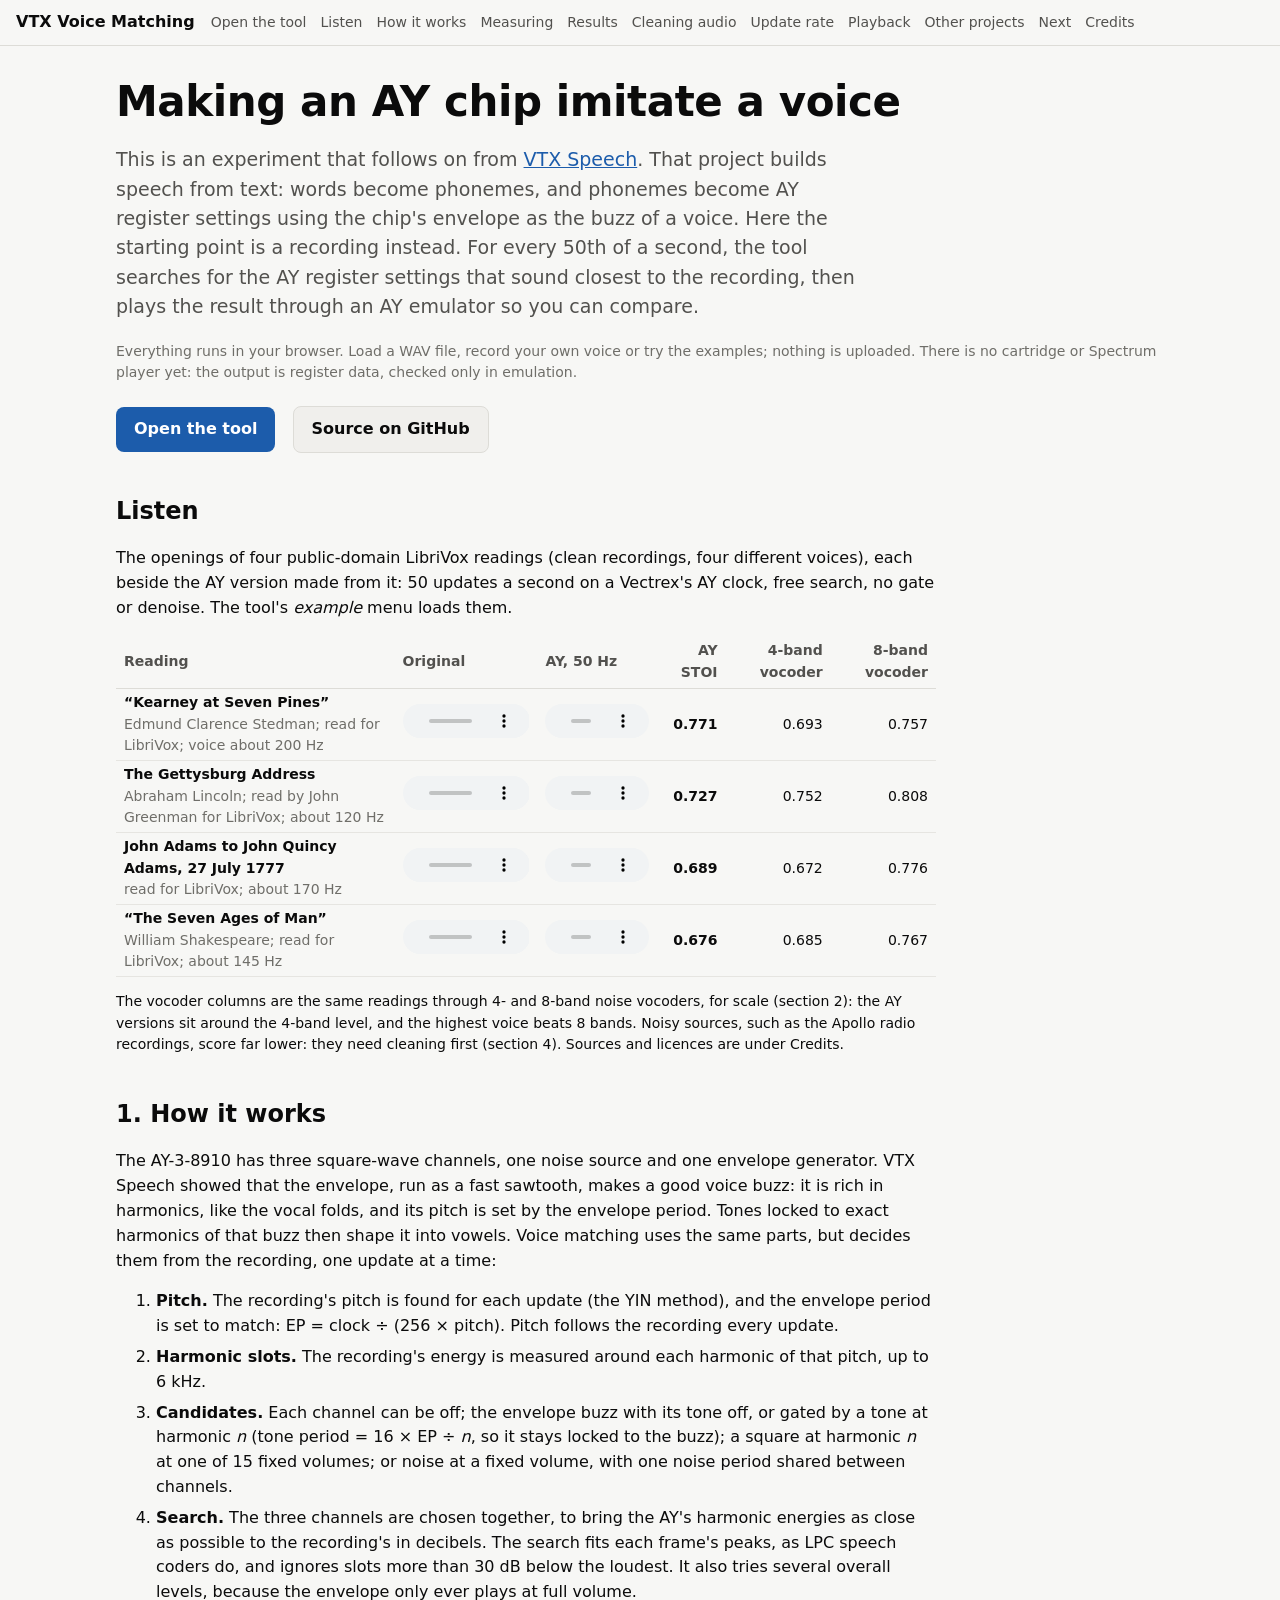
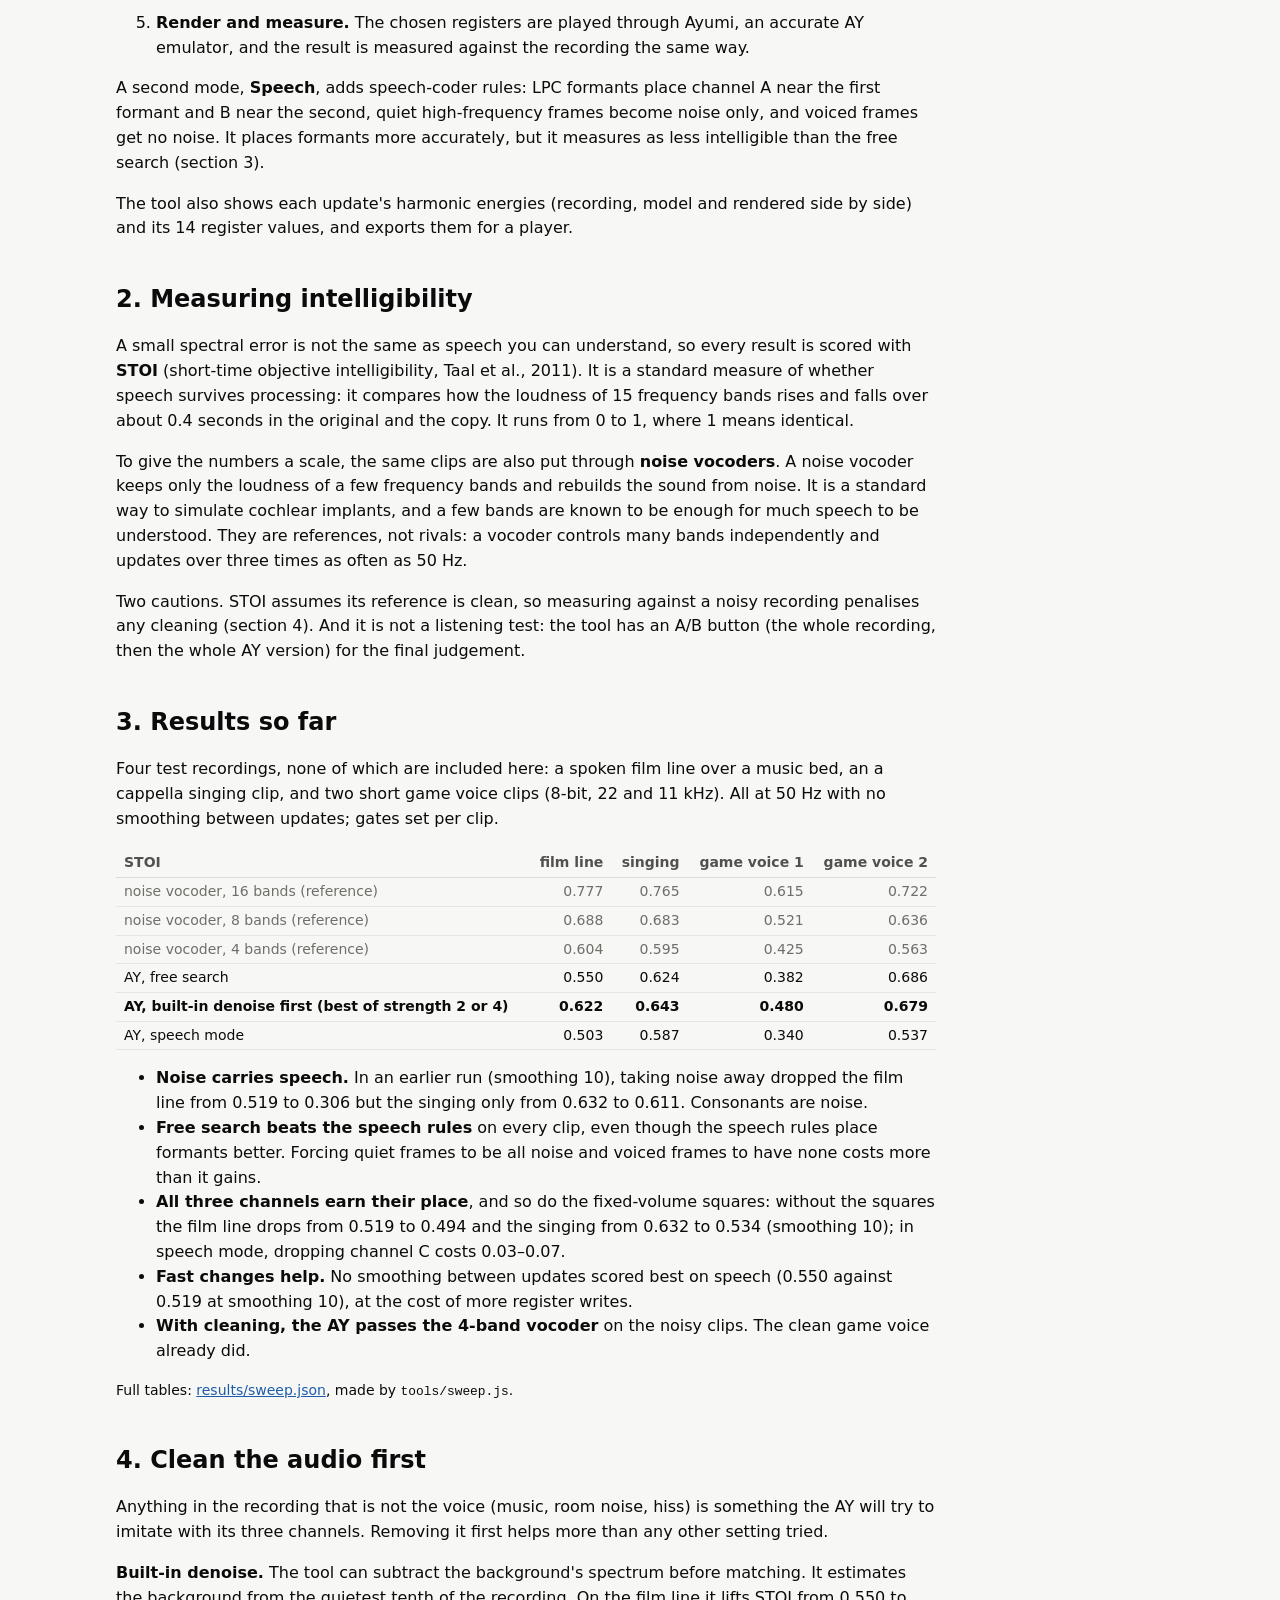
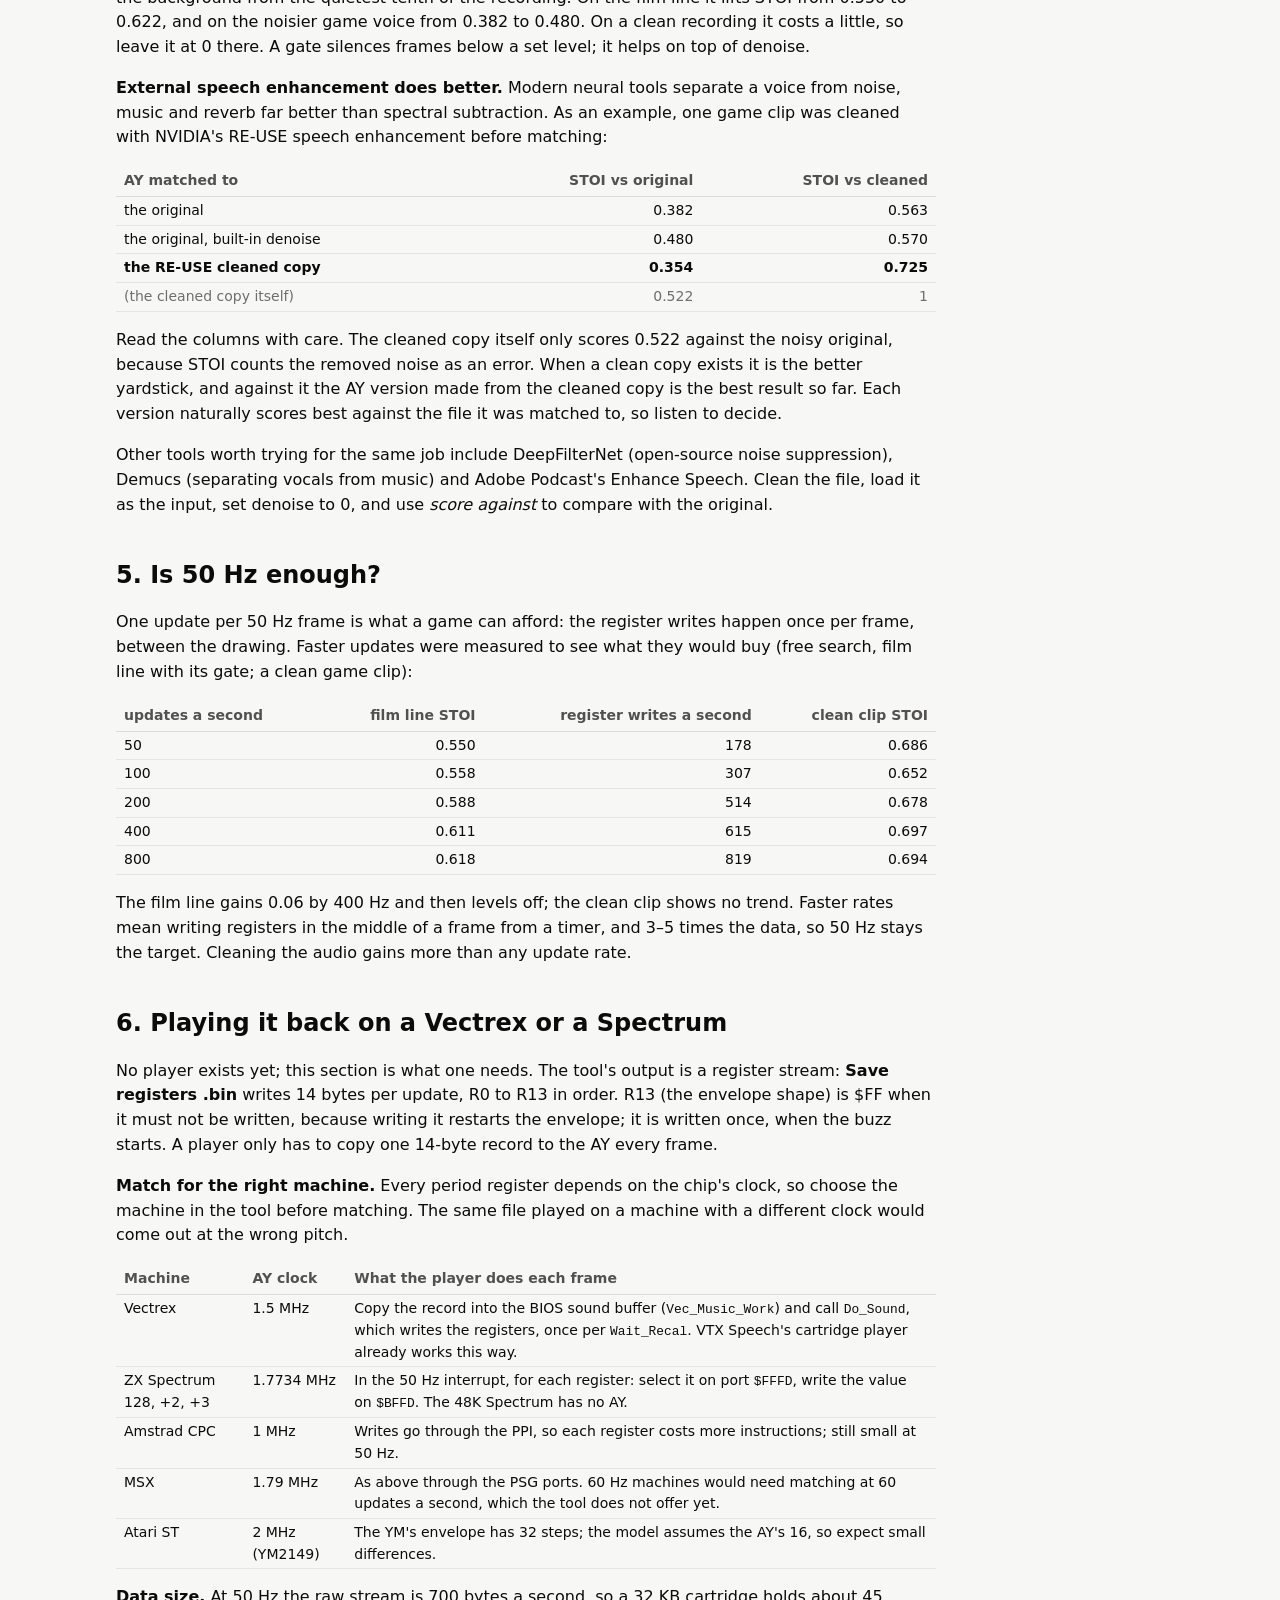
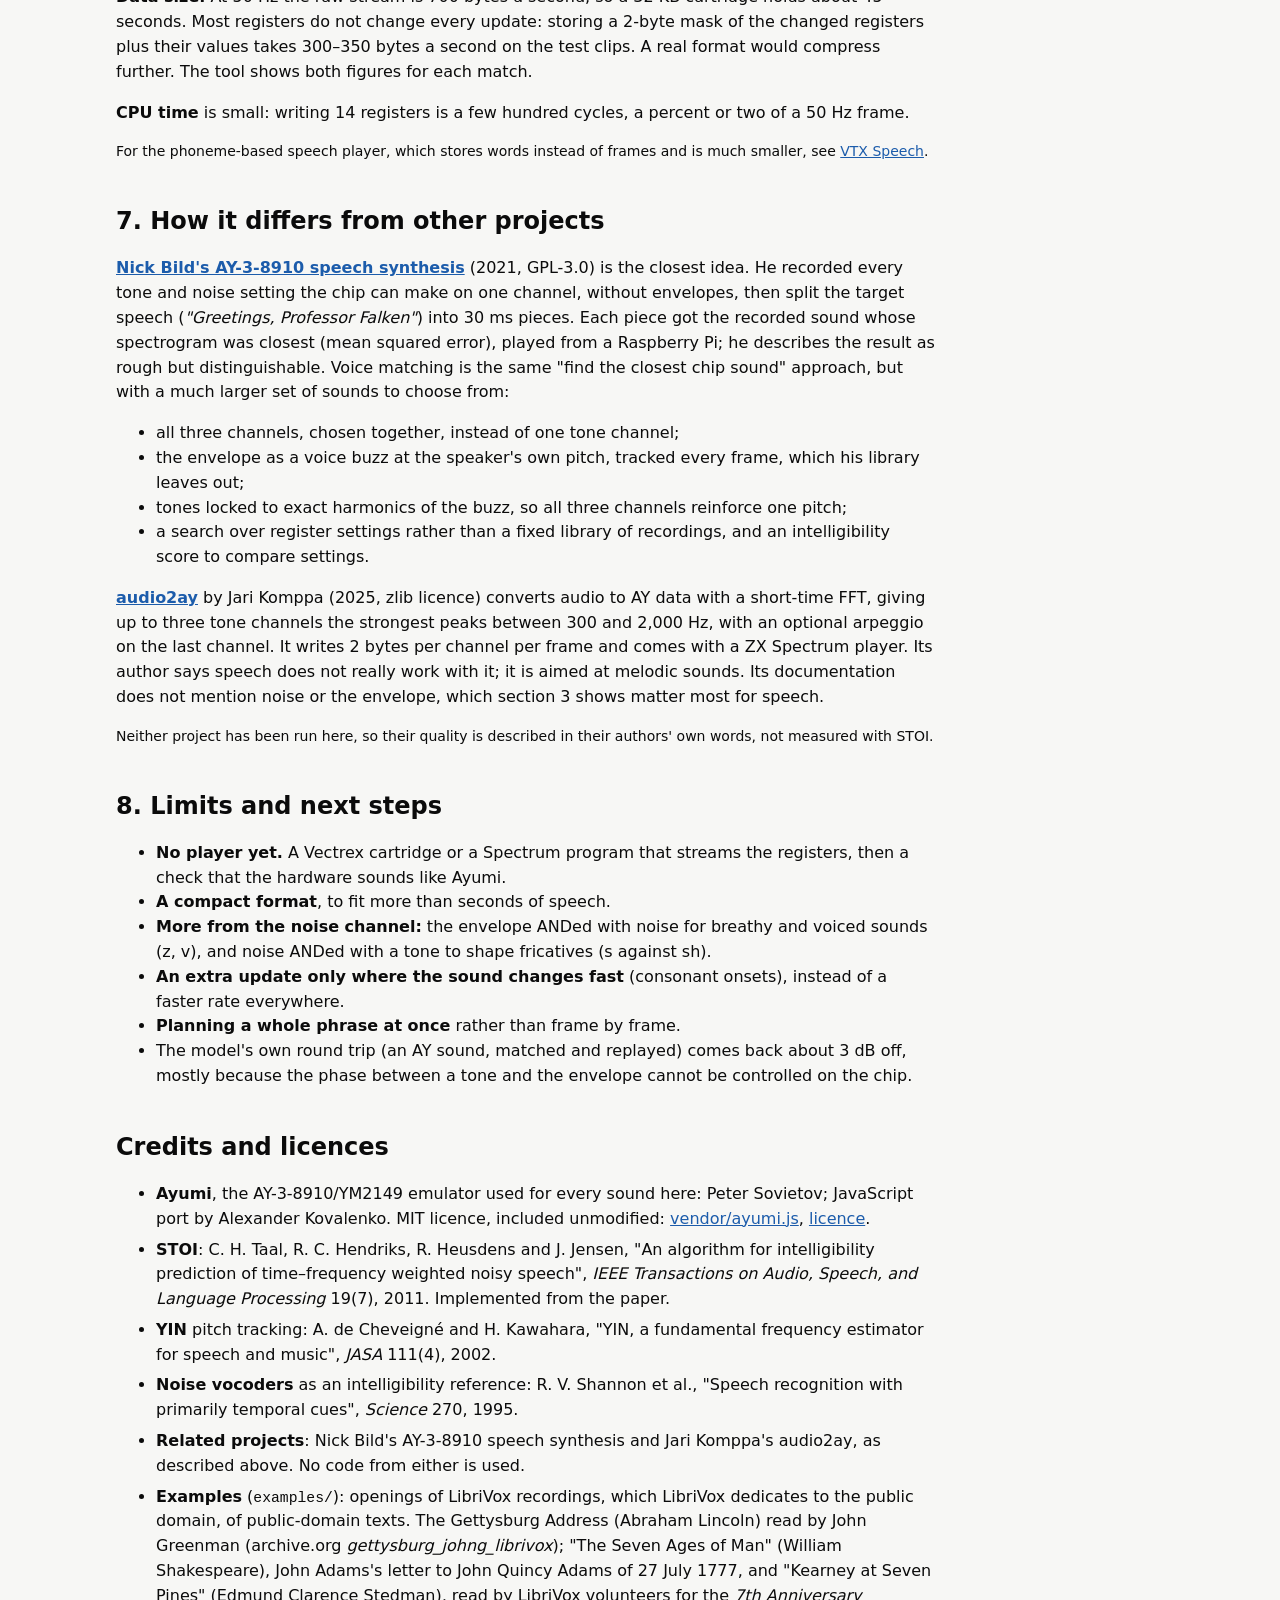
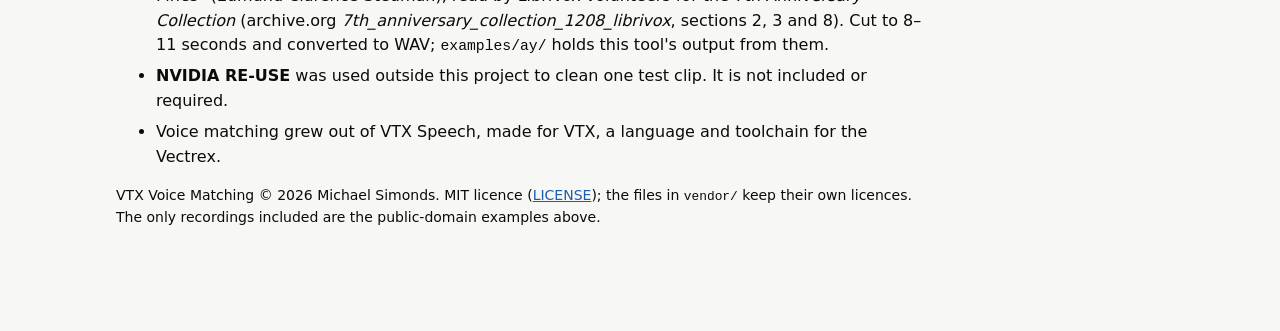
==== index.html @ fa130c42 "VTX Voice Matching: make an AY-3-8910 imitate a recorded voice An experiment following VTX Speech. P" ====
<!doctype html>
<html lang="en">
<head>
<meta charset="utf-8">
<meta name="viewport" content="width=device-width, initial-scale=1">
<title>VTX Voice Matching</title>
<meta name="description" content="An experiment: make an AY-3-8910 sound chip imitate a recording of a voice, one register update per 50 Hz frame, using its envelope as the voice's buzz. Runs in the browser.">
<link rel="icon" href="data:image/svg+xml,%3Csvg xmlns=%22http://www.w3.org/2000/svg%22 viewBox=%220 0 16 16%22%3E%3Cpath d=%22M1 8h2l1-5 2 10 2-8 2 6 1-3h4%22 fill=%22none%22 stroke=%22%23eb6834%22 stroke-width=%221.6%22/%3E%3C/svg%3E">
<link rel="stylesheet" href="css/site.css">
<style>
  .cta { display: inline-block; margin: 8px 12px 0 0; padding: 10px 18px; border-radius: 8px; background: var(--accent); color: #fff; text-decoration: none; font-weight: 600; }
  .cta.secondary { background: var(--surface-2); color: var(--text); border: 1px solid var(--line); }
  .tablewrap { overflow-x: auto; }
  table.listen audio { width: 210px; max-width: 100%; height: 34px; }
  table.listen td { vertical-align: middle; }
  td.num, th.num { text-align: right; font-variant-numeric: tabular-nums; }
  tr.ref td { color: var(--muted); }
  tr.best td { font-weight: 600; }
  ol.steps li { margin: 6px 0; }
</style>
</head>
<body>
<header class="top">
  <a class="brand" href="#">VTX Voice Matching</a>
  <nav>
    <a href="tool.html">Open the tool</a>
    <a href="#listen">Listen</a>
    <a href="#how">How it works</a>
    <a href="#measure">Measuring</a>
    <a href="#results">Results</a>
    <a href="#cleaning">Cleaning audio</a>
    <a href="#rate">Update rate</a>
    <a href="#playback">Playback</a>
    <a href="#others">Other projects</a>
    <a href="#next">Next</a>
    <a href="#credits">Credits</a>
  </nav>
</header>

<main>
<section class="hero">
  <h1>Making an AY chip imitate a voice</h1>
  <p class="lede">This is an experiment that follows on from <a href="https://mikiex.github.io/vtx-speech/">VTX Speech</a>. That project builds speech from text: words become phonemes, and phonemes become AY register settings using the chip's envelope as the buzz of a voice. Here the starting point is a recording instead. For every 50th of a second, the tool searches for the AY register settings that sound closest to the recording, then plays the result through an AY emulator so you can compare.</p>
  <p class="dim">Everything runs in your browser. Load a WAV file, record your own voice or try the examples; nothing is uploaded. There is no cartridge or Spectrum player yet: the output is register data, checked only in emulation.</p>
  <a class="cta" href="tool.html">Open the tool</a>
  <a class="cta secondary" href="https://github.com/mikiex/vtx-voice-matching">Source on GitHub</a>
</section>

<section id="listen" class="prose">
  <h2>Listen</h2>
  <p>The openings of four public-domain LibriVox readings (clean recordings, four different voices), each beside the AY version made from it: 50 updates a second on a Vectrex's AY clock, free search, no gate or denoise. The tool's <i>example</i> menu loads them.</p>
  <div class="tablewrap">
  <table class="listen">
    <tr><th>Reading</th><th>Original</th><th>AY, 50 Hz</th><th class="num">AY STOI</th><th class="num">4-band vocoder</th><th class="num">8-band vocoder</th></tr>
    <tr><td><b>“Kearney at Seven Pines”</b><br><span class="dim">Edmund Clarence Stedman; read for LibriVox; voice about 200 Hz</span></td><td><audio controls preload="none" src="examples/librivox_kearney_at_seven_pines.wav"></audio></td><td><audio controls preload="none" src="examples/ay/librivox_kearney_at_seven_pines_ay.wav"></audio></td><td class="num"><b>0.771</b></td><td class="num">0.693</td><td class="num">0.757</td></tr>
    <tr><td><b>The Gettysburg Address</b><br><span class="dim">Abraham Lincoln; read by John Greenman for LibriVox; about 120 Hz</span></td><td><audio controls preload="none" src="examples/gettysburg_address_opening.wav"></audio></td><td><audio controls preload="none" src="examples/ay/gettysburg_address_opening_ay.wav"></audio></td><td class="num"><b>0.727</b></td><td class="num">0.752</td><td class="num">0.808</td></tr>
    <tr><td><b>John Adams to John Quincy Adams, 27 July 1777</b><br><span class="dim">read for LibriVox; about 170 Hz</span></td><td><audio controls preload="none" src="examples/librivox_adams_letter.wav"></audio></td><td><audio controls preload="none" src="examples/ay/librivox_adams_letter_ay.wav"></audio></td><td class="num"><b>0.689</b></td><td class="num">0.672</td><td class="num">0.776</td></tr>
    <tr><td><b>“The Seven Ages of Man”</b><br><span class="dim">William Shakespeare; read for LibriVox; about 145 Hz</span></td><td><audio controls preload="none" src="examples/librivox_seven_ages_of_man.wav"></audio></td><td><audio controls preload="none" src="examples/ay/librivox_seven_ages_of_man_ay.wav"></audio></td><td class="num"><b>0.676</b></td><td class="num">0.685</td><td class="num">0.767</td></tr>
  </table>
  </div>
  <p class="dim">The vocoder columns are the same readings through 4- and 8-band noise vocoders, for scale (section 2): the AY versions sit around the 4-band level, and the highest voice beats 8 bands. Noisy sources, such as the Apollo radio recordings, score far lower: they need cleaning first (section 4). Sources and licences are under Credits.</p>
</section>

<section id="how" class="prose">
  <h2>1. How it works</h2>
  <p>The AY-3-8910 has three square-wave channels, one noise source and one envelope generator. VTX Speech showed that the envelope, run as a fast sawtooth, makes a good voice buzz: it is rich in harmonics, like the vocal folds, and its pitch is set by the envelope period. Tones locked to exact harmonics of that buzz then shape it into vowels. Voice matching uses the same parts, but decides them from the recording, one update at a time:</p>
  <ol class="steps">
    <li><b>Pitch.</b> The recording's pitch is found for each update (the YIN method), and the envelope period is set to match: EP = clock ÷ (256 × pitch). Pitch follows the recording every update.</li>
    <li><b>Harmonic slots.</b> The recording's energy is measured around each harmonic of that pitch, up to 6 kHz.</li>
    <li><b>Candidates.</b> Each channel can be off; the envelope buzz with its tone off, or gated by a tone at harmonic <i>n</i> (tone period = 16 × EP ÷ <i>n</i>, so it stays locked to the buzz); a square at harmonic <i>n</i> at one of 15 fixed volumes; or noise at a fixed volume, with one noise period shared between channels.</li>
    <li><b>Search.</b> The three channels are chosen together, to bring the AY's harmonic energies as close as possible to the recording's in decibels. The search fits each frame's peaks, as LPC speech coders do, and ignores slots more than 30 dB below the loudest. It also tries several overall levels, because the envelope only ever plays at full volume.</li>
    <li><b>Render and measure.</b> The chosen registers are played through Ayumi, an accurate AY emulator, and the result is measured against the recording the same way.</li>
  </ol>
  <p>A second mode, <b>Speech</b>, adds speech-coder rules: LPC formants place channel A near the first formant and B near the second, quiet high-frequency frames become noise only, and voiced frames get no noise. It places formants more accurately, but it measures as less intelligible than the free search (section 3).</p>
  <p>The tool also shows each update's harmonic energies (recording, model and rendered side by side) and its 14 register values, and exports them for a player.</p>
</section>

<section id="measure" class="prose">
  <h2>2. Measuring intelligibility</h2>
  <p>A small spectral error is not the same as speech you can understand, so every result is scored with <b>STOI</b> (short-time objective intelligibility, Taal et al., 2011). It is a standard measure of whether speech survives processing: it compares how the loudness of 15 frequency bands rises and falls over about 0.4 seconds in the original and the copy. It runs from 0 to 1, where 1 means identical.</p>
  <p>To give the numbers a scale, the same clips are also put through <b>noise vocoders</b>. A noise vocoder keeps only the loudness of a few frequency bands and rebuilds the sound from noise. It is a standard way to simulate cochlear implants, and a few bands are known to be enough for much speech to be understood. They are references, not rivals: a vocoder controls many bands independently and updates over three times as often as 50 Hz.</p>
  <p>Two cautions. STOI assumes its reference is clean, so measuring against a noisy recording penalises any cleaning (section 4). And it is not a listening test: the tool has an A/B button (the whole recording, then the whole AY version) for the final judgement.</p>
</section>

<section id="results" class="prose">
  <h2>3. Results so far</h2>
  <p>Four test recordings, none of which are included here: a spoken film line over a music bed, an a cappella singing clip, and two short game voice clips (8-bit, 22 and 11 kHz). All at 50 Hz with no smoothing between updates; gates set per clip.</p>
  <div class="tablewrap">
  <table>
    <tr><th>STOI</th><th class="num">film line</th><th class="num">singing</th><th class="num">game voice 1</th><th class="num">game voice 2</th></tr>
    <tr class="ref"><td>noise vocoder, 16 bands (reference)</td><td class="num">0.777</td><td class="num">0.765</td><td class="num">0.615</td><td class="num">0.722</td></tr>
    <tr class="ref"><td>noise vocoder, 8 bands (reference)</td><td class="num">0.688</td><td class="num">0.683</td><td class="num">0.521</td><td class="num">0.636</td></tr>
    <tr class="ref"><td>noise vocoder, 4 bands (reference)</td><td class="num">0.604</td><td class="num">0.595</td><td class="num">0.425</td><td class="num">0.563</td></tr>
    <tr><td>AY, free search</td><td class="num">0.550</td><td class="num">0.624</td><td class="num">0.382</td><td class="num">0.686</td></tr>
    <tr class="best"><td>AY, built-in denoise first (best of strength 2 or 4)</td><td class="num">0.622</td><td class="num">0.643</td><td class="num">0.480</td><td class="num">0.679</td></tr>
    <tr><td>AY, speech mode</td><td class="num">0.503</td><td class="num">0.587</td><td class="num">0.340</td><td class="num">0.537</td></tr>
  </table>
  </div>
  <ul>
    <li><b>Noise carries speech.</b> In an earlier run (smoothing 10), taking noise away dropped the film line from 0.519 to 0.306 but the singing only from 0.632 to 0.611. Consonants are noise.</li>
    <li><b>Free search beats the speech rules</b> on every clip, even though the speech rules place formants better. Forcing quiet frames to be all noise and voiced frames to have none costs more than it gains.</li>
    <li><b>All three channels earn their place</b>, and so do the fixed-volume squares: without the squares the film line drops from 0.519 to 0.494 and the singing from 0.632 to 0.534 (smoothing 10); in speech mode, dropping channel C costs 0.03–0.07.</li>
    <li><b>Fast changes help.</b> No smoothing between updates scored best on speech (0.550 against 0.519 at smoothing 10), at the cost of more register writes.</li>
    <li><b>With cleaning, the AY passes the 4-band vocoder</b> on the noisy clips. The clean game voice already did.</li>
  </ul>
  <p class="dim">Full tables: <a href="results/sweep.json">results/sweep.json</a>, made by <code>tools/sweep.js</code>.</p>
</section>

<section id="cleaning" class="prose">
  <h2>4. Clean the audio first</h2>
  <p>Anything in the recording that is not the voice (music, room noise, hiss) is something the AY will try to imitate with its three channels. Removing it first helps more than any other setting tried.</p>
  <p><b>Built-in denoise.</b> The tool can subtract the background's spectrum before matching. It estimates the background from the quietest tenth of the recording. On the film line it lifts STOI from 0.550 to 0.622, and on the noisier game voice from 0.382 to 0.480. On a clean recording it costs a little, so leave it at 0 there. A gate silences frames below a set level; it helps on top of denoise.</p>
  <p><b>External speech enhancement does better.</b> Modern neural tools separate a voice from noise, music and reverb far better than spectral subtraction. As an example, one game clip was cleaned with NVIDIA's RE-USE speech enhancement before matching:</p>
  <div class="tablewrap">
  <table>
    <tr><th>AY matched to</th><th class="num">STOI vs original</th><th class="num">STOI vs cleaned</th></tr>
    <tr><td>the original</td><td class="num">0.382</td><td class="num">0.563</td></tr>
    <tr><td>the original, built-in denoise</td><td class="num">0.480</td><td class="num">0.570</td></tr>
    <tr class="best"><td>the RE-USE cleaned copy</td><td class="num">0.354</td><td class="num">0.725</td></tr>
    <tr class="ref"><td>(the cleaned copy itself)</td><td class="num">0.522</td><td class="num">1</td></tr>
  </table>
  </div>
  <p>Read the columns with care. The cleaned copy itself only scores 0.522 against the noisy original, because STOI counts the removed noise as an error. When a clean copy exists it is the better yardstick, and against it the AY version made from the cleaned copy is the best result so far. Each version naturally scores best against the file it was matched to, so listen to decide.</p>
  <p>Other tools worth trying for the same job include DeepFilterNet (open-source noise suppression), Demucs (separating vocals from music) and Adobe Podcast's Enhance Speech. Clean the file, load it as the input, set denoise to 0, and use <i>score against</i> to compare with the original.</p>
</section>

<section id="rate" class="prose">
  <h2>5. Is 50 Hz enough?</h2>
  <p>One update per 50 Hz frame is what a game can afford: the register writes happen once per frame, between the drawing. Faster updates were measured to see what they would buy (free search, film line with its gate; a clean game clip):</p>
  <div class="tablewrap">
  <table>
    <tr><th>updates a second</th><th class="num">film line STOI</th><th class="num">register writes a second</th><th class="num">clean clip STOI</th></tr>
    <tr><td>50</td><td class="num">0.550</td><td class="num">178</td><td class="num">0.686</td></tr>
    <tr><td>100</td><td class="num">0.558</td><td class="num">307</td><td class="num">0.652</td></tr>
    <tr><td>200</td><td class="num">0.588</td><td class="num">514</td><td class="num">0.678</td></tr>
    <tr><td>400</td><td class="num">0.611</td><td class="num">615</td><td class="num">0.697</td></tr>
    <tr><td>800</td><td class="num">0.618</td><td class="num">819</td><td class="num">0.694</td></tr>
  </table>
  </div>
  <p>The film line gains 0.06 by 400 Hz and then levels off; the clean clip shows no trend. Faster rates mean writing registers in the middle of a frame from a timer, and 3–5 times the data, so 50 Hz stays the target. Cleaning the audio gains more than any update rate.</p>
</section>

<section id="playback" class="prose">
  <h2>6. Playing it back on a Vectrex or a Spectrum</h2>
  <p>No player exists yet; this section is what one needs. The tool's output is a register stream: <b>Save registers .bin</b> writes 14 bytes per update, R0 to R13 in order. R13 (the envelope shape) is $FF when it must not be written, because writing it restarts the envelope; it is written once, when the buzz starts. A player only has to copy one 14-byte record to the AY every frame.</p>
  <p><b>Match for the right machine.</b> Every period register depends on the chip's clock, so choose the machine in the tool before matching. The same file played on a machine with a different clock would come out at the wrong pitch.</p>
  <div class="tablewrap">
  <table>
    <tr><th>Machine</th><th>AY clock</th><th>What the player does each frame</th></tr>
    <tr><td>Vectrex</td><td>1.5 MHz</td><td>Copy the record into the BIOS sound buffer (<code>Vec_Music_Work</code>) and call <code>Do_Sound</code>, which writes the registers, once per <code>Wait_Recal</code>. VTX Speech's cartridge player already works this way.</td></tr>
    <tr><td>ZX Spectrum 128, +2, +3</td><td>1.7734 MHz</td><td>In the 50 Hz interrupt, for each register: select it on port <code>$FFFD</code>, write the value on <code>$BFFD</code>. The 48K Spectrum has no AY.</td></tr>
    <tr><td>Amstrad CPC</td><td>1 MHz</td><td>Writes go through the PPI, so each register costs more instructions; still small at 50 Hz.</td></tr>
    <tr><td>MSX</td><td>1.79 MHz</td><td>As above through the PSG ports. 60 Hz machines would need matching at 60 updates a second, which the tool does not offer yet.</td></tr>
    <tr><td>Atari ST</td><td>2 MHz (YM2149)</td><td>The YM's envelope has 32 steps; the model assumes the AY's 16, so expect small differences.</td></tr>
  </table>
  </div>
  <p><b>Data size.</b> At 50 Hz the raw stream is 700 bytes a second, so a 32 KB cartridge holds about 45 seconds. Most registers do not change every update: storing a 2-byte mask of the changed registers plus their values takes 300–350 bytes a second on the test clips. A real format would compress further. The tool shows both figures for each match.</p>
  <p><b>CPU time</b> is small: writing 14 registers is a few hundred cycles, a percent or two of a 50 Hz frame.</p>
  <p class="dim">For the phoneme-based speech player, which stores words instead of frames and is much smaller, see <a href="https://mikiex.github.io/vtx-speech/">VTX Speech</a>.</p>
</section>

<section id="others" class="prose">
  <h2>7. How it differs from other projects</h2>
  <p><b><a href="https://github.com/nickbild/ay-3-8910">Nick Bild's AY-3-8910 speech synthesis</a></b> (2021, GPL-3.0) is the closest idea. He recorded every tone and noise setting the chip can make on one channel, without envelopes, then split the target speech (<i>"Greetings, Professor Falken"</i>) into 30 ms pieces. Each piece got the recorded sound whose spectrogram was closest (mean squared error), played from a Raspberry Pi; he describes the result as rough but distinguishable. Voice matching is the same "find the closest chip sound" approach, but with a much larger set of sounds to choose from:</p>
  <ul>
    <li>all three channels, chosen together, instead of one tone channel;</li>
    <li>the envelope as a voice buzz at the speaker's own pitch, tracked every frame, which his library leaves out;</li>
    <li>tones locked to exact harmonics of the buzz, so all three channels reinforce one pitch;</li>
    <li>a search over register settings rather than a fixed library of recordings, and an intelligibility score to compare settings.</li>
  </ul>
  <p><b><a href="https://github.com/jarikomppa/audio2ay">audio2ay</a></b> by Jari Komppa (2025, zlib licence) converts audio to AY data with a short-time FFT, giving up to three tone channels the strongest peaks between 300 and 2,000 Hz, with an optional arpeggio on the last channel. It writes 2 bytes per channel per frame and comes with a ZX Spectrum player. Its author says speech does not really work with it; it is aimed at melodic sounds. Its documentation does not mention noise or the envelope, which section 3 shows matter most for speech.</p>
  <p class="dim">Neither project has been run here, so their quality is described in their authors' own words, not measured with STOI.</p>
</section>

<section id="next" class="prose">
  <h2>8. Limits and next steps</h2>
  <ul>
    <li><b>No player yet.</b> A Vectrex cartridge or a Spectrum program that streams the registers, then a check that the hardware sounds like Ayumi.</li>
    <li><b>A compact format</b>, to fit more than seconds of speech.</li>
    <li><b>More from the noise channel:</b> the envelope ANDed with noise for breathy and voiced sounds (z, v), and noise ANDed with a tone to shape fricatives (s against sh).</li>
    <li><b>An extra update only where the sound changes fast</b> (consonant onsets), instead of a faster rate everywhere.</li>
    <li><b>Planning a whole phrase at once</b> rather than frame by frame.</li>
    <li>The model's own round trip (an AY sound, matched and replayed) comes back about 3 dB off, mostly because the phase between a tone and the envelope cannot be controlled on the chip.</li>
  </ul>
</section>

<section id="credits" class="prose">
  <h2>Credits and licences</h2>
  <ul class="credits">
    <li><b>Ayumi</b>, the AY-3-8910/YM2149 emulator used for every sound here: Peter Sovietov; JavaScript port by Alexander Kovalenko. MIT licence, included unmodified: <a href="vendor/ayumi.js">vendor/ayumi.js</a>, <a href="vendor/AYUMI_LICENSE">licence</a>.</li>
    <li><b>STOI</b>: C. H. Taal, R. C. Hendriks, R. Heusdens and J. Jensen, "An algorithm for intelligibility prediction of time–frequency weighted noisy speech", <i>IEEE Transactions on Audio, Speech, and Language Processing</i> 19(7), 2011. Implemented from the paper.</li>
    <li><b>YIN</b> pitch tracking: A. de Cheveigné and H. Kawahara, "YIN, a fundamental frequency estimator for speech and music", <i>JASA</i> 111(4), 2002.</li>
    <li><b>Noise vocoders</b> as an intelligibility reference: R. V. Shannon et al., "Speech recognition with primarily temporal cues", <i>Science</i> 270, 1995.</li>
    <li><b>Related projects</b>: Nick Bild's AY-3-8910 speech synthesis and Jari Komppa's audio2ay, as described above. No code from either is used.</li>
    <li><b>Examples</b> (<code>examples/</code>): openings of LibriVox recordings, which LibriVox dedicates to the public domain, of public-domain texts. The Gettysburg Address (Abraham Lincoln) read by John Greenman (archive.org <i>gettysburg_johng_librivox</i>); "The Seven Ages of Man" (William Shakespeare), John Adams's letter to John Quincy Adams of 27 July 1777, and "Kearney at Seven Pines" (Edmund Clarence Stedman), read by LibriVox volunteers for the <i>7th Anniversary Collection</i> (archive.org <i>7th_anniversary_collection_1208_librivox</i>, sections 2, 3 and 8). Cut to 8–11 seconds and converted to WAV; <code>examples/ay/</code> holds this tool's output from them.</li>
    <li><b>NVIDIA RE-USE</b> was used outside this project to clean one test clip. It is not included or required.</li>
    <li>Voice matching grew out of VTX Speech, made for VTX, a language and toolchain for the Vectrex.</li>
  </ul>
  <p class="dim">VTX Voice Matching © 2026 Michael Simonds. MIT licence (<a href="LICENSE">LICENSE</a>); the files in <code>vendor/</code> keep their own licences. The only recordings included are the public-domain examples above.</p>
</section>
</main>
</body>
</html>
---- css/site.css ----
:root {
  color-scheme: light;
  --bg: #f7f7f5;
  --surface: #ffffff;
  --surface-2: #f0efec;
  --line: #dddcd7;
  --grid: #e6e5e1;
  --text: #0b0b0b;
  --text-2: #52514e;
  --muted: #6f6e69;
  --accent: #1c5cab;
  --s1: #2a78d6;
  --s2: #eb6834;
  --s3: #1baf7a;
  --warn: #9a5b00;
  --error: #b42318;
  --spectro-lo: #ffffff;
  --spectro-hi: #0d366b;
}
@media (prefers-color-scheme: dark) {
  :root:not([data-theme="light"]) {
    color-scheme: dark;
    --bg: #111214;
    --surface: #1a1a19;
    --surface-2: #232321;
    --line: #34342f;
    --grid: #2b2b28;
    --text: #f2f2ef;
    --text-2: #c3c2b7;
    --muted: #8f8e86;
    --accent: #6da7ec;
    --s1: #3987e5;
    --s2: #d95926;
    --s3: #199e70;
    --warn: #e0a64a;
    --error: #ff8a7a;
    --spectro-lo: #1a1a19;
    --spectro-hi: #f2f2ef;
  }
}
:root[data-theme="dark"] {
  color-scheme: dark;
  --bg: #111214; --surface: #1a1a19; --surface-2: #232321; --line: #34342f; --grid: #2b2b28;
  --text: #f2f2ef; --text-2: #c3c2b7; --muted: #8f8e86; --accent: #6da7ec;
  --s1: #3987e5; --s2: #d95926; --s3: #199e70; --warn: #e0a64a; --error: #ff8a7a;
  --spectro-lo: #1a1a19; --spectro-hi: #f2f2ef;
}

* { box-sizing: border-box; }
[hidden] { display: none !important; }
html { scroll-padding-top: 64px; }
body { margin: 0; background: var(--bg); color: var(--text); font: 16px/1.55 system-ui, -apple-system, "Segoe UI", sans-serif; }
a { color: var(--accent); }
code, pre, .mono { font-family: ui-monospace, "Cascadia Mono", Consolas, monospace; font-size: 0.92em; }
pre { background: var(--surface-2); border: 1px solid var(--line); border-radius: 6px; padding: 10px 12px; overflow-x: auto; line-height: 1.45; }
h1 { font-size: clamp(28px, 5vw, 42px); line-height: 1.15; margin: 0 0 12px; letter-spacing: -0.01em; }
h2 { font-size: 24px; margin: 0 0 12px; }
h3 { font-size: 17px; margin: 22px 0 8px; }
.dim { color: var(--muted); font-size: 14px; }

header.top { position: sticky; top: 0; z-index: 5; display: flex; gap: 16px; align-items: center; padding: 10px 16px; background: var(--bg); border-bottom: 1px solid var(--line); }
header.top .brand { font-weight: 700; color: var(--text); text-decoration: none; white-space: nowrap; }
header.top nav { display: flex; gap: 14px; overflow-x: auto; scrollbar-width: none; font-size: 14px; }
header.top nav a { color: var(--text-2); text-decoration: none; white-space: nowrap; }
header.top nav a:hover { color: var(--accent); }

main { max-width: 1080px; margin: 0 auto; padding: 0 16px 64px; }
section { margin: 40px 0; }
.hero { margin-top: 32px; }
.lede { font-size: 19px; max-width: 760px; color: var(--text-2); }
.prose { max-width: 820px; }
.prose p, .prose li { color: var(--text); }
.panel { background: var(--surface); border: 1px solid var(--line); border-radius: 10px; padding: 16px; }

/* playground */
.say-row { display: flex; gap: 8px; }
#say { flex: 1; min-width: 0; font: 17px/1.3 ui-monospace, Consolas, monospace; padding: 10px 12px; }
input[type=text], select, button { background: var(--surface-2); color: var(--text); border: 1px solid var(--line); border-radius: 6px; font: inherit; }
select, button { padding: 6px 10px; }
button { cursor: pointer; }
button:hover, select:hover { border-color: var(--accent); }
button:focus-visible, input:focus-visible, select:focus-visible, canvas:focus-visible { outline: 2px solid var(--accent); outline-offset: 1px; }
button.primary { background: var(--accent); border-color: var(--accent); color: var(--surface); font-weight: 600; }
button.small { font-size: 14px; padding: 4px 8px; }
.row { display: flex; gap: 12px; align-items: center; margin: 10px 0; }
.wrap { flex-wrap: wrap; }
label.inline { display: inline-flex; gap: 6px; align-items: center; }
label.check { display: flex; gap: 8px; align-items: center; }
.error { color: var(--error); min-height: 1em; font-size: 14px; }
.pronounced { font: 13px/1.6 ui-monospace, Consolas, monospace; min-height: 1.6em; margin: 6px 0; }
.pronounced .w { display: inline-block; margin: 0 12px 2px 0; }
.pronounced .ph { color: var(--text-2); }
.pronounced .how { color: var(--muted); }
.pronounced .guessed .how { color: var(--warn); }
.pronounced .choice { cursor: pointer; text-decoration: underline dotted; }

.viz { margin-top: 10px; }
.viz-head { display: flex; flex-wrap: wrap; justify-content: space-between; gap: 8px; align-items: baseline; }
.legend { display: inline-flex; gap: 14px; font-size: 13px; color: var(--text-2); }
.legend span { display: inline-flex; gap: 6px; align-items: center; }
.key { display: inline-block; width: 10px; height: 10px; border-radius: 50%; }
.key.s1 { background: var(--s1); } .key.s2 { background: var(--s2); } .key.s3 { background: var(--s3); }
canvas { display: block; width: 100%; background: var(--surface); border: 1px solid var(--line); border-radius: 6px; margin: 6px 0; }
#spectro { cursor: crosshair; }
.stats { display: flex; flex-wrap: wrap; gap: 6px 18px; font-size: 14px; color: var(--text-2); }
.stats b { color: var(--text); font-weight: 600; }

.two { display: grid; grid-template-columns: 1fr 1fr; gap: 16px; margin-top: 12px; }
@media (max-width: 760px) { .two { grid-template-columns: 1fr; } }
details { background: var(--surface-2); border: 1px solid var(--line); border-radius: 8px; padding: 8px 12px; min-width: 0; }
summary { cursor: pointer; font-weight: 600; }
.controls label:not(.check) { display: grid; grid-template-columns: 120px 1fr 52px; gap: 8px; align-items: center; margin: 6px 0; font-size: 14px; }
.controls label select { grid-column: 2 / 4; }
.controls output { font: 13px ui-monospace, Consolas, monospace; color: var(--text-2); text-align: right; }
.controls input[type=range] { width: 100%; }
.inline-controls { display: grid; grid-template-columns: repeat(auto-fit, minmax(260px, 1fr)); gap: 0 16px; }
.buttons { display: flex; flex-wrap: wrap; gap: 8px; margin: 8px 0; }
table { border-collapse: collapse; width: 100%; font-size: 14px; }
th { text-align: left; font-weight: 600; color: var(--text-2); border-bottom: 1px solid var(--line); padding: 4px 8px; }
td { padding: 3px 8px; border-bottom: 1px solid var(--grid); vertical-align: top; }
table.regs td:nth-child(1), table.regs td:nth-child(2) { font-family: ui-monospace, Consolas, monospace; white-space: nowrap; }
table.regs tr.changed td:nth-child(2) { font-weight: 700; }
table.regs td.meaning { color: var(--text-2); }

/* explainer */
figure { margin: 18px 0; }
figcaption { font-size: 14px; color: var(--text-2); margin-top: 6px; }
figure svg { width: 100%; height: auto; display: block; background: var(--surface); border: 1px solid var(--line); border-radius: 8px; }
svg text { fill: var(--text); font: 13px system-ui, sans-serif; }
svg .muted { fill: var(--muted); }
svg .box { fill: var(--surface-2); stroke: var(--line); stroke-width: 1; }
svg .box.hi { stroke: var(--accent); stroke-width: 1.5; }
svg .wire { stroke: var(--text-2); stroke-width: 1.5; fill: none; }
svg .grid { stroke: var(--grid); stroke-width: 1; }
svg .axis { stroke: var(--line); stroke-width: 1; }
svg .vowel { cursor: pointer; }
svg .vowel circle { fill: var(--s1); stroke: var(--surface); stroke-width: 2; }
svg .vowel circle.hit { fill: transparent; stroke: none; }
svg .vowel:hover circle:not(.hit), svg .vowel:focus circle:not(.hit) { r: 8; }
svg .vowel.playing circle { fill: var(--s2); }
.facts li { margin: 4px 0; }
.formula { font-size: 20px; text-align: center; }
.widget { margin: 18px 0; }
.readout { font: 14px/1.5 ui-monospace, Consolas, monospace; color: var(--text-2); }
.readout b { color: var(--text); }
.cards { display: grid; grid-template-columns: repeat(auto-fit, minmax(220px, 1fr)); gap: 10px; margin: 12px 0; }
.card { background: var(--surface); border: 1px solid var(--line); border-radius: 8px; padding: 10px 12px; font-size: 14px; }
.card h4 { margin: 0 0 4px; font-size: 15px; }
.card button { margin-top: 6px; }
.steps li { margin: 6px 0; }
.tiles { display: grid; grid-template-columns: repeat(auto-fit, minmax(150px, 1fr)); gap: 10px; margin: 14px 0; }
.tile { background: var(--surface); border: 1px solid var(--line); border-radius: 8px; padding: 12px; }
.tile .num { font-size: 26px; font-weight: 700; line-height: 1.1; }
.tile .lbl { font-size: 13px; color: var(--text-2); }
.tablewrap { overflow-x: auto; }
table.machines { min-width: 720px; }
table.machines td { padding: 8px; }
table.machines .barcol { width: 200px; }
.meter { position: relative; height: 14px; background: var(--surface-2); border-radius: 3px; }
.meter .fill { position: absolute; left: 0; top: 2px; bottom: 2px; background: var(--s1); border-radius: 0 4px 4px 0; }
.meter .max { position: absolute; top: 0; bottom: 0; width: 2px; background: var(--text-2); }
.meter-label { font-size: 13px; color: var(--text-2); }
.measured { font-size: 12px; color: var(--text-2); border: 1px solid var(--line); border-radius: 4px; padding: 0 5px; margin-left: 4px; }
.note { font-size: 14px; color: var(--text-2); border-left: 3px solid var(--line); padding-left: 10px; }
.machine-notes { display: grid; grid-template-columns: repeat(auto-fit, minmax(280px, 1fr)); gap: 10px; }
.machine-notes .card p { margin: 4px 0; color: var(--text-2); }
.hbars { background: var(--surface); border: 1px solid var(--line); border-radius: 8px; padding: 12px; }
.hbar { display: grid; grid-template-columns: 190px 1fr; gap: 10px; align-items: center; margin: 6px 0; font-size: 14px; }
.hbar .track { position: relative; height: 22px; }
.hbar .bar { position: absolute; left: 0; top: 2px; height: 18px; background: var(--s1); border-radius: 0 4px 4px 0; }
.hbar .val { position: absolute; top: 1px; font: 13px ui-monospace, Consolas, monospace; color: var(--text); white-space: nowrap; }
@media (max-width: 560px) { .hbar { grid-template-columns: 1fr; gap: 2px; } .controls label:not(.check) { grid-template-columns: 96px 1fr 46px; } }
.ideas li { margin: 8px 0; }
.credits li { margin: 6px 0; }
.tip { position: fixed; pointer-events: none; z-index: 10; background: var(--surface); color: var(--text); border: 1px solid var(--line); border-radius: 6px; padding: 4px 8px; font-size: 13px; box-shadow: 0 2px 8px rgba(0,0,0,.2); }
table.opts { min-width: 680px; }
table.opts td { padding: 6px 8px; }

/* the byte map */
.bytemap { margin: 12px 0 20px; }
.bkey { display: inline-block; width: 14px; height: 10px; border-radius: 2px; }
.bkey.header, .byte.header { --role: var(--text-2); }
.bkey.f1, .byte.f1 { --role: var(--s1); }
.bkey.f2, .byte.f2 { --role: var(--s2); }
.bkey.noise, .byte.noise { --role: var(--s3); }
.bkey.end, .byte.end { --role: var(--line); }
.bkey { background: var(--role); }
#runStrip { cursor: pointer; }
.bytegrid { display: flex; flex-wrap: wrap; gap: 3px; max-height: 260px; overflow-y: auto; padding: 2px; }
.byte { font: 12px ui-monospace, Consolas, monospace; width: 30px; height: 26px; padding: 0; text-align: center;
  background: var(--surface-2); color: var(--text); border: 1px solid var(--line); border-top: 4px solid var(--role); border-radius: 4px; }
.byte.run-end { margin-right: 7px; }
.byte.in-run { background: var(--surface); border-color: var(--accent); border-top-color: var(--role); }
.byte.sel { outline: 2px solid var(--accent); outline-offset: 1px; }
.bytedetail { margin-top: 12px; font-size: 14px; }
.bytedetail h4 { margin: 0 0 6px; font-size: 15px; }
.bytedetail ul { margin: 6px 0; padding-left: 20px; }
.bytedetail li { margin: 3px 0; }
.bits { display: inline-grid; grid-template-columns: repeat(8, 26px); gap: 2px; margin: 6px 0 2px; font: 13px ui-monospace, Consolas, monospace; }
.bits span { text-align: center; padding: 3px 0; background: var(--surface-2); border: 1px solid var(--line); border-radius: 3px; }
.bits em { font: 11px system-ui, sans-serif; font-style: normal; color: var(--text-2); text-align: center; border-top: 1px solid var(--line); padding-top: 2px; }
.compare { display: grid; grid-template-columns: minmax(0, 240px) 1fr; gap: 6px 10px; align-items: center; margin-top: 8px; }
.cells { display: flex; flex-wrap: wrap; gap: 2px; max-width: 14ch; }
.cells.raw { display: grid; grid-template-columns: repeat(14, 8px); gap: 2px; max-width: none; }
.cells i { display: block; width: 8px; height: 8px; border-radius: 1px; background: var(--muted); }
.cells.stored i { background: var(--accent); }

/* Vectrex export */
#vxPhrases { display: block; width: 100%; margin: 6px 0; font: 13px/1.45 ui-monospace, Consolas, monospace; background: var(--surface-2); color: var(--text); border: 1px solid var(--line); border-radius: 6px; padding: 8px 10px; }
.button-link { display: inline-flex; align-items: center; padding: 6px 10px; border: 1px solid var(--line); border-radius: 6px; background: var(--surface-2); color: var(--text); text-decoration: none; }
.button-link:hover { border-color: var(--accent); }
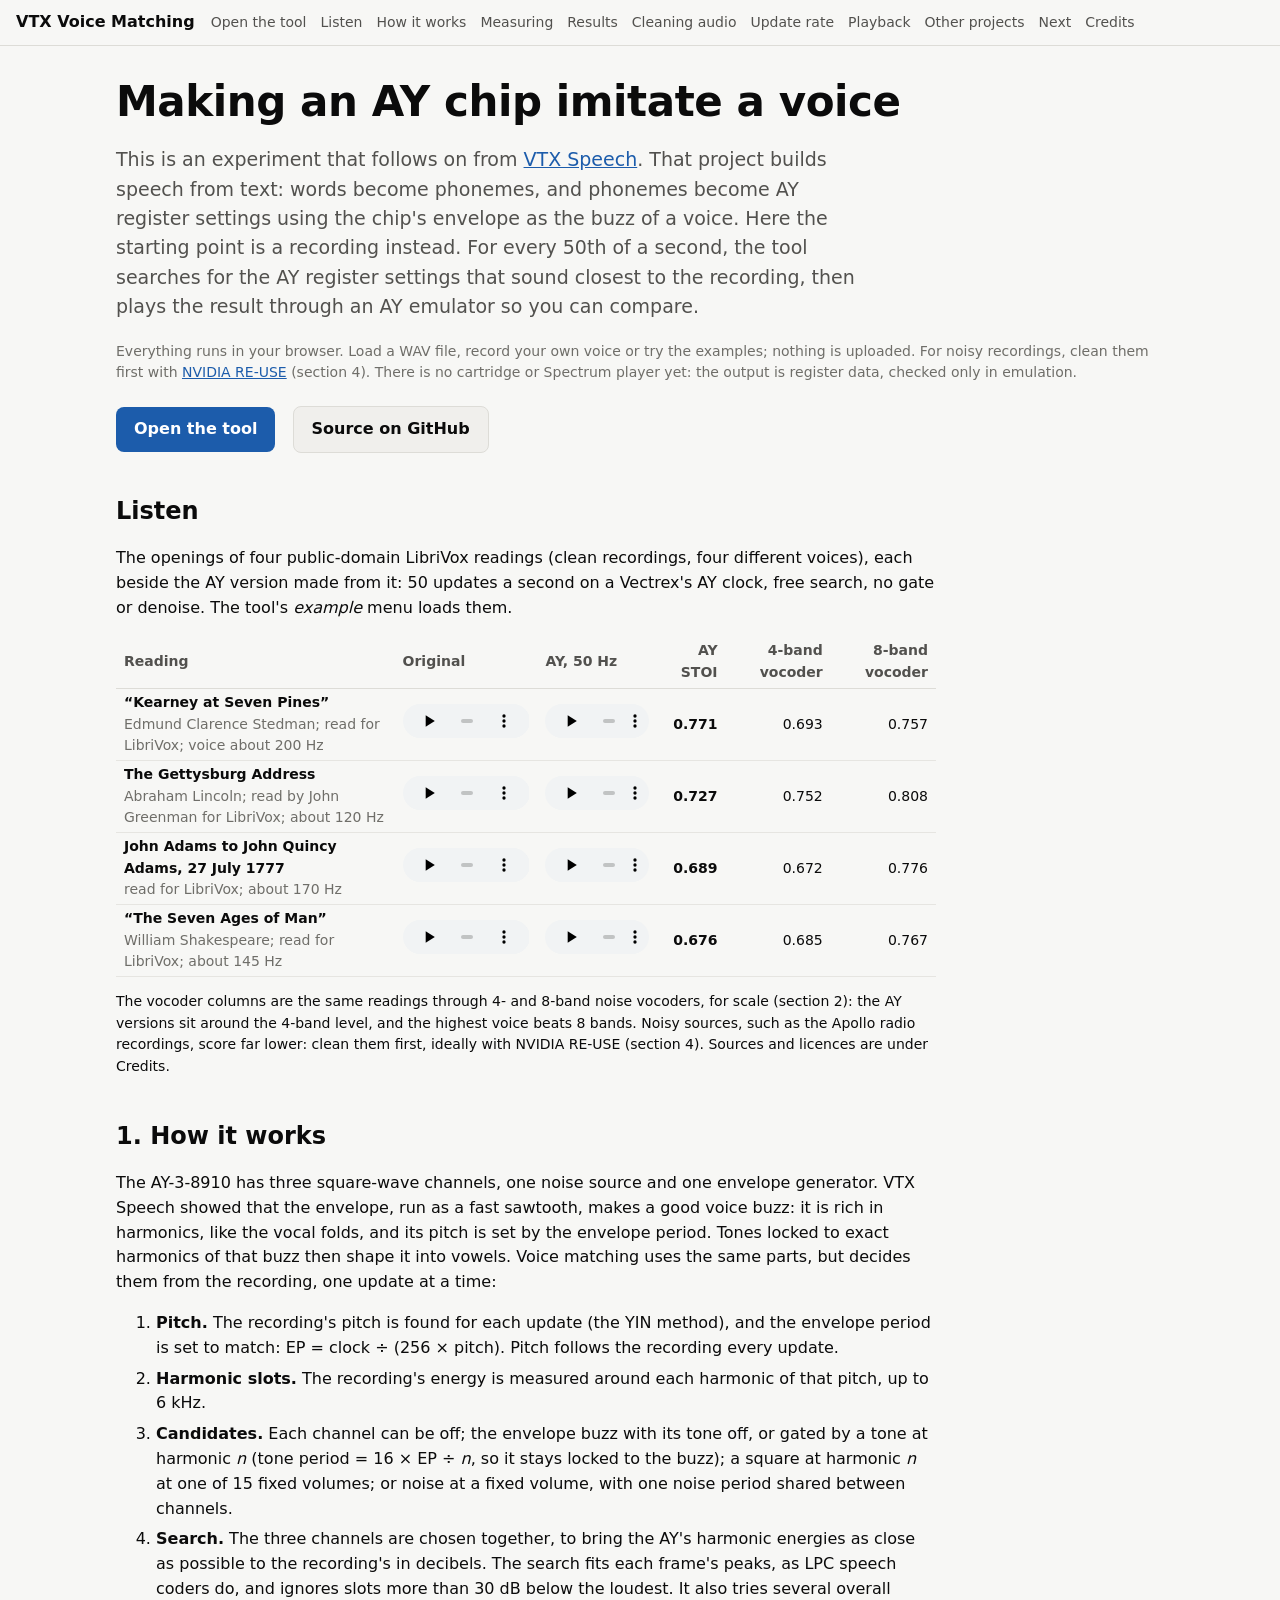
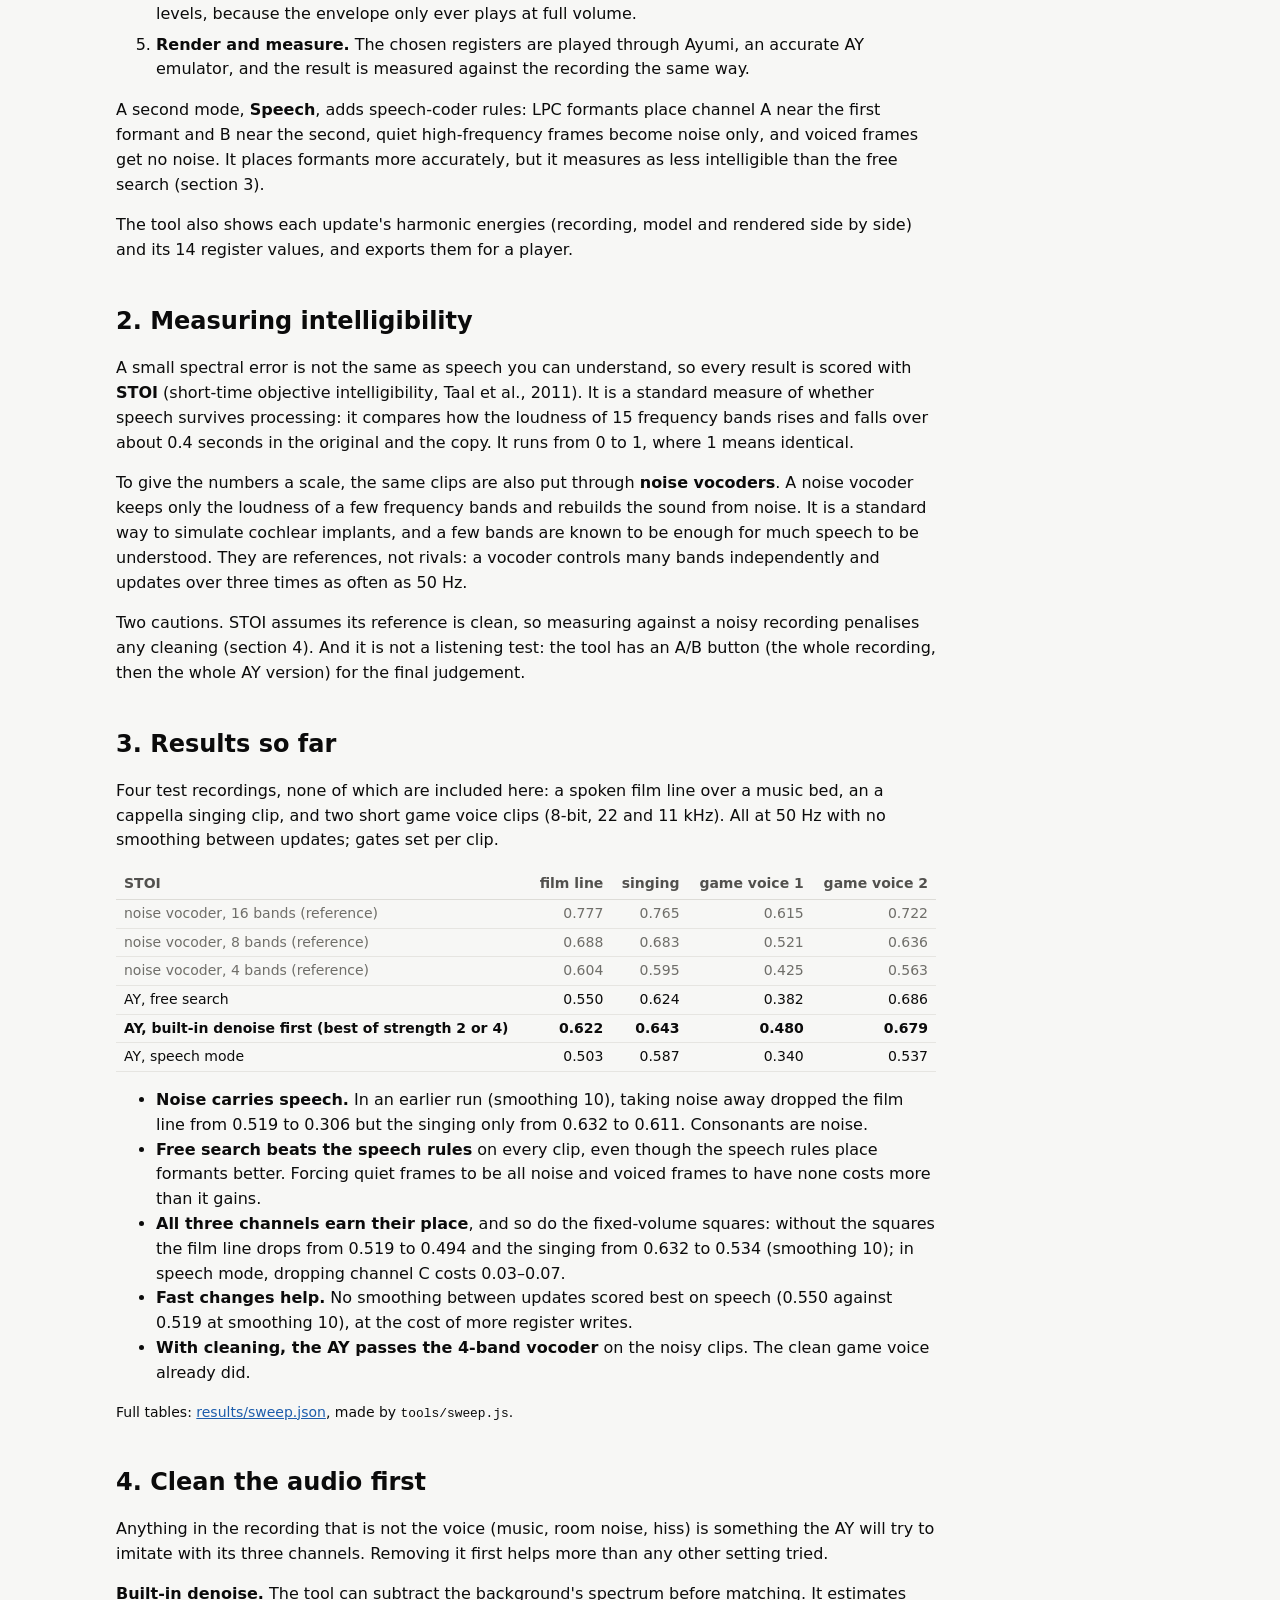
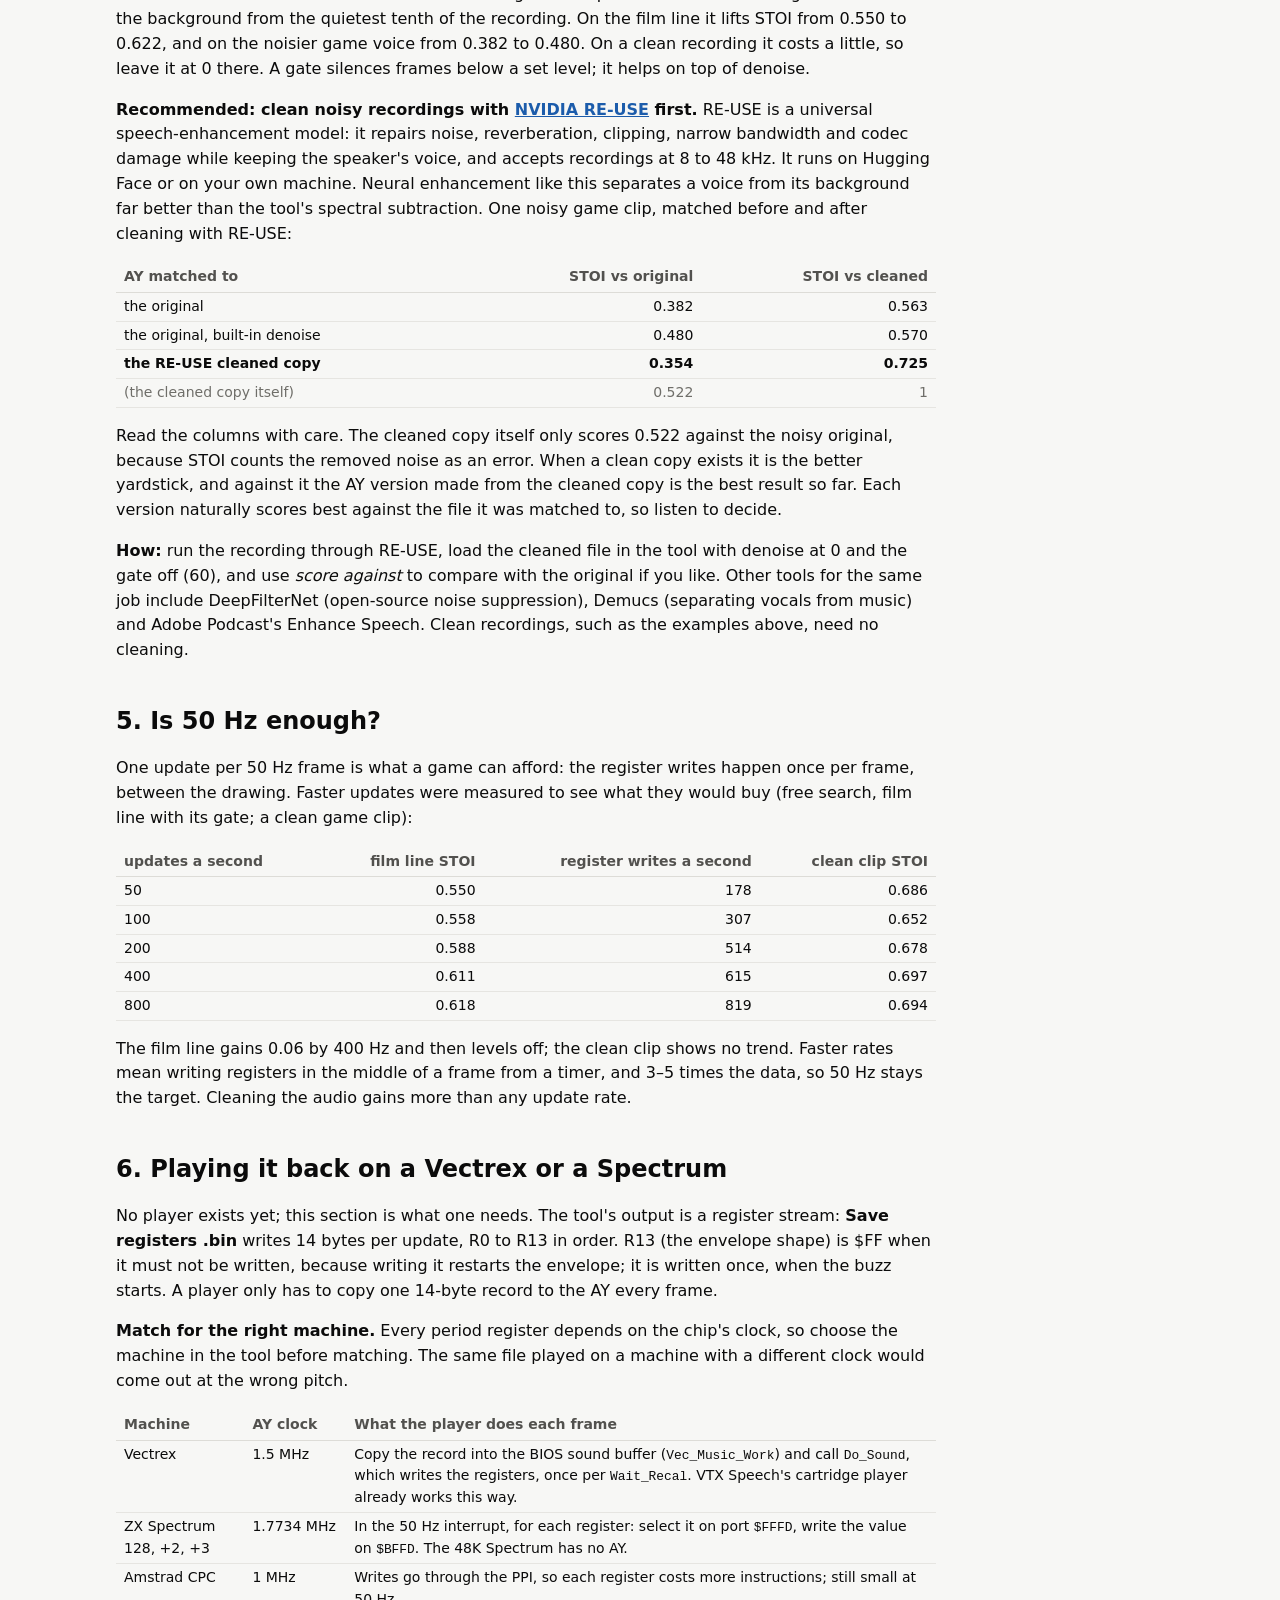
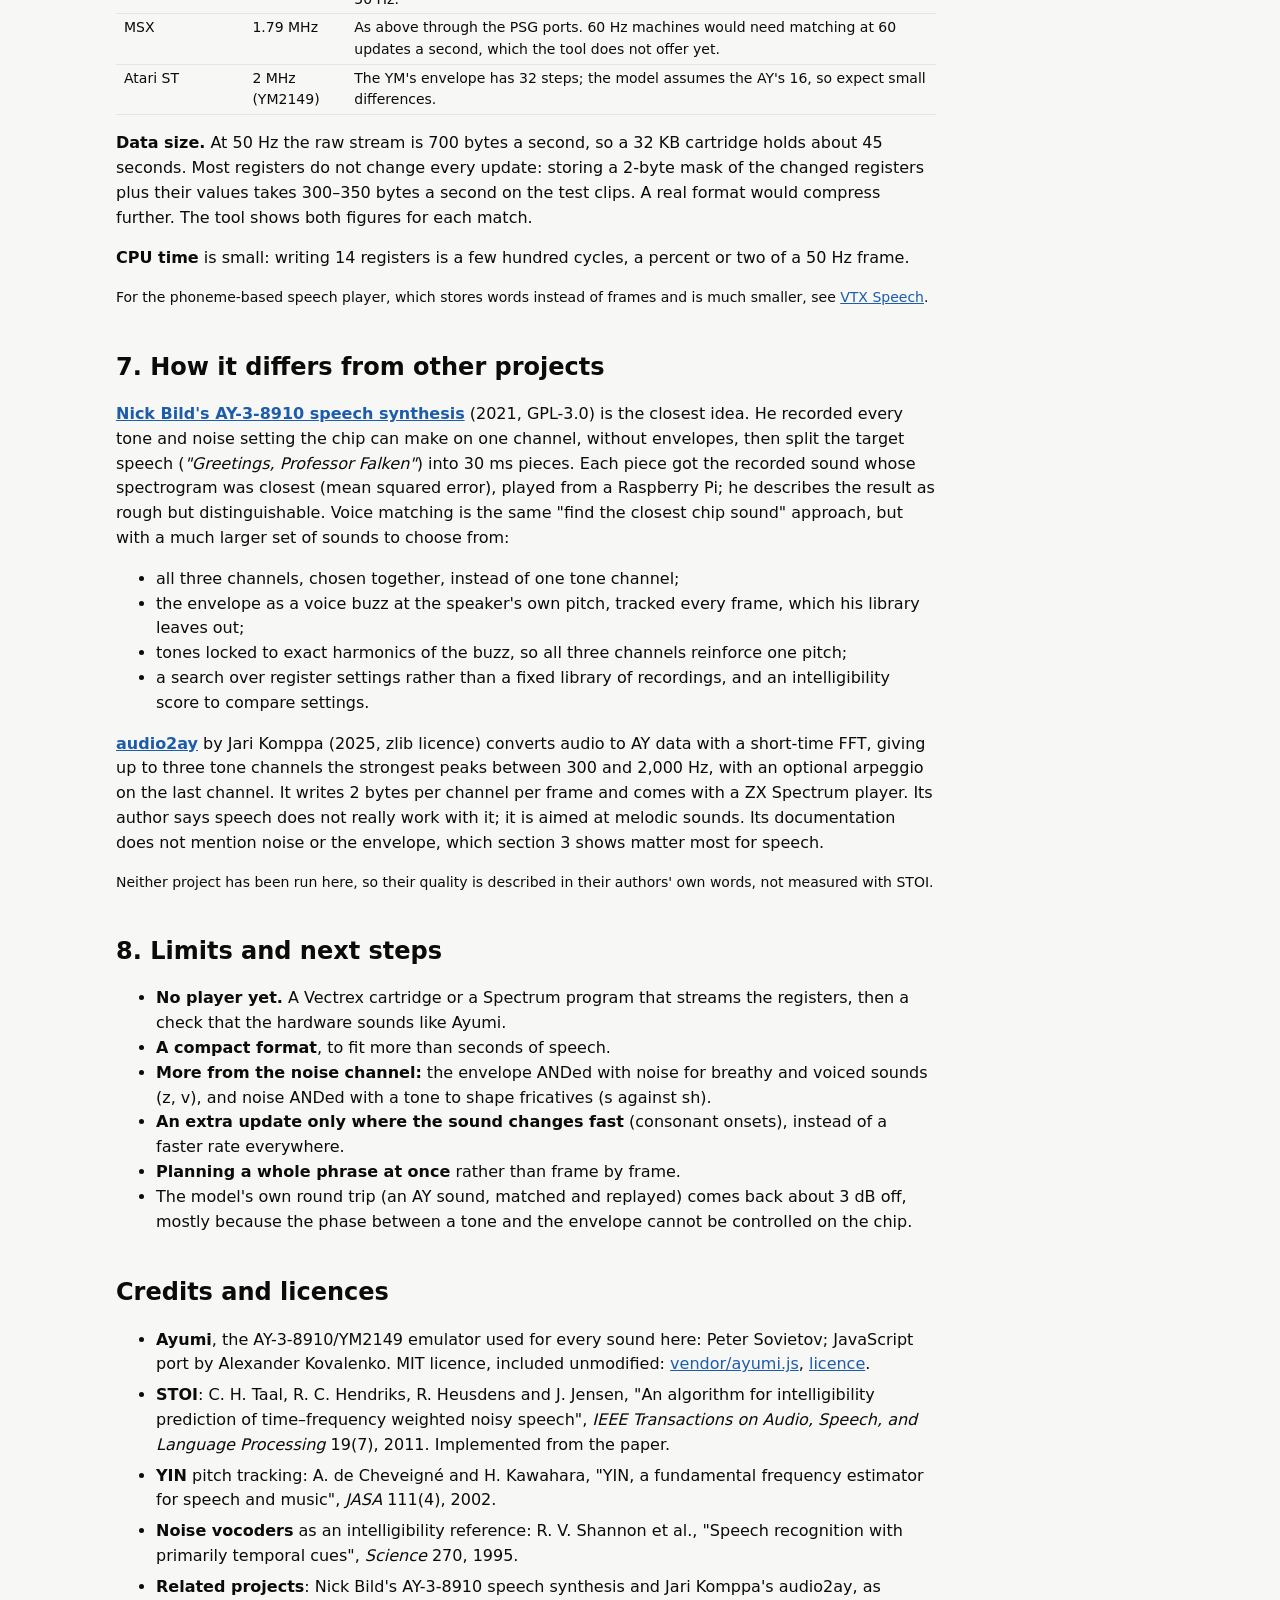
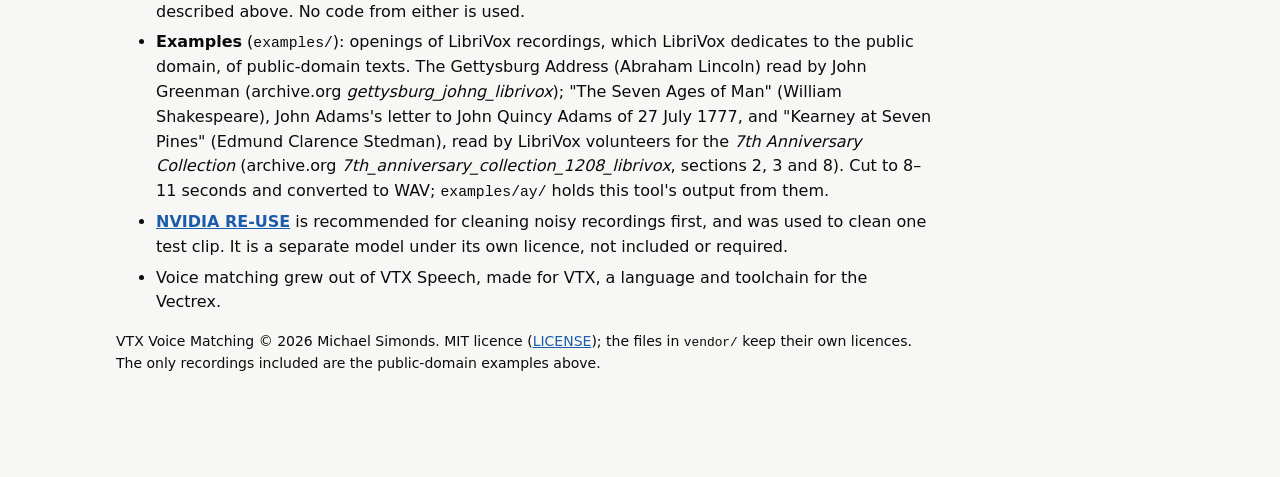
==== commit 680ea953: "Recommend cleaning noisy recordings with NVIDIA RE-USE before matching Explainer (intro, Listen, sec" ====
--- a/index.html
+++ b/index.html
@@ -41,7 +41,7 @@
 <section class="hero">
   <h1>Making an AY chip imitate a voice</h1>
   <p class="lede">This is an experiment that follows on from <a href="https://mikiex.github.io/vtx-speech/">VTX Speech</a>. That project builds speech from text: words become phonemes, and phonemes become AY register settings using the chip's envelope as the buzz of a voice. Here the starting point is a recording instead. For every 50th of a second, the tool searches for the AY register settings that sound closest to the recording, then plays the result through an AY emulator so you can compare.</p>
-  <p class="dim">Everything runs in your browser. Load a WAV file, record your own voice or try the examples; nothing is uploaded. There is no cartridge or Spectrum player yet: the output is register data, checked only in emulation.</p>
+  <p class="dim">Everything runs in your browser. Load a WAV file, record your own voice or try the examples; nothing is uploaded. For noisy recordings, clean them first with <a href="https://huggingface.co/nvidia/RE-USE">NVIDIA RE-USE</a> (section 4). There is no cartridge or Spectrum player yet: the output is register data, checked only in emulation.</p>
   <a class="cta" href="tool.html">Open the tool</a>
   <a class="cta secondary" href="https://github.com/mikiex/vtx-voice-matching">Source on GitHub</a>
 </section>
@@ -58,7 +58,7 @@
     <tr><td><b>“The Seven Ages of Man”</b><br><span class="dim">William Shakespeare; read for LibriVox; about 145 Hz</span></td><td><audio controls preload="none" src="examples/librivox_seven_ages_of_man.wav"></audio></td><td><audio controls preload="none" src="examples/ay/librivox_seven_ages_of_man_ay.wav"></audio></td><td class="num"><b>0.676</b></td><td class="num">0.685</td><td class="num">0.767</td></tr>
   </table>
   </div>
-  <p class="dim">The vocoder columns are the same readings through 4- and 8-band noise vocoders, for scale (section 2): the AY versions sit around the 4-band level, and the highest voice beats 8 bands. Noisy sources, such as the Apollo radio recordings, score far lower: they need cleaning first (section 4). Sources and licences are under Credits.</p>
+  <p class="dim">The vocoder columns are the same readings through 4- and 8-band noise vocoders, for scale (section 2): the AY versions sit around the 4-band level, and the highest voice beats 8 bands. Noisy sources, such as the Apollo radio recordings, score far lower: clean them first, ideally with NVIDIA RE-USE (section 4). Sources and licences are under Credits.</p>
 </section>
 
 <section id="how" class="prose">
@@ -110,7 +110,7 @@
   <h2>4. Clean the audio first</h2>
   <p>Anything in the recording that is not the voice (music, room noise, hiss) is something the AY will try to imitate with its three channels. Removing it first helps more than any other setting tried.</p>
   <p><b>Built-in denoise.</b> The tool can subtract the background's spectrum before matching. It estimates the background from the quietest tenth of the recording. On the film line it lifts STOI from 0.550 to 0.622, and on the noisier game voice from 0.382 to 0.480. On a clean recording it costs a little, so leave it at 0 there. A gate silences frames below a set level; it helps on top of denoise.</p>
-  <p><b>External speech enhancement does better.</b> Modern neural tools separate a voice from noise, music and reverb far better than spectral subtraction. As an example, one game clip was cleaned with NVIDIA's RE-USE speech enhancement before matching:</p>
+  <p><b>Recommended: clean noisy recordings with <a href="https://huggingface.co/nvidia/RE-USE">NVIDIA RE-USE</a> first.</b> RE-USE is a universal speech-enhancement model: it repairs noise, reverberation, clipping, narrow bandwidth and codec damage while keeping the speaker's voice, and accepts recordings at 8 to 48 kHz. It runs on Hugging Face or on your own machine. Neural enhancement like this separates a voice from its background far better than the tool's spectral subtraction. One noisy game clip, matched before and after cleaning with RE-USE:</p>
   <div class="tablewrap">
   <table>
     <tr><th>AY matched to</th><th class="num">STOI vs original</th><th class="num">STOI vs cleaned</th></tr>
@@ -121,7 +121,7 @@
   </table>
   </div>
   <p>Read the columns with care. The cleaned copy itself only scores 0.522 against the noisy original, because STOI counts the removed noise as an error. When a clean copy exists it is the better yardstick, and against it the AY version made from the cleaned copy is the best result so far. Each version naturally scores best against the file it was matched to, so listen to decide.</p>
-  <p>Other tools worth trying for the same job include DeepFilterNet (open-source noise suppression), Demucs (separating vocals from music) and Adobe Podcast's Enhance Speech. Clean the file, load it as the input, set denoise to 0, and use <i>score against</i> to compare with the original.</p>
+  <p><b>How:</b> run the recording through RE-USE, load the cleaned file in the tool with denoise at 0 and the gate off (60), and use <i>score against</i> to compare with the original if you like. Other tools for the same job include DeepFilterNet (open-source noise suppression), Demucs (separating vocals from music) and Adobe Podcast's Enhance Speech. Clean recordings, such as the examples above, need no cleaning.</p>
 </section>
 
 <section id="rate" class="prose">
@@ -193,7 +193,7 @@
     <li><b>Noise vocoders</b> as an intelligibility reference: R. V. Shannon et al., "Speech recognition with primarily temporal cues", <i>Science</i> 270, 1995.</li>
     <li><b>Related projects</b>: Nick Bild's AY-3-8910 speech synthesis and Jari Komppa's audio2ay, as described above. No code from either is used.</li>
     <li><b>Examples</b> (<code>examples/</code>): openings of LibriVox recordings, which LibriVox dedicates to the public domain, of public-domain texts. The Gettysburg Address (Abraham Lincoln) read by John Greenman (archive.org <i>gettysburg_johng_librivox</i>); "The Seven Ages of Man" (William Shakespeare), John Adams's letter to John Quincy Adams of 27 July 1777, and "Kearney at Seven Pines" (Edmund Clarence Stedman), read by LibriVox volunteers for the <i>7th Anniversary Collection</i> (archive.org <i>7th_anniversary_collection_1208_librivox</i>, sections 2, 3 and 8). Cut to 8–11 seconds and converted to WAV; <code>examples/ay/</code> holds this tool's output from them.</li>
-    <li><b>NVIDIA RE-USE</b> was used outside this project to clean one test clip. It is not included or required.</li>
+    <li><b><a href="https://huggingface.co/nvidia/RE-USE">NVIDIA RE-USE</a></b> is recommended for cleaning noisy recordings first, and was used to clean one test clip. It is a separate model under its own licence, not included or required.</li>
     <li>Voice matching grew out of VTX Speech, made for VTX, a language and toolchain for the Vectrex.</li>
   </ul>
   <p class="dim">VTX Voice Matching © 2026 Michael Simonds. MIT licence (<a href="LICENSE">LICENSE</a>); the files in <code>vendor/</code> keep their own licences. The only recordings included are the public-domain examples above.</p>
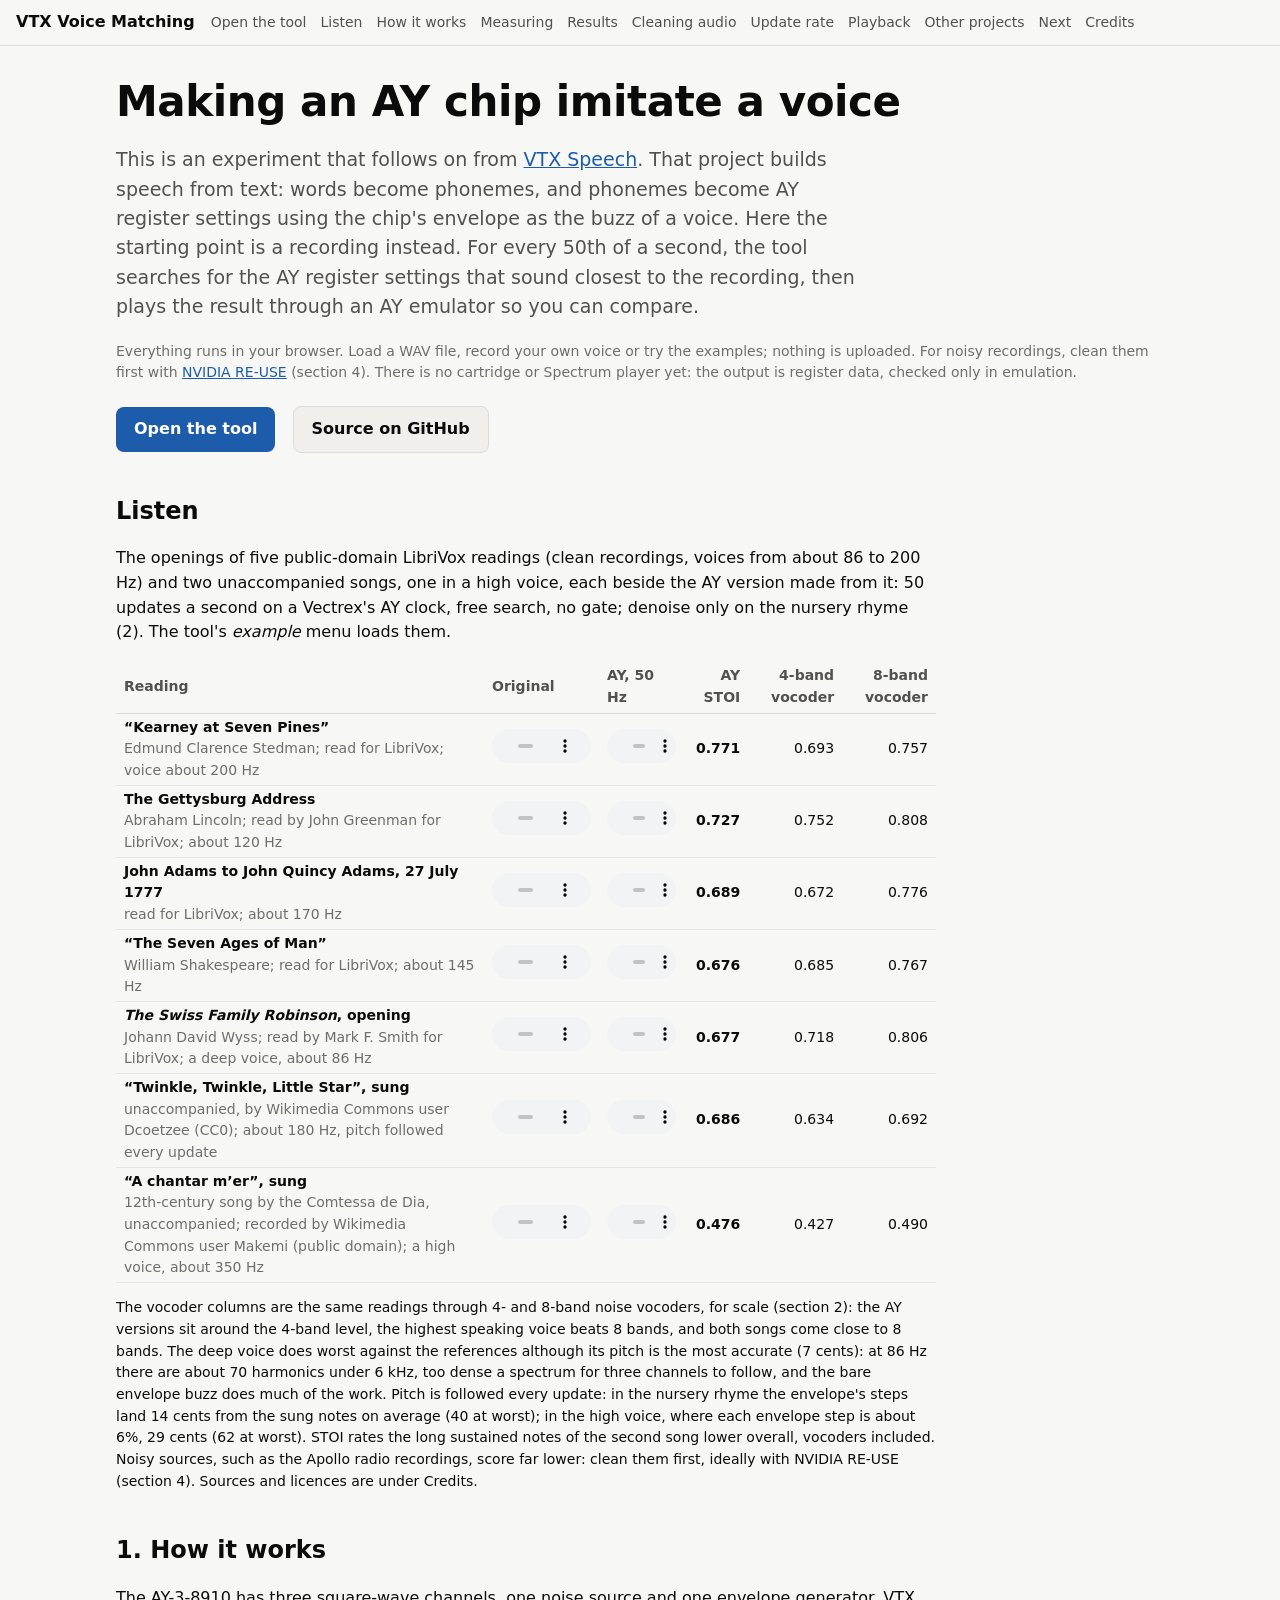
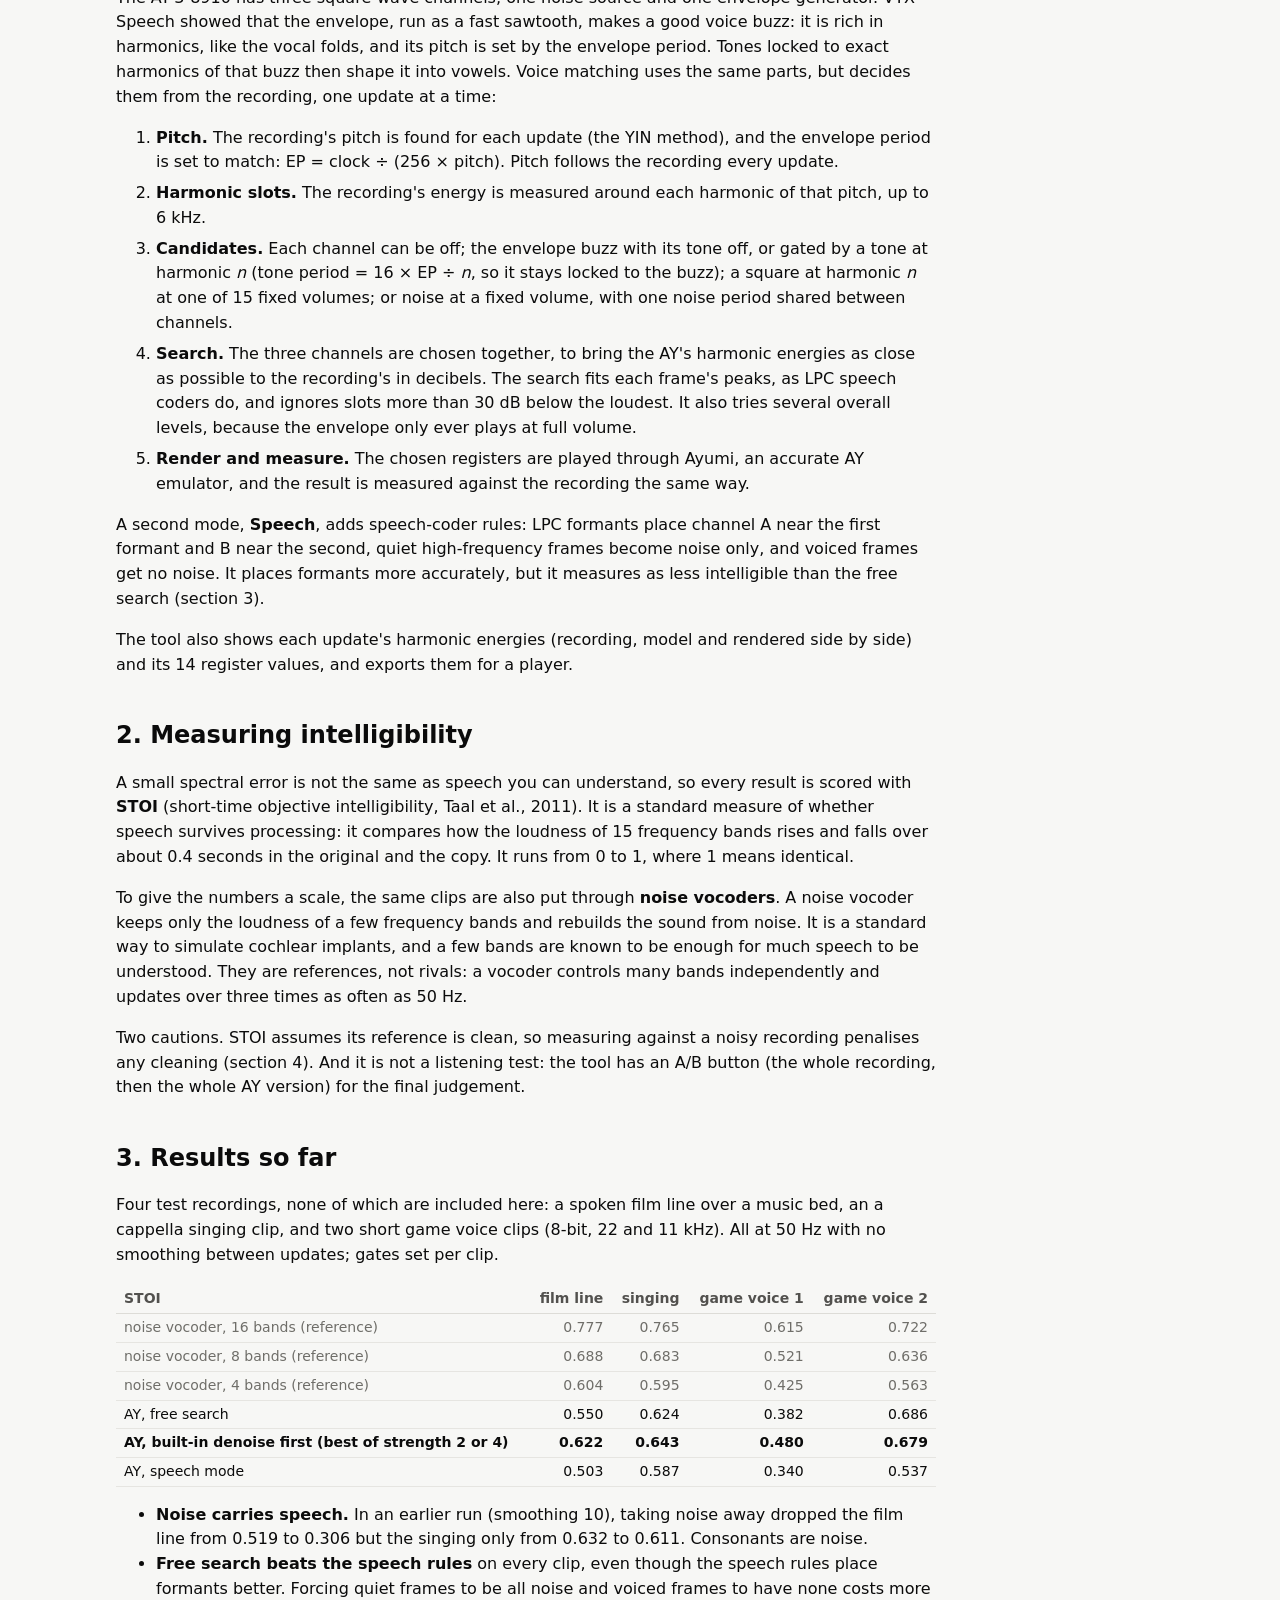
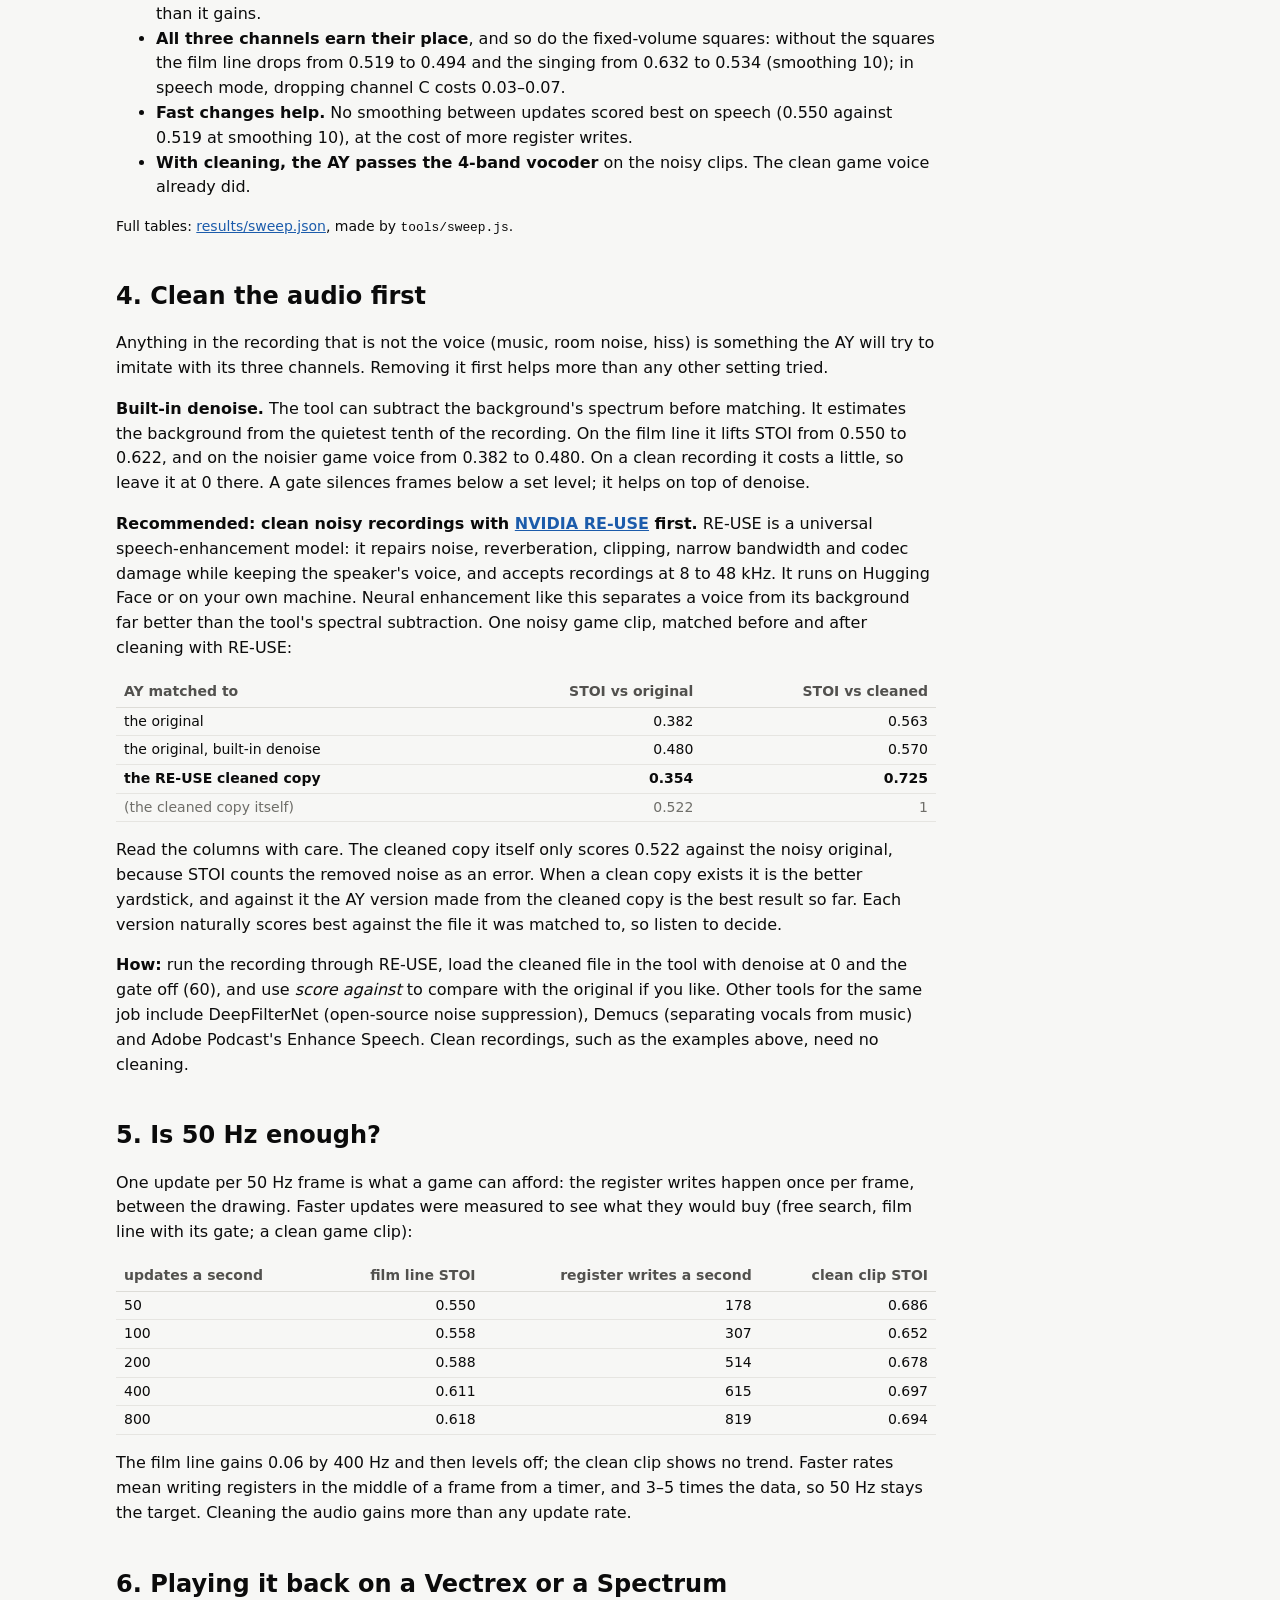
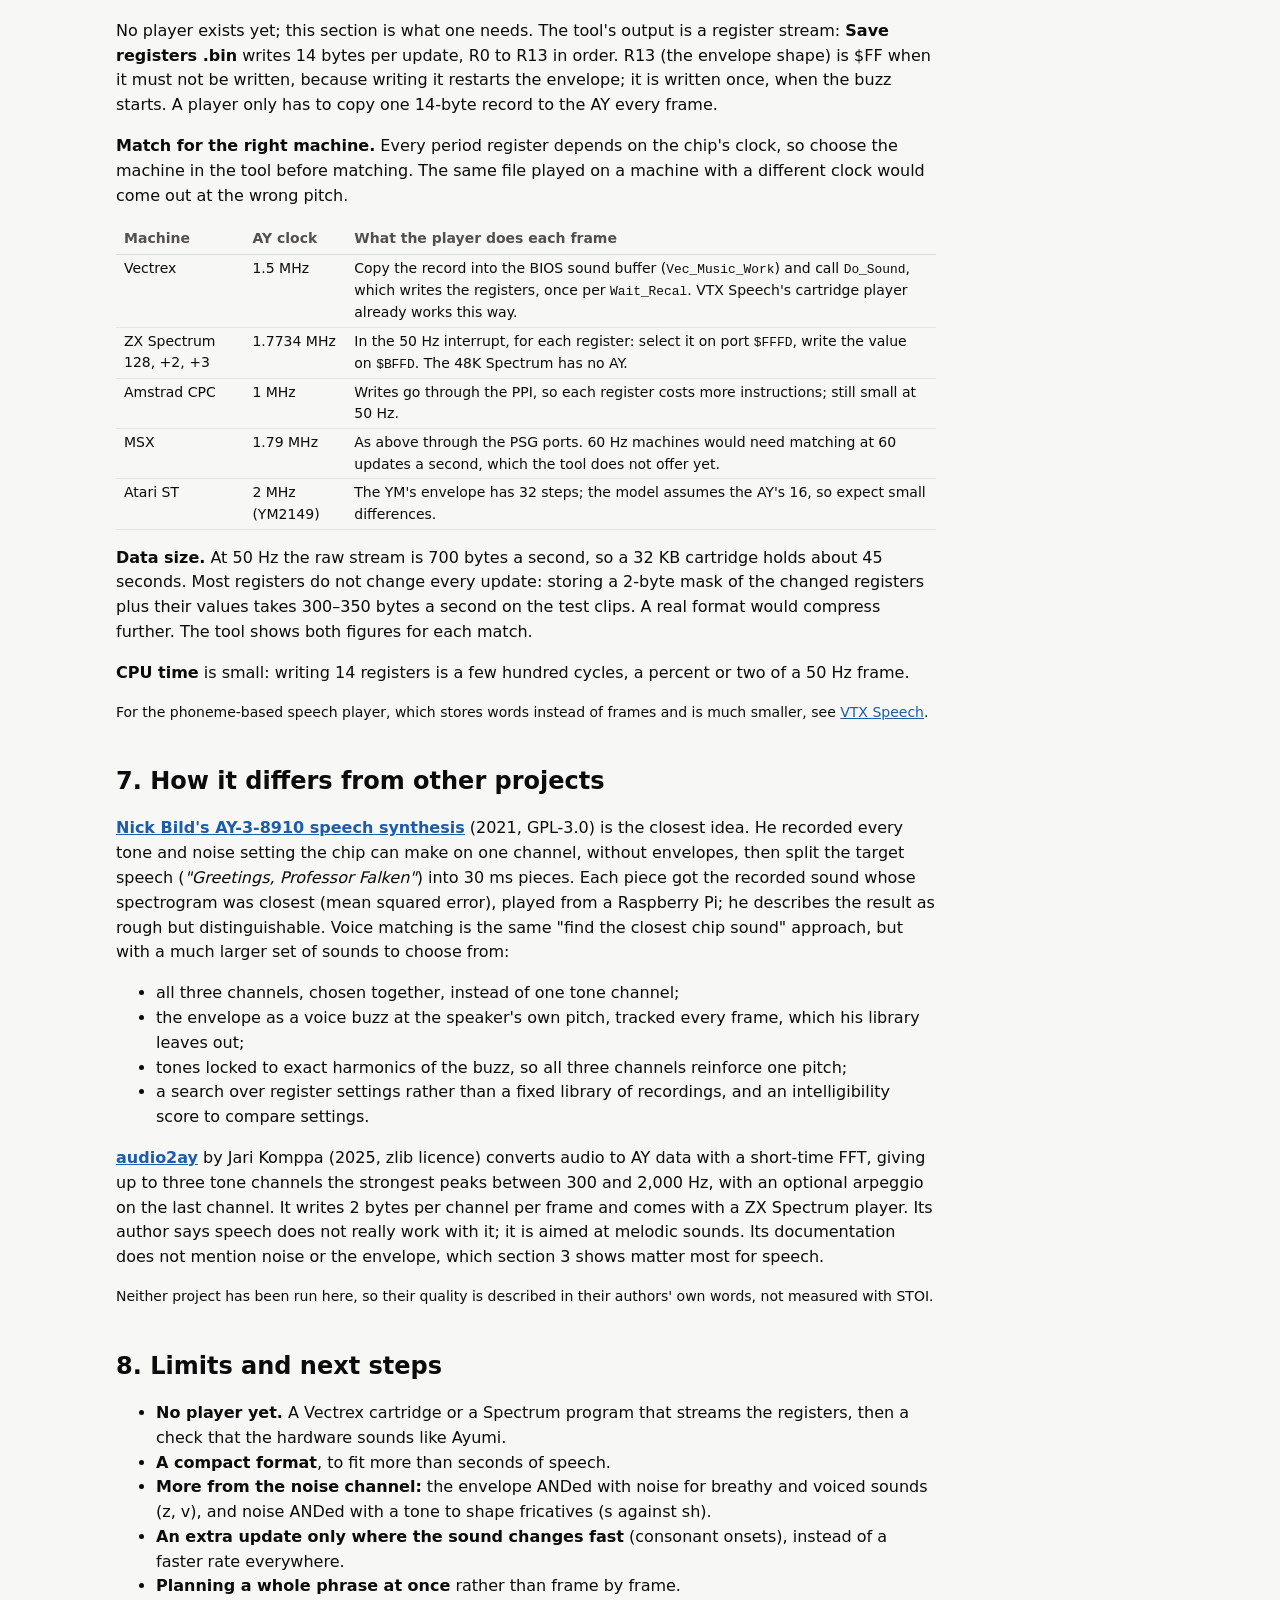
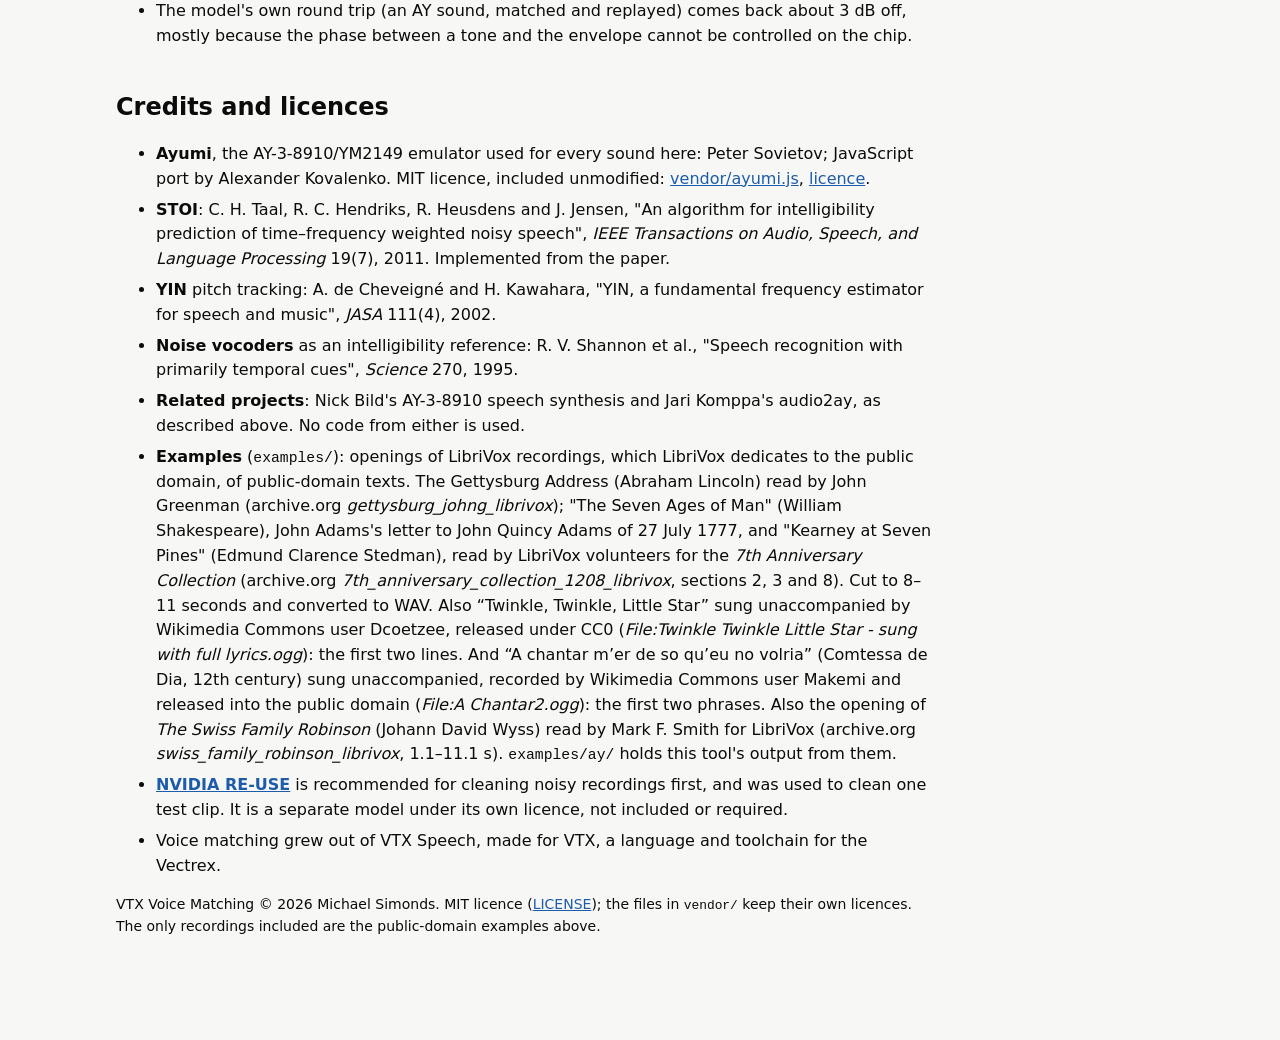
==== commit f3e63655: "Add three examples: a sung nursery rhyme, a high-voice song, a deep reading - "Twinkle, Twinkle, Lit" ====
--- a/index.html
+++ b/index.html
@@ -48,7 +48,7 @@
 
 <section id="listen" class="prose">
   <h2>Listen</h2>
-  <p>The openings of four public-domain LibriVox readings (clean recordings, four different voices), each beside the AY version made from it: 50 updates a second on a Vectrex's AY clock, free search, no gate or denoise. The tool's <i>example</i> menu loads them.</p>
+  <p>The openings of five public-domain LibriVox readings (clean recordings, voices from about 86 to 200 Hz) and two unaccompanied songs, one in a high voice, each beside the AY version made from it: 50 updates a second on a Vectrex's AY clock, free search, no gate; denoise only on the nursery rhyme (2). The tool's <i>example</i> menu loads them.</p>
   <div class="tablewrap">
   <table class="listen">
     <tr><th>Reading</th><th>Original</th><th>AY, 50 Hz</th><th class="num">AY STOI</th><th class="num">4-band vocoder</th><th class="num">8-band vocoder</th></tr>
@@ -56,9 +56,12 @@
     <tr><td><b>The Gettysburg Address</b><br><span class="dim">Abraham Lincoln; read by John Greenman for LibriVox; about 120 Hz</span></td><td><audio controls preload="none" src="examples/gettysburg_address_opening.wav"></audio></td><td><audio controls preload="none" src="examples/ay/gettysburg_address_opening_ay.wav"></audio></td><td class="num"><b>0.727</b></td><td class="num">0.752</td><td class="num">0.808</td></tr>
     <tr><td><b>John Adams to John Quincy Adams, 27 July 1777</b><br><span class="dim">read for LibriVox; about 170 Hz</span></td><td><audio controls preload="none" src="examples/librivox_adams_letter.wav"></audio></td><td><audio controls preload="none" src="examples/ay/librivox_adams_letter_ay.wav"></audio></td><td class="num"><b>0.689</b></td><td class="num">0.672</td><td class="num">0.776</td></tr>
     <tr><td><b>“The Seven Ages of Man”</b><br><span class="dim">William Shakespeare; read for LibriVox; about 145 Hz</span></td><td><audio controls preload="none" src="examples/librivox_seven_ages_of_man.wav"></audio></td><td><audio controls preload="none" src="examples/ay/librivox_seven_ages_of_man_ay.wav"></audio></td><td class="num"><b>0.676</b></td><td class="num">0.685</td><td class="num">0.767</td></tr>
-  </table>
-  </div>
-  <p class="dim">The vocoder columns are the same readings through 4- and 8-band noise vocoders, for scale (section 2): the AY versions sit around the 4-band level, and the highest voice beats 8 bands. Noisy sources, such as the Apollo radio recordings, score far lower: clean them first, ideally with NVIDIA RE-USE (section 4). Sources and licences are under Credits.</p>
+    <tr><td><b><i>The Swiss Family Robinson</i>, opening</b><br><span class="dim">Johann David Wyss; read by Mark F. Smith for LibriVox; a deep voice, about 86 Hz</span></td><td><audio controls preload="none" src="examples/librivox_swiss_family_robinson.wav"></audio></td><td><audio controls preload="none" src="examples/ay/librivox_swiss_family_robinson_ay.wav"></audio></td><td class="num"><b>0.677</b></td><td class="num">0.718</td><td class="num">0.806</td></tr>
+    <tr><td><b>“Twinkle, Twinkle, Little Star”, sung</b><br><span class="dim">unaccompanied, by Wikimedia Commons user Dcoetzee (CC0); about 180 Hz, pitch followed every update</span></td><td><audio controls preload="none" src="examples/twinkle_twinkle_sung.wav"></audio></td><td><audio controls preload="none" src="examples/ay/twinkle_twinkle_sung_ay.wav"></audio></td><td class="num"><b>0.686</b></td><td class="num">0.634</td><td class="num">0.692</td></tr>
+    <tr><td><b>“A chantar m’er”, sung</b><br><span class="dim">12th-century song by the Comtessa de Dia, unaccompanied; recorded by Wikimedia Commons user Makemi (public domain); a high voice, about 350 Hz</span></td><td><audio controls preload="none" src="examples/a_chantar_sung.wav"></audio></td><td><audio controls preload="none" src="examples/ay/a_chantar_sung_ay.wav"></audio></td><td class="num"><b>0.476</b></td><td class="num">0.427</td><td class="num">0.490</td></tr>
+  </table>
+  </div>
+  <p class="dim">The vocoder columns are the same readings through 4- and 8-band noise vocoders, for scale (section 2): the AY versions sit around the 4-band level, the highest speaking voice beats 8 bands, and both songs come close to 8 bands. The deep voice does worst against the references although its pitch is the most accurate (7 cents): at 86 Hz there are about 70 harmonics under 6 kHz, too dense a spectrum for three channels to follow, and the bare envelope buzz does much of the work. Pitch is followed every update: in the nursery rhyme the envelope's steps land 14 cents from the sung notes on average (40 at worst); in the high voice, where each envelope step is about 6%, 29 cents (62 at worst). STOI rates the long sustained notes of the second song lower overall, vocoders included. Noisy sources, such as the Apollo radio recordings, score far lower: clean them first, ideally with NVIDIA RE-USE (section 4). Sources and licences are under Credits.</p>
 </section>
 
 <section id="how" class="prose">
@@ -192,7 +195,7 @@
     <li><b>YIN</b> pitch tracking: A. de Cheveigné and H. Kawahara, "YIN, a fundamental frequency estimator for speech and music", <i>JASA</i> 111(4), 2002.</li>
     <li><b>Noise vocoders</b> as an intelligibility reference: R. V. Shannon et al., "Speech recognition with primarily temporal cues", <i>Science</i> 270, 1995.</li>
     <li><b>Related projects</b>: Nick Bild's AY-3-8910 speech synthesis and Jari Komppa's audio2ay, as described above. No code from either is used.</li>
-    <li><b>Examples</b> (<code>examples/</code>): openings of LibriVox recordings, which LibriVox dedicates to the public domain, of public-domain texts. The Gettysburg Address (Abraham Lincoln) read by John Greenman (archive.org <i>gettysburg_johng_librivox</i>); "The Seven Ages of Man" (William Shakespeare), John Adams's letter to John Quincy Adams of 27 July 1777, and "Kearney at Seven Pines" (Edmund Clarence Stedman), read by LibriVox volunteers for the <i>7th Anniversary Collection</i> (archive.org <i>7th_anniversary_collection_1208_librivox</i>, sections 2, 3 and 8). Cut to 8–11 seconds and converted to WAV; <code>examples/ay/</code> holds this tool's output from them.</li>
+    <li><b>Examples</b> (<code>examples/</code>): openings of LibriVox recordings, which LibriVox dedicates to the public domain, of public-domain texts. The Gettysburg Address (Abraham Lincoln) read by John Greenman (archive.org <i>gettysburg_johng_librivox</i>); "The Seven Ages of Man" (William Shakespeare), John Adams's letter to John Quincy Adams of 27 July 1777, and "Kearney at Seven Pines" (Edmund Clarence Stedman), read by LibriVox volunteers for the <i>7th Anniversary Collection</i> (archive.org <i>7th_anniversary_collection_1208_librivox</i>, sections 2, 3 and 8). Cut to 8–11 seconds and converted to WAV. Also “Twinkle, Twinkle, Little Star” sung unaccompanied by Wikimedia Commons user Dcoetzee, released under CC0 (<i>File:Twinkle Twinkle Little Star - sung with full lyrics.ogg</i>): the first two lines. And “A chantar m’er de so qu’eu no volria” (Comtessa de Dia, 12th century) sung unaccompanied, recorded by Wikimedia Commons user Makemi and released into the public domain (<i>File:A Chantar2.ogg</i>): the first two phrases. Also the opening of <i>The Swiss Family Robinson</i> (Johann David Wyss) read by Mark F. Smith for LibriVox (archive.org <i>swiss_family_robinson_librivox</i>, 1.1–11.1 s). <code>examples/ay/</code> holds this tool's output from them.</li>
     <li><b><a href="https://huggingface.co/nvidia/RE-USE">NVIDIA RE-USE</a></b> is recommended for cleaning noisy recordings first, and was used to clean one test clip. It is a separate model under its own licence, not included or required.</li>
     <li>Voice matching grew out of VTX Speech, made for VTX, a language and toolchain for the Vectrex.</li>
   </ul>
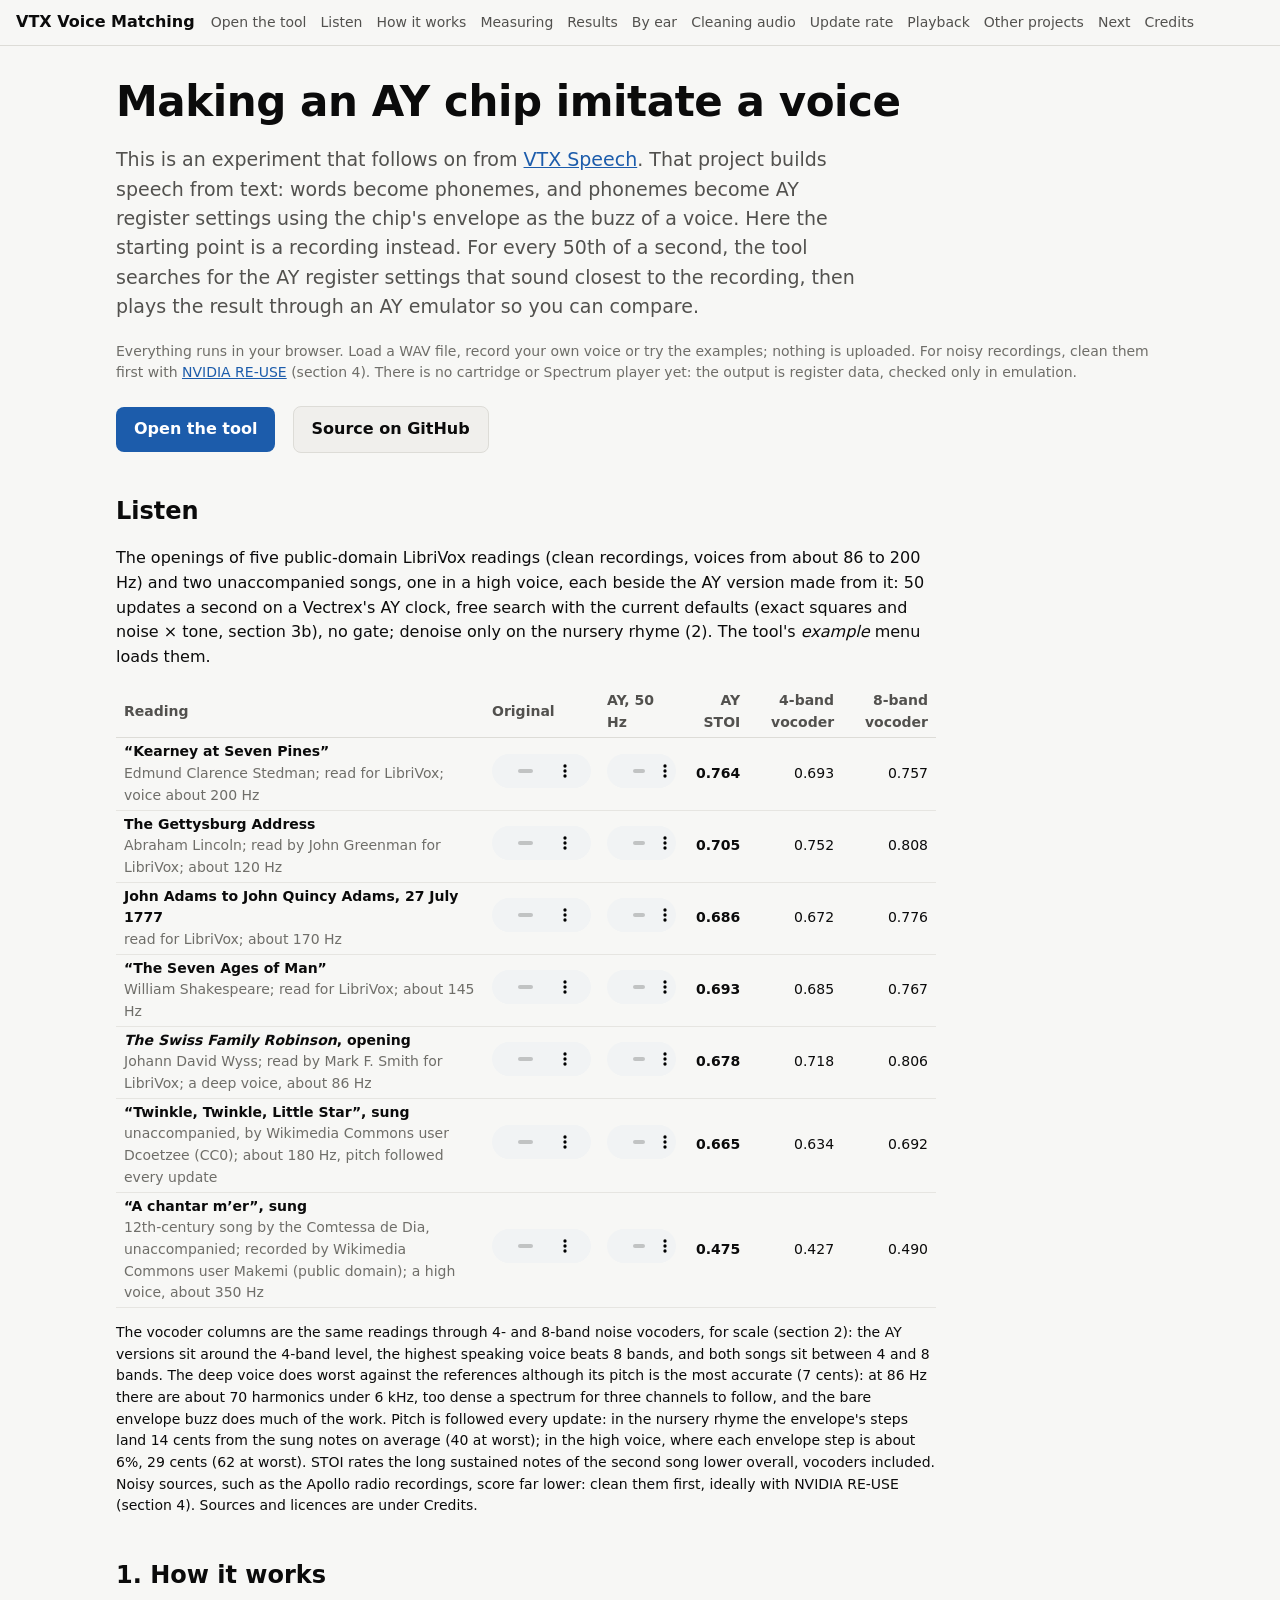
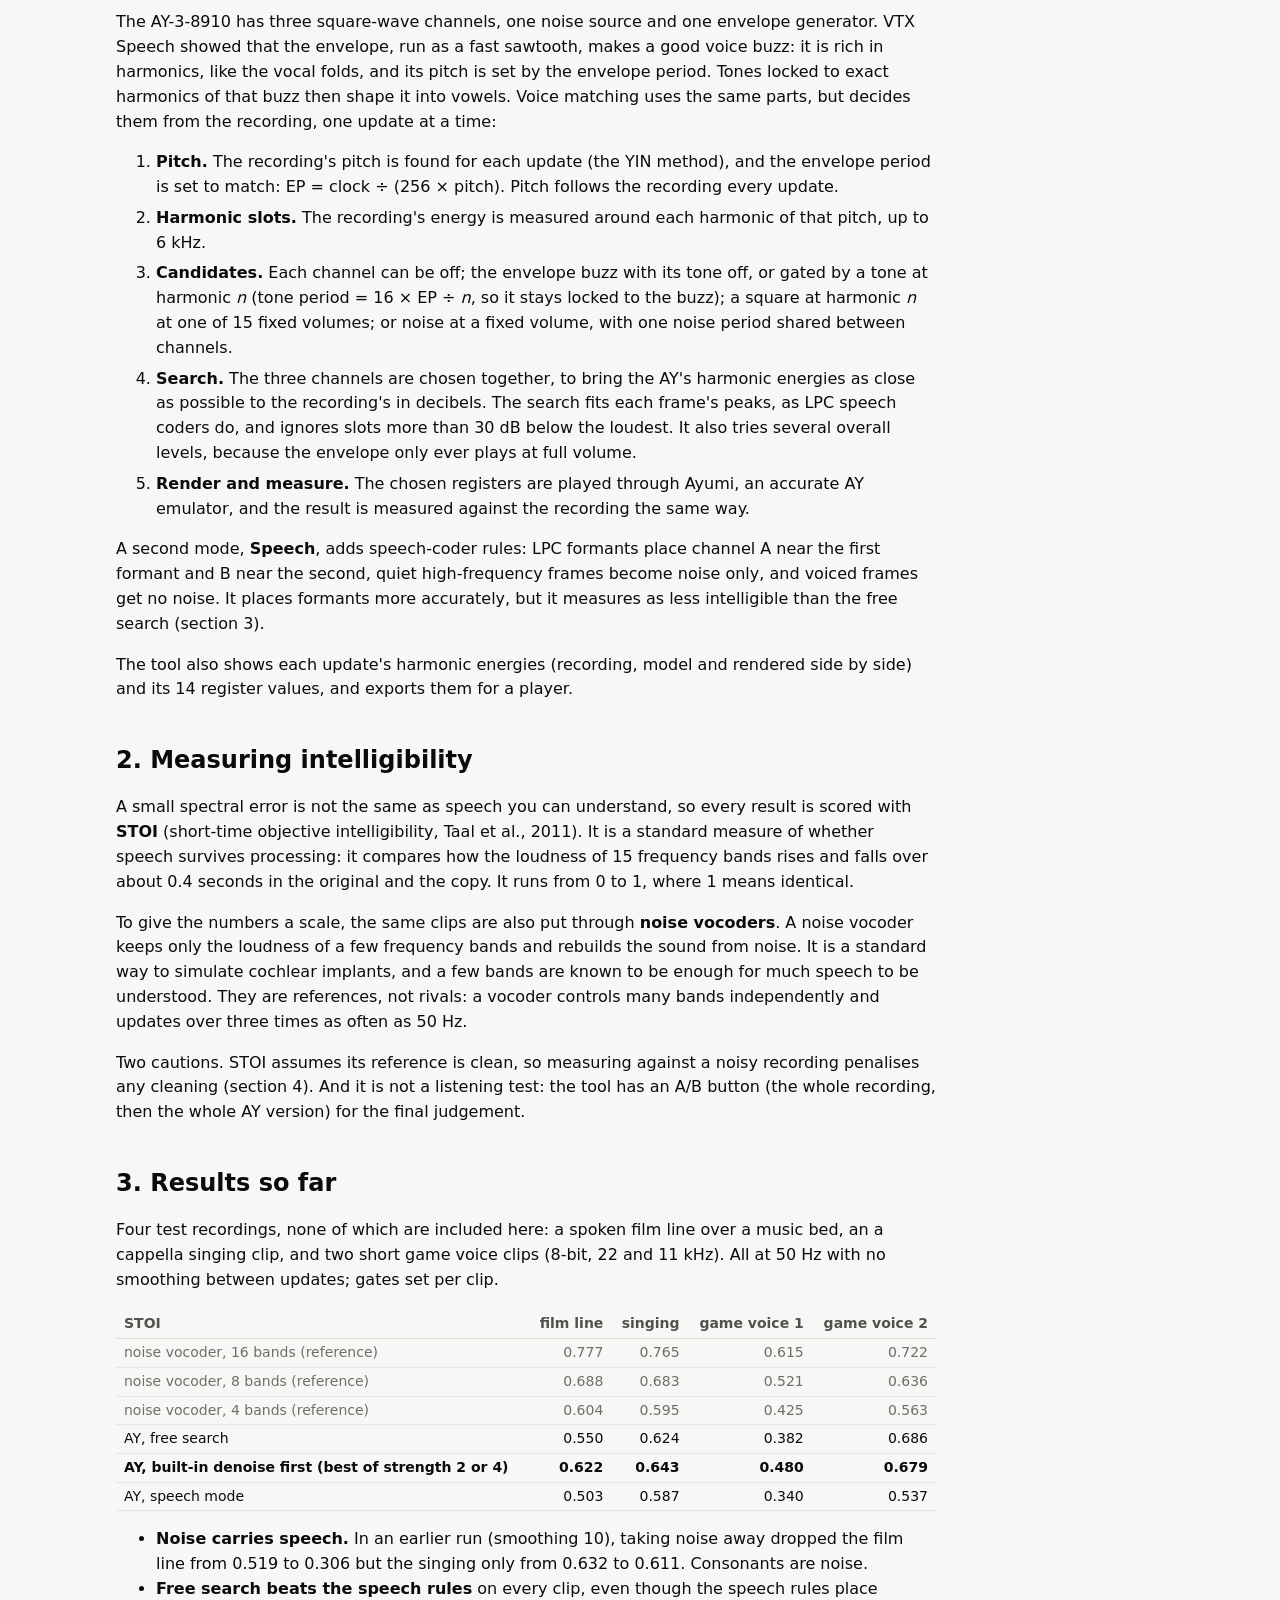
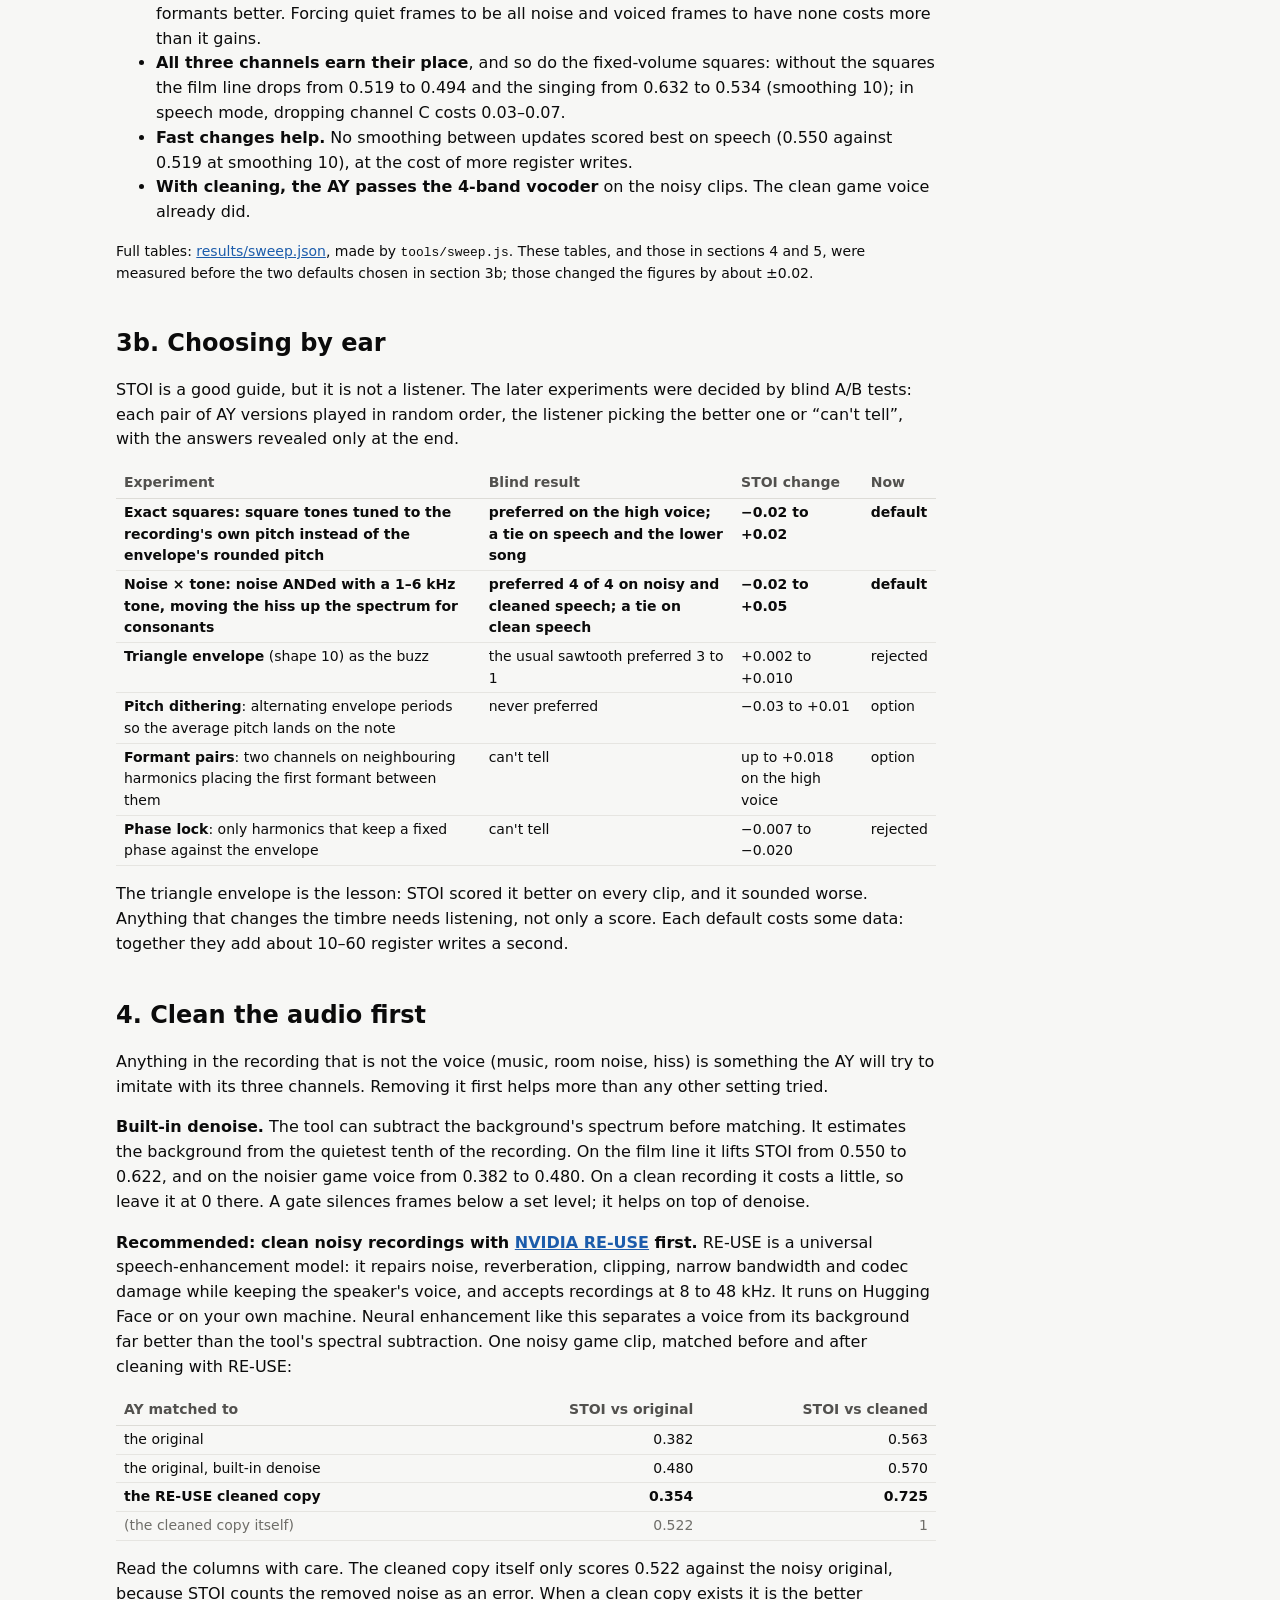
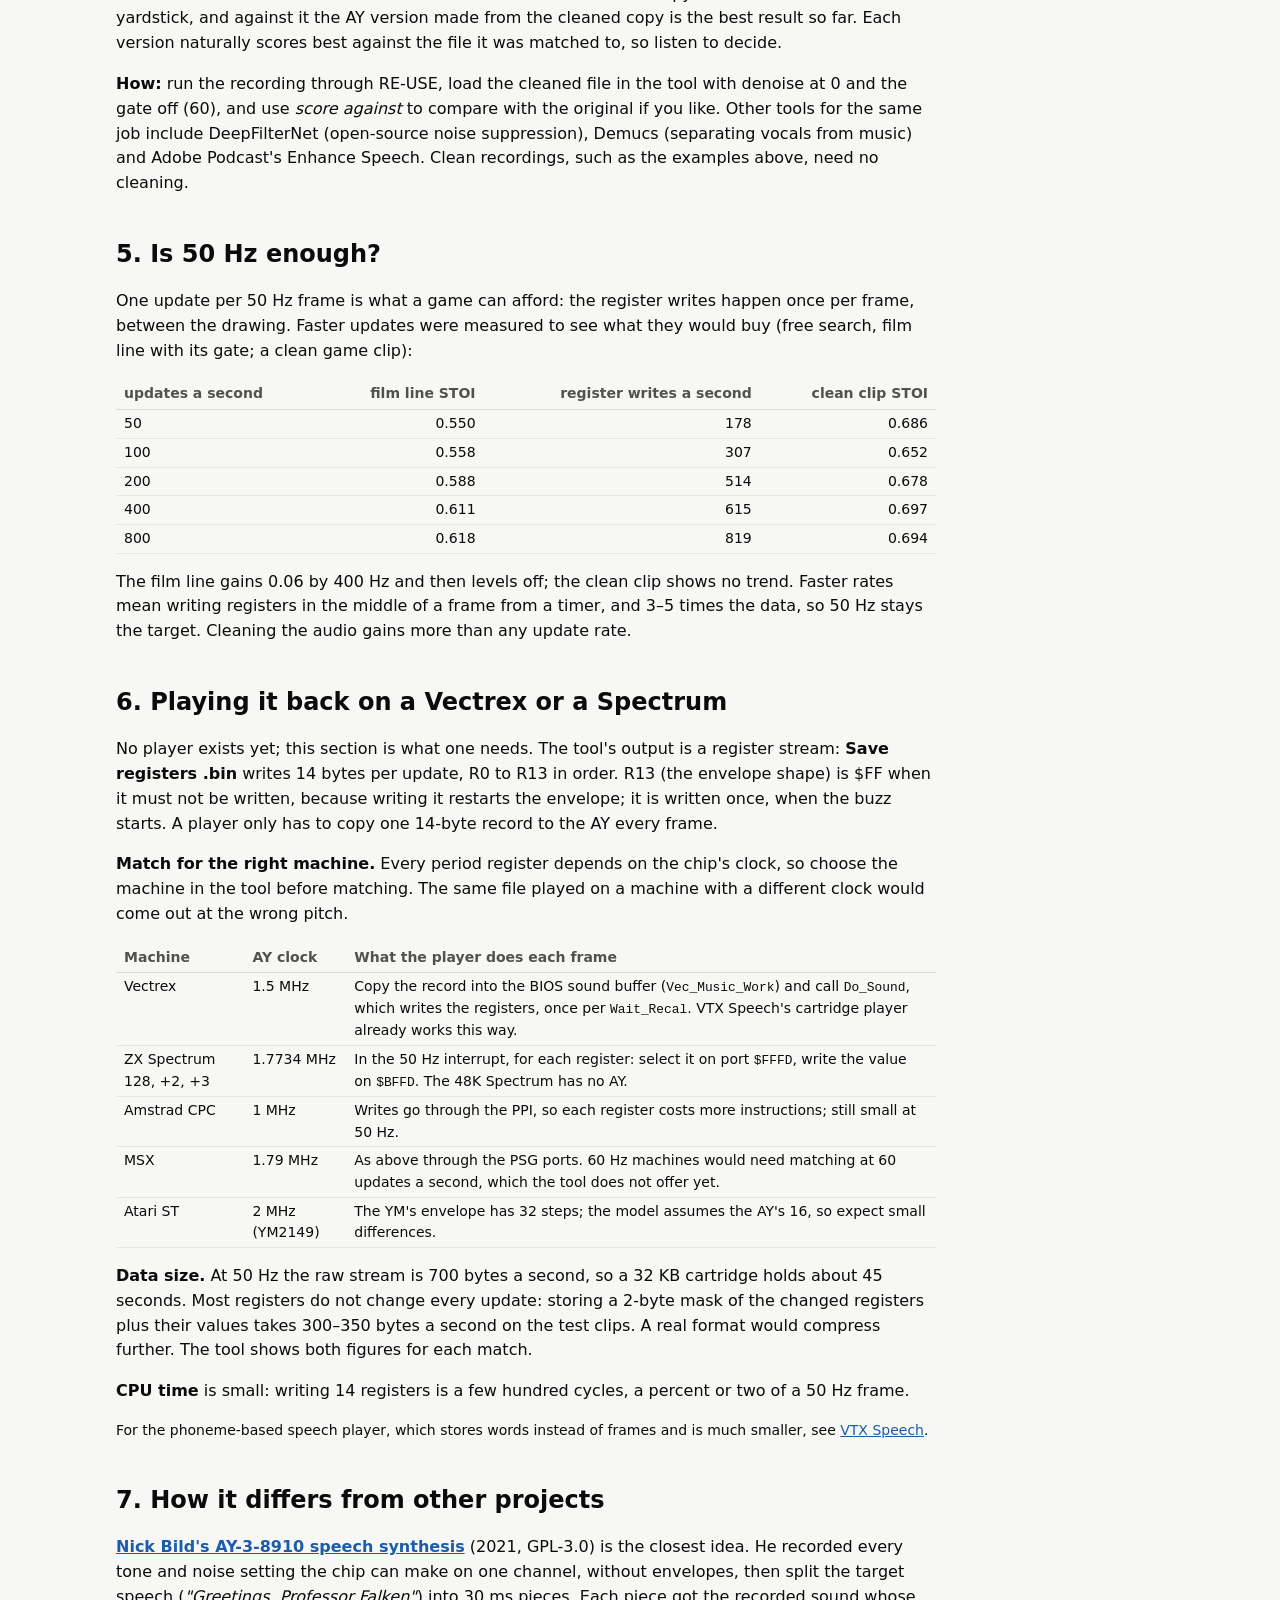
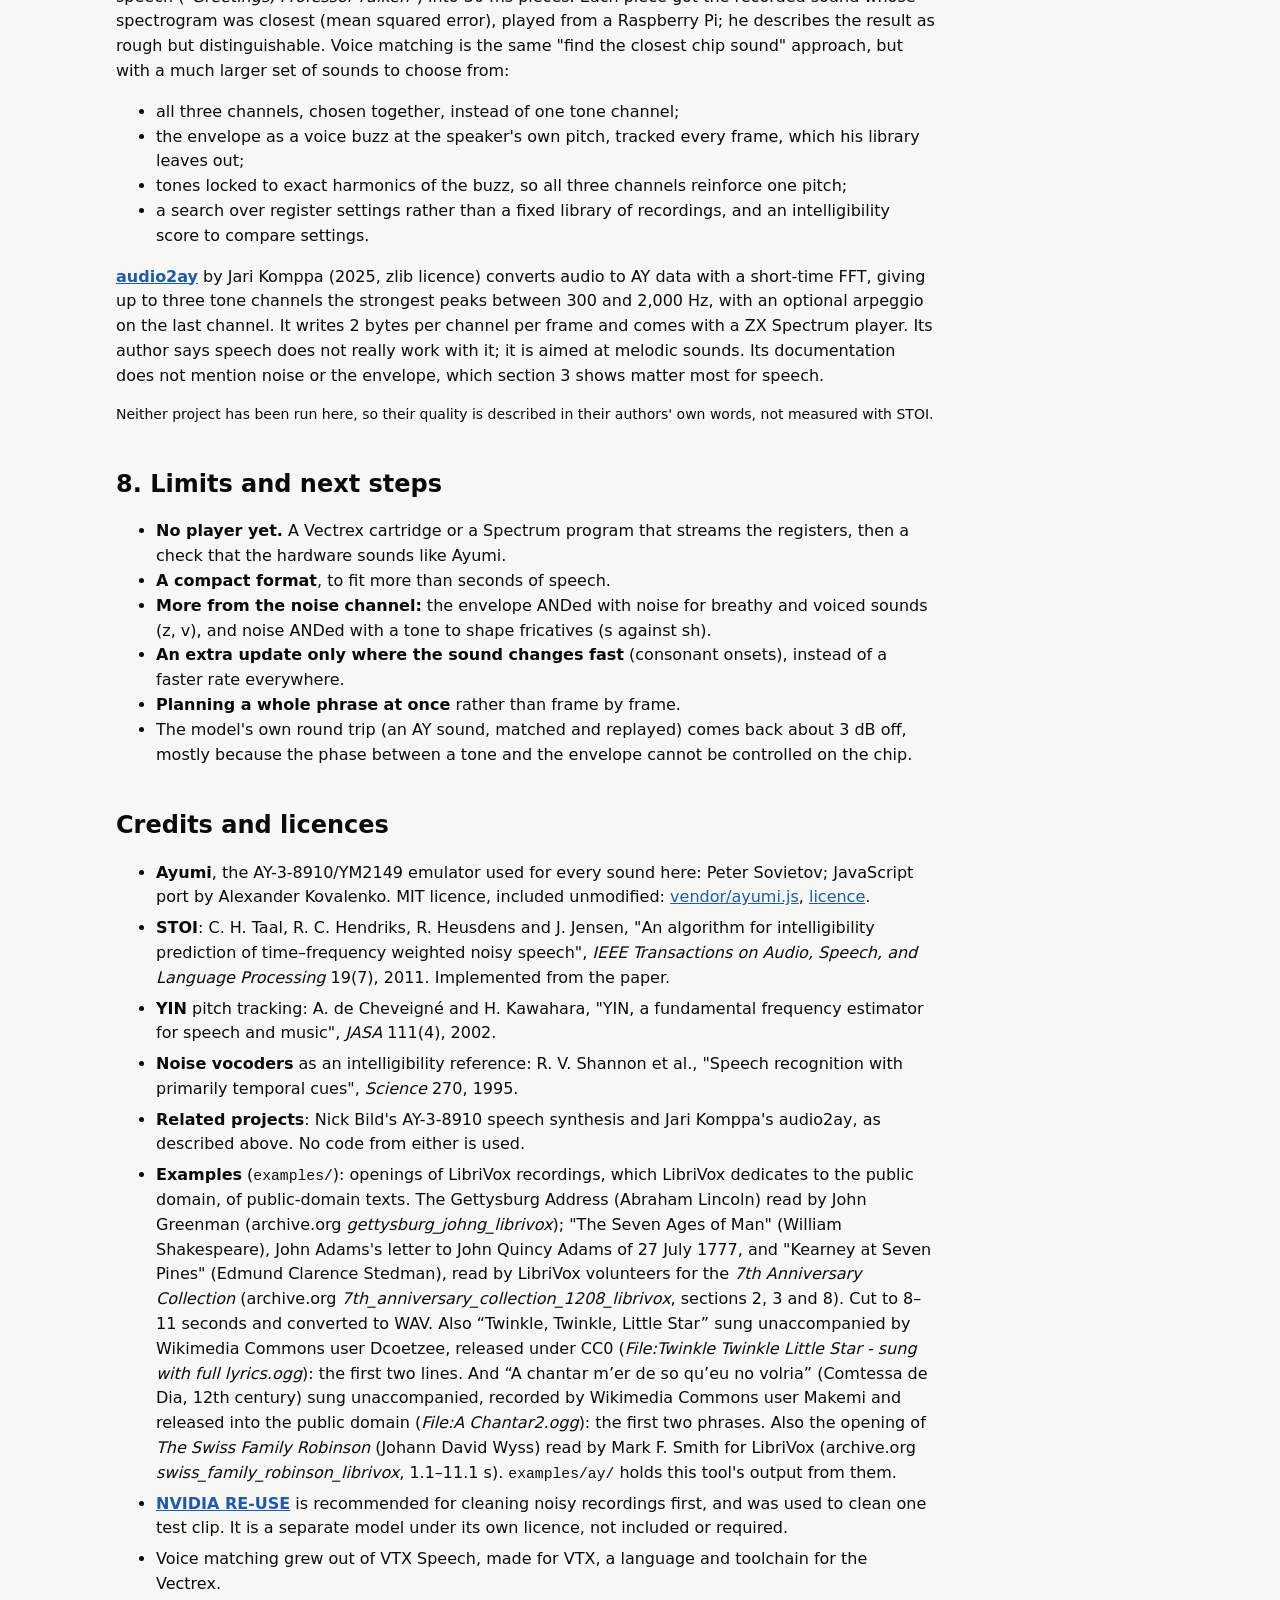
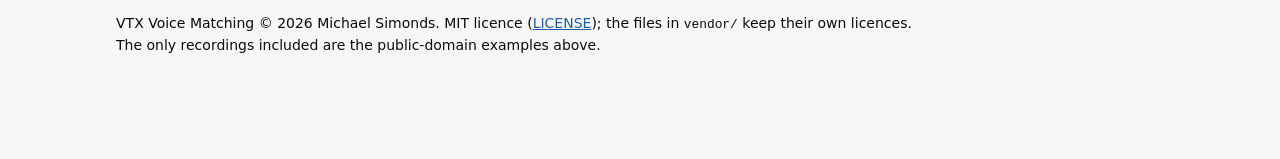
==== commit 22bef521: "Exact squares and noise x tone by default; examples re-rendered Squares are tuned to the recording's" ====
--- a/index.html
+++ b/index.html
@@ -28,6 +28,7 @@
     <a href="#how">How it works</a>
     <a href="#measure">Measuring</a>
     <a href="#results">Results</a>
+    <a href="#ears">By ear</a>
     <a href="#cleaning">Cleaning audio</a>
     <a href="#rate">Update rate</a>
     <a href="#playback">Playback</a>
@@ -48,20 +49,20 @@
 
 <section id="listen" class="prose">
   <h2>Listen</h2>
-  <p>The openings of five public-domain LibriVox readings (clean recordings, voices from about 86 to 200 Hz) and two unaccompanied songs, one in a high voice, each beside the AY version made from it: 50 updates a second on a Vectrex's AY clock, free search, no gate; denoise only on the nursery rhyme (2). The tool's <i>example</i> menu loads them.</p>
+  <p>The openings of five public-domain LibriVox readings (clean recordings, voices from about 86 to 200 Hz) and two unaccompanied songs, one in a high voice, each beside the AY version made from it: 50 updates a second on a Vectrex's AY clock, free search with the current defaults (exact squares and noise × tone, section 3b), no gate; denoise only on the nursery rhyme (2). The tool's <i>example</i> menu loads them.</p>
   <div class="tablewrap">
   <table class="listen">
     <tr><th>Reading</th><th>Original</th><th>AY, 50 Hz</th><th class="num">AY STOI</th><th class="num">4-band vocoder</th><th class="num">8-band vocoder</th></tr>
-    <tr><td><b>“Kearney at Seven Pines”</b><br><span class="dim">Edmund Clarence Stedman; read for LibriVox; voice about 200 Hz</span></td><td><audio controls preload="none" src="examples/librivox_kearney_at_seven_pines.wav"></audio></td><td><audio controls preload="none" src="examples/ay/librivox_kearney_at_seven_pines_ay.wav"></audio></td><td class="num"><b>0.771</b></td><td class="num">0.693</td><td class="num">0.757</td></tr>
-    <tr><td><b>The Gettysburg Address</b><br><span class="dim">Abraham Lincoln; read by John Greenman for LibriVox; about 120 Hz</span></td><td><audio controls preload="none" src="examples/gettysburg_address_opening.wav"></audio></td><td><audio controls preload="none" src="examples/ay/gettysburg_address_opening_ay.wav"></audio></td><td class="num"><b>0.727</b></td><td class="num">0.752</td><td class="num">0.808</td></tr>
-    <tr><td><b>John Adams to John Quincy Adams, 27 July 1777</b><br><span class="dim">read for LibriVox; about 170 Hz</span></td><td><audio controls preload="none" src="examples/librivox_adams_letter.wav"></audio></td><td><audio controls preload="none" src="examples/ay/librivox_adams_letter_ay.wav"></audio></td><td class="num"><b>0.689</b></td><td class="num">0.672</td><td class="num">0.776</td></tr>
-    <tr><td><b>“The Seven Ages of Man”</b><br><span class="dim">William Shakespeare; read for LibriVox; about 145 Hz</span></td><td><audio controls preload="none" src="examples/librivox_seven_ages_of_man.wav"></audio></td><td><audio controls preload="none" src="examples/ay/librivox_seven_ages_of_man_ay.wav"></audio></td><td class="num"><b>0.676</b></td><td class="num">0.685</td><td class="num">0.767</td></tr>
-    <tr><td><b><i>The Swiss Family Robinson</i>, opening</b><br><span class="dim">Johann David Wyss; read by Mark F. Smith for LibriVox; a deep voice, about 86 Hz</span></td><td><audio controls preload="none" src="examples/librivox_swiss_family_robinson.wav"></audio></td><td><audio controls preload="none" src="examples/ay/librivox_swiss_family_robinson_ay.wav"></audio></td><td class="num"><b>0.677</b></td><td class="num">0.718</td><td class="num">0.806</td></tr>
-    <tr><td><b>“Twinkle, Twinkle, Little Star”, sung</b><br><span class="dim">unaccompanied, by Wikimedia Commons user Dcoetzee (CC0); about 180 Hz, pitch followed every update</span></td><td><audio controls preload="none" src="examples/twinkle_twinkle_sung.wav"></audio></td><td><audio controls preload="none" src="examples/ay/twinkle_twinkle_sung_ay.wav"></audio></td><td class="num"><b>0.686</b></td><td class="num">0.634</td><td class="num">0.692</td></tr>
-    <tr><td><b>“A chantar m’er”, sung</b><br><span class="dim">12th-century song by the Comtessa de Dia, unaccompanied; recorded by Wikimedia Commons user Makemi (public domain); a high voice, about 350 Hz</span></td><td><audio controls preload="none" src="examples/a_chantar_sung.wav"></audio></td><td><audio controls preload="none" src="examples/ay/a_chantar_sung_ay.wav"></audio></td><td class="num"><b>0.476</b></td><td class="num">0.427</td><td class="num">0.490</td></tr>
-  </table>
-  </div>
-  <p class="dim">The vocoder columns are the same readings through 4- and 8-band noise vocoders, for scale (section 2): the AY versions sit around the 4-band level, the highest speaking voice beats 8 bands, and both songs come close to 8 bands. The deep voice does worst against the references although its pitch is the most accurate (7 cents): at 86 Hz there are about 70 harmonics under 6 kHz, too dense a spectrum for three channels to follow, and the bare envelope buzz does much of the work. Pitch is followed every update: in the nursery rhyme the envelope's steps land 14 cents from the sung notes on average (40 at worst); in the high voice, where each envelope step is about 6%, 29 cents (62 at worst). STOI rates the long sustained notes of the second song lower overall, vocoders included. Noisy sources, such as the Apollo radio recordings, score far lower: clean them first, ideally with NVIDIA RE-USE (section 4). Sources and licences are under Credits.</p>
+    <tr><td><b>“Kearney at Seven Pines”</b><br><span class="dim">Edmund Clarence Stedman; read for LibriVox; voice about 200 Hz</span></td><td><audio controls preload="none" src="examples/librivox_kearney_at_seven_pines.wav"></audio></td><td><audio controls preload="none" src="examples/ay/librivox_kearney_at_seven_pines_ay.wav"></audio></td><td class="num"><b>0.764</b></td><td class="num">0.693</td><td class="num">0.757</td></tr>
+    <tr><td><b>The Gettysburg Address</b><br><span class="dim">Abraham Lincoln; read by John Greenman for LibriVox; about 120 Hz</span></td><td><audio controls preload="none" src="examples/gettysburg_address_opening.wav"></audio></td><td><audio controls preload="none" src="examples/ay/gettysburg_address_opening_ay.wav"></audio></td><td class="num"><b>0.705</b></td><td class="num">0.752</td><td class="num">0.808</td></tr>
+    <tr><td><b>John Adams to John Quincy Adams, 27 July 1777</b><br><span class="dim">read for LibriVox; about 170 Hz</span></td><td><audio controls preload="none" src="examples/librivox_adams_letter.wav"></audio></td><td><audio controls preload="none" src="examples/ay/librivox_adams_letter_ay.wav"></audio></td><td class="num"><b>0.686</b></td><td class="num">0.672</td><td class="num">0.776</td></tr>
+    <tr><td><b>“The Seven Ages of Man”</b><br><span class="dim">William Shakespeare; read for LibriVox; about 145 Hz</span></td><td><audio controls preload="none" src="examples/librivox_seven_ages_of_man.wav"></audio></td><td><audio controls preload="none" src="examples/ay/librivox_seven_ages_of_man_ay.wav"></audio></td><td class="num"><b>0.693</b></td><td class="num">0.685</td><td class="num">0.767</td></tr>
+    <tr><td><b><i>The Swiss Family Robinson</i>, opening</b><br><span class="dim">Johann David Wyss; read by Mark F. Smith for LibriVox; a deep voice, about 86 Hz</span></td><td><audio controls preload="none" src="examples/librivox_swiss_family_robinson.wav"></audio></td><td><audio controls preload="none" src="examples/ay/librivox_swiss_family_robinson_ay.wav"></audio></td><td class="num"><b>0.678</b></td><td class="num">0.718</td><td class="num">0.806</td></tr>
+    <tr><td><b>“Twinkle, Twinkle, Little Star”, sung</b><br><span class="dim">unaccompanied, by Wikimedia Commons user Dcoetzee (CC0); about 180 Hz, pitch followed every update</span></td><td><audio controls preload="none" src="examples/twinkle_twinkle_sung.wav"></audio></td><td><audio controls preload="none" src="examples/ay/twinkle_twinkle_sung_ay.wav"></audio></td><td class="num"><b>0.665</b></td><td class="num">0.634</td><td class="num">0.692</td></tr>
+    <tr><td><b>“A chantar m’er”, sung</b><br><span class="dim">12th-century song by the Comtessa de Dia, unaccompanied; recorded by Wikimedia Commons user Makemi (public domain); a high voice, about 350 Hz</span></td><td><audio controls preload="none" src="examples/a_chantar_sung.wav"></audio></td><td><audio controls preload="none" src="examples/ay/a_chantar_sung_ay.wav"></audio></td><td class="num"><b>0.475</b></td><td class="num">0.427</td><td class="num">0.490</td></tr>
+  </table>
+  </div>
+  <p class="dim">The vocoder columns are the same readings through 4- and 8-band noise vocoders, for scale (section 2): the AY versions sit around the 4-band level, the highest speaking voice beats 8 bands, and both songs sit between 4 and 8 bands. The deep voice does worst against the references although its pitch is the most accurate (7 cents): at 86 Hz there are about 70 harmonics under 6 kHz, too dense a spectrum for three channels to follow, and the bare envelope buzz does much of the work. Pitch is followed every update: in the nursery rhyme the envelope's steps land 14 cents from the sung notes on average (40 at worst); in the high voice, where each envelope step is about 6%, 29 cents (62 at worst). STOI rates the long sustained notes of the second song lower overall, vocoders included. Noisy sources, such as the Apollo radio recordings, score far lower: clean them first, ideally with NVIDIA RE-USE (section 4). Sources and licences are under Credits.</p>
 </section>
 
 <section id="how" class="prose">
@@ -106,7 +107,24 @@
     <li><b>Fast changes help.</b> No smoothing between updates scored best on speech (0.550 against 0.519 at smoothing 10), at the cost of more register writes.</li>
     <li><b>With cleaning, the AY passes the 4-band vocoder</b> on the noisy clips. The clean game voice already did.</li>
   </ul>
-  <p class="dim">Full tables: <a href="results/sweep.json">results/sweep.json</a>, made by <code>tools/sweep.js</code>.</p>
+  <p class="dim">Full tables: <a href="results/sweep.json">results/sweep.json</a>, made by <code>tools/sweep.js</code>. These tables, and those in sections 4 and 5, were measured before the two defaults chosen in section 3b; those changed the figures by about ±0.02.</p>
+</section>
+
+<section id="ears" class="prose">
+  <h2>3b. Choosing by ear</h2>
+  <p>STOI is a good guide, but it is not a listener. The later experiments were decided by blind A/B tests: each pair of AY versions played in random order, the listener picking the better one or “can't tell”, with the answers revealed only at the end.</p>
+  <div class="tablewrap">
+  <table>
+    <tr><th>Experiment</th><th>Blind result</th><th>STOI change</th><th>Now</th></tr>
+    <tr class="best"><td><b>Exact squares</b>: square tones tuned to the recording's own pitch instead of the envelope's rounded pitch</td><td>preferred on the high voice; a tie on speech and the lower song</td><td>−0.02 to +0.02</td><td>default</td></tr>
+    <tr class="best"><td><b>Noise × tone</b>: noise ANDed with a 1–6 kHz tone, moving the hiss up the spectrum for consonants</td><td>preferred 4 of 4 on noisy and cleaned speech; a tie on clean speech</td><td>−0.02 to +0.05</td><td>default</td></tr>
+    <tr><td><b>Triangle envelope</b> (shape 10) as the buzz</td><td>the usual sawtooth preferred 3 to 1</td><td>+0.002 to +0.010</td><td>rejected</td></tr>
+    <tr><td><b>Pitch dithering</b>: alternating envelope periods so the average pitch lands on the note</td><td>never preferred</td><td>−0.03 to +0.01</td><td>option</td></tr>
+    <tr><td><b>Formant pairs</b>: two channels on neighbouring harmonics placing the first formant between them</td><td>can't tell</td><td>up to +0.018 on the high voice</td><td>option</td></tr>
+    <tr><td><b>Phase lock</b>: only harmonics that keep a fixed phase against the envelope</td><td>can't tell</td><td>−0.007 to −0.020</td><td>rejected</td></tr>
+  </table>
+  </div>
+  <p>The triangle envelope is the lesson: STOI scored it better on every clip, and it sounded worse. Anything that changes the timbre needs listening, not only a score. Each default costs some data: together they add about 10–60 register writes a second.</p>
 </section>
 
 <section id="cleaning" class="prose">
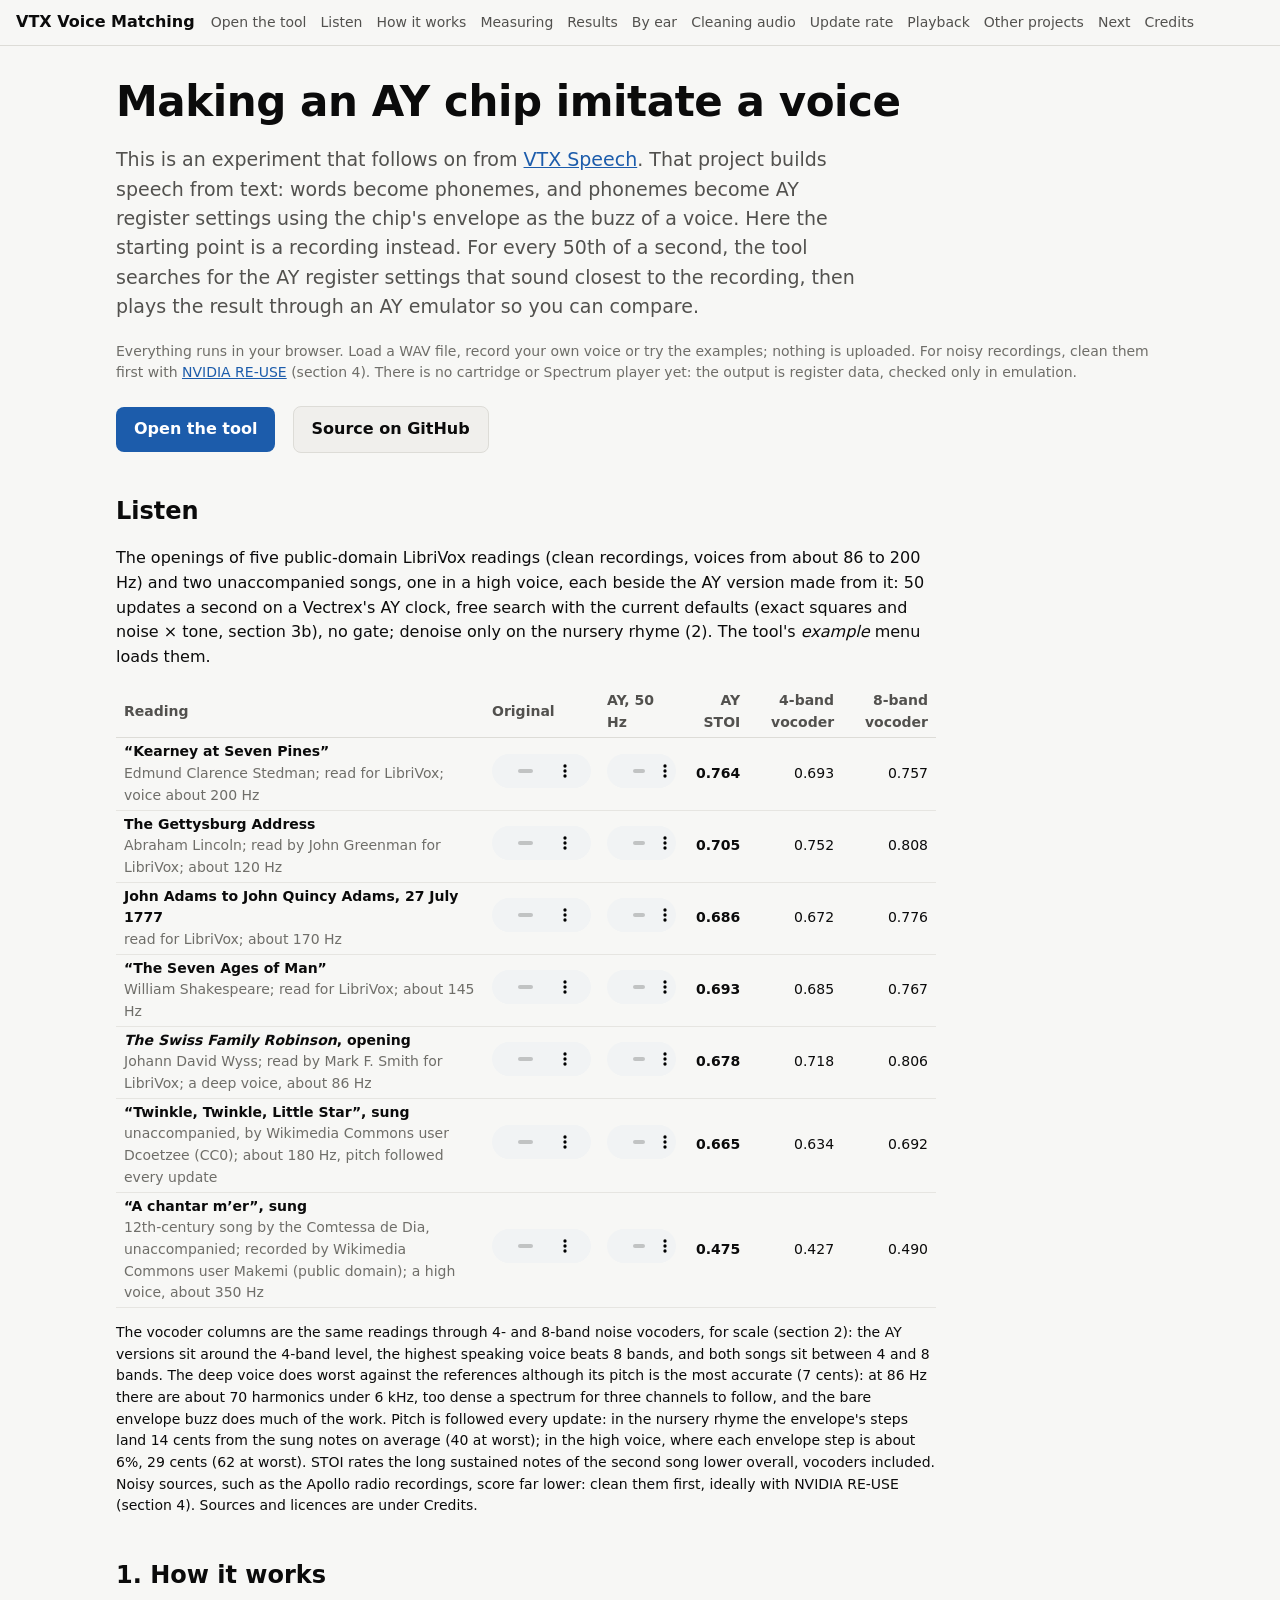
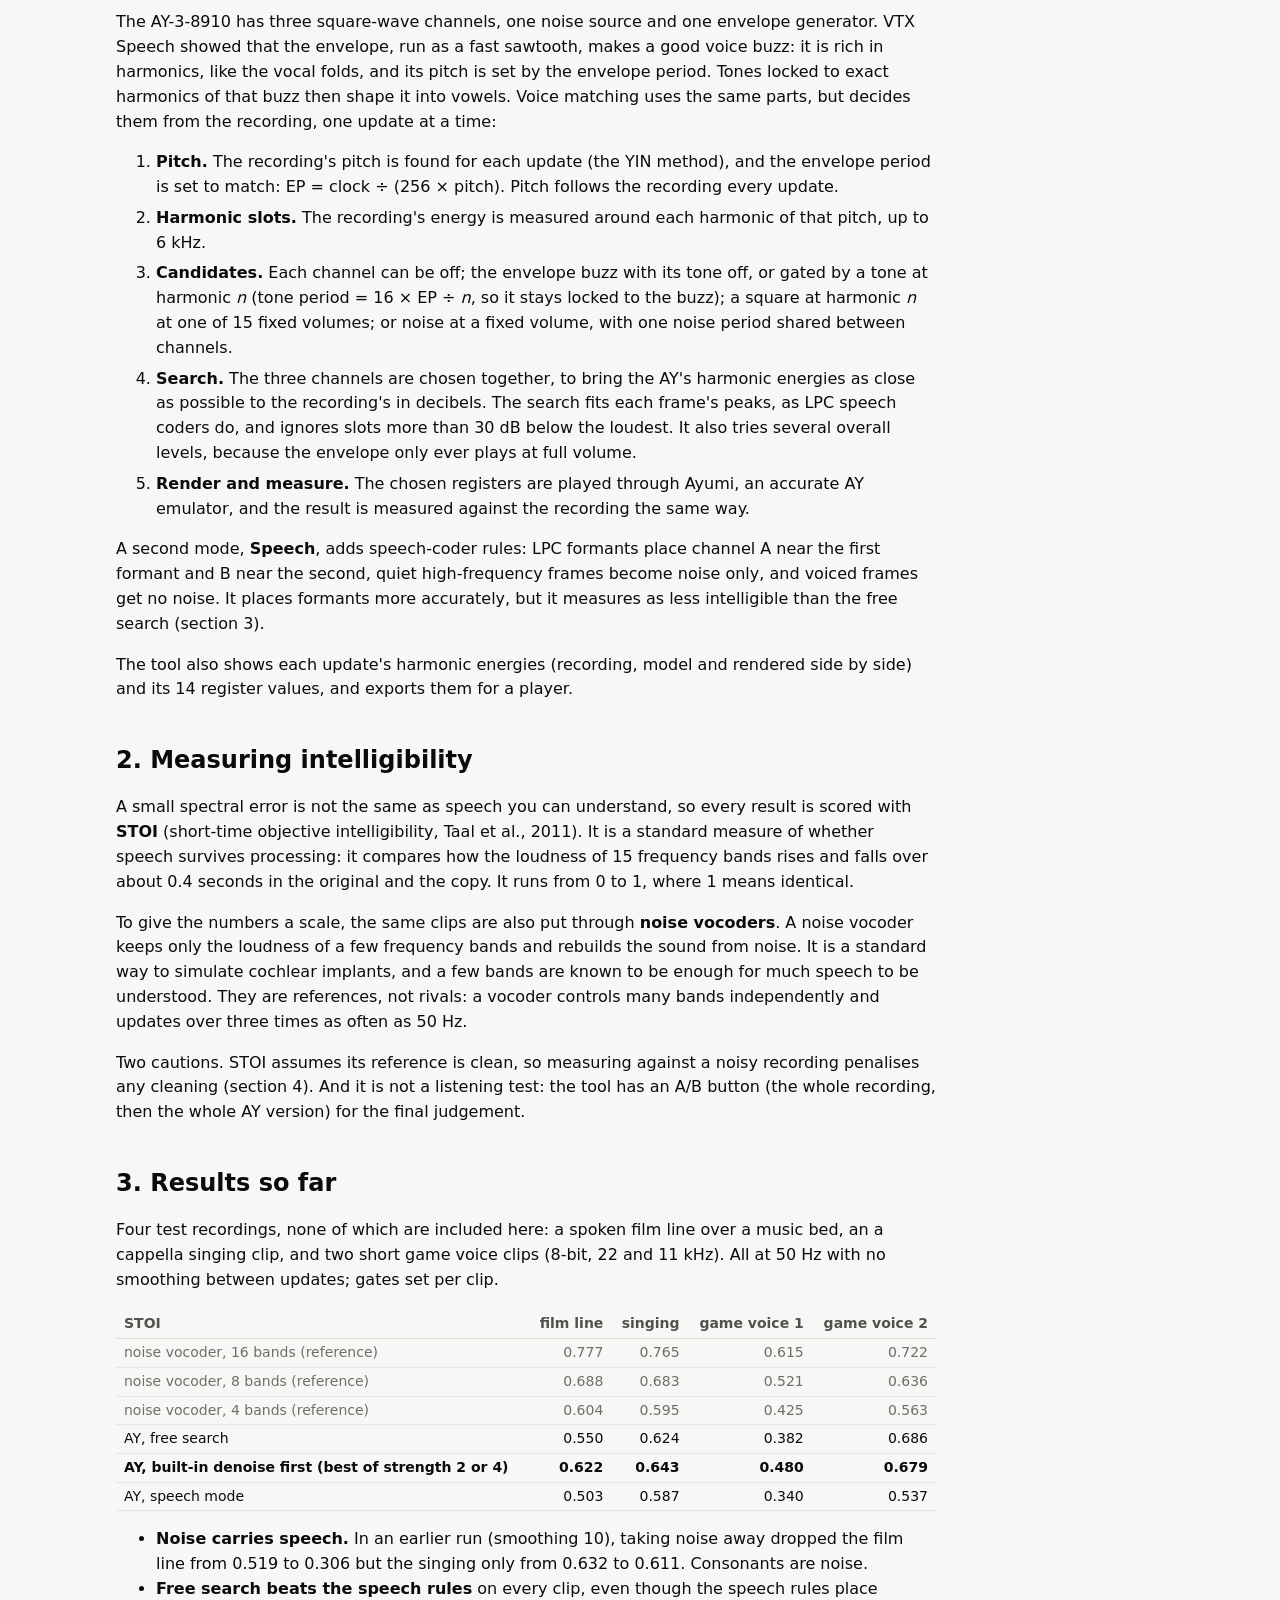
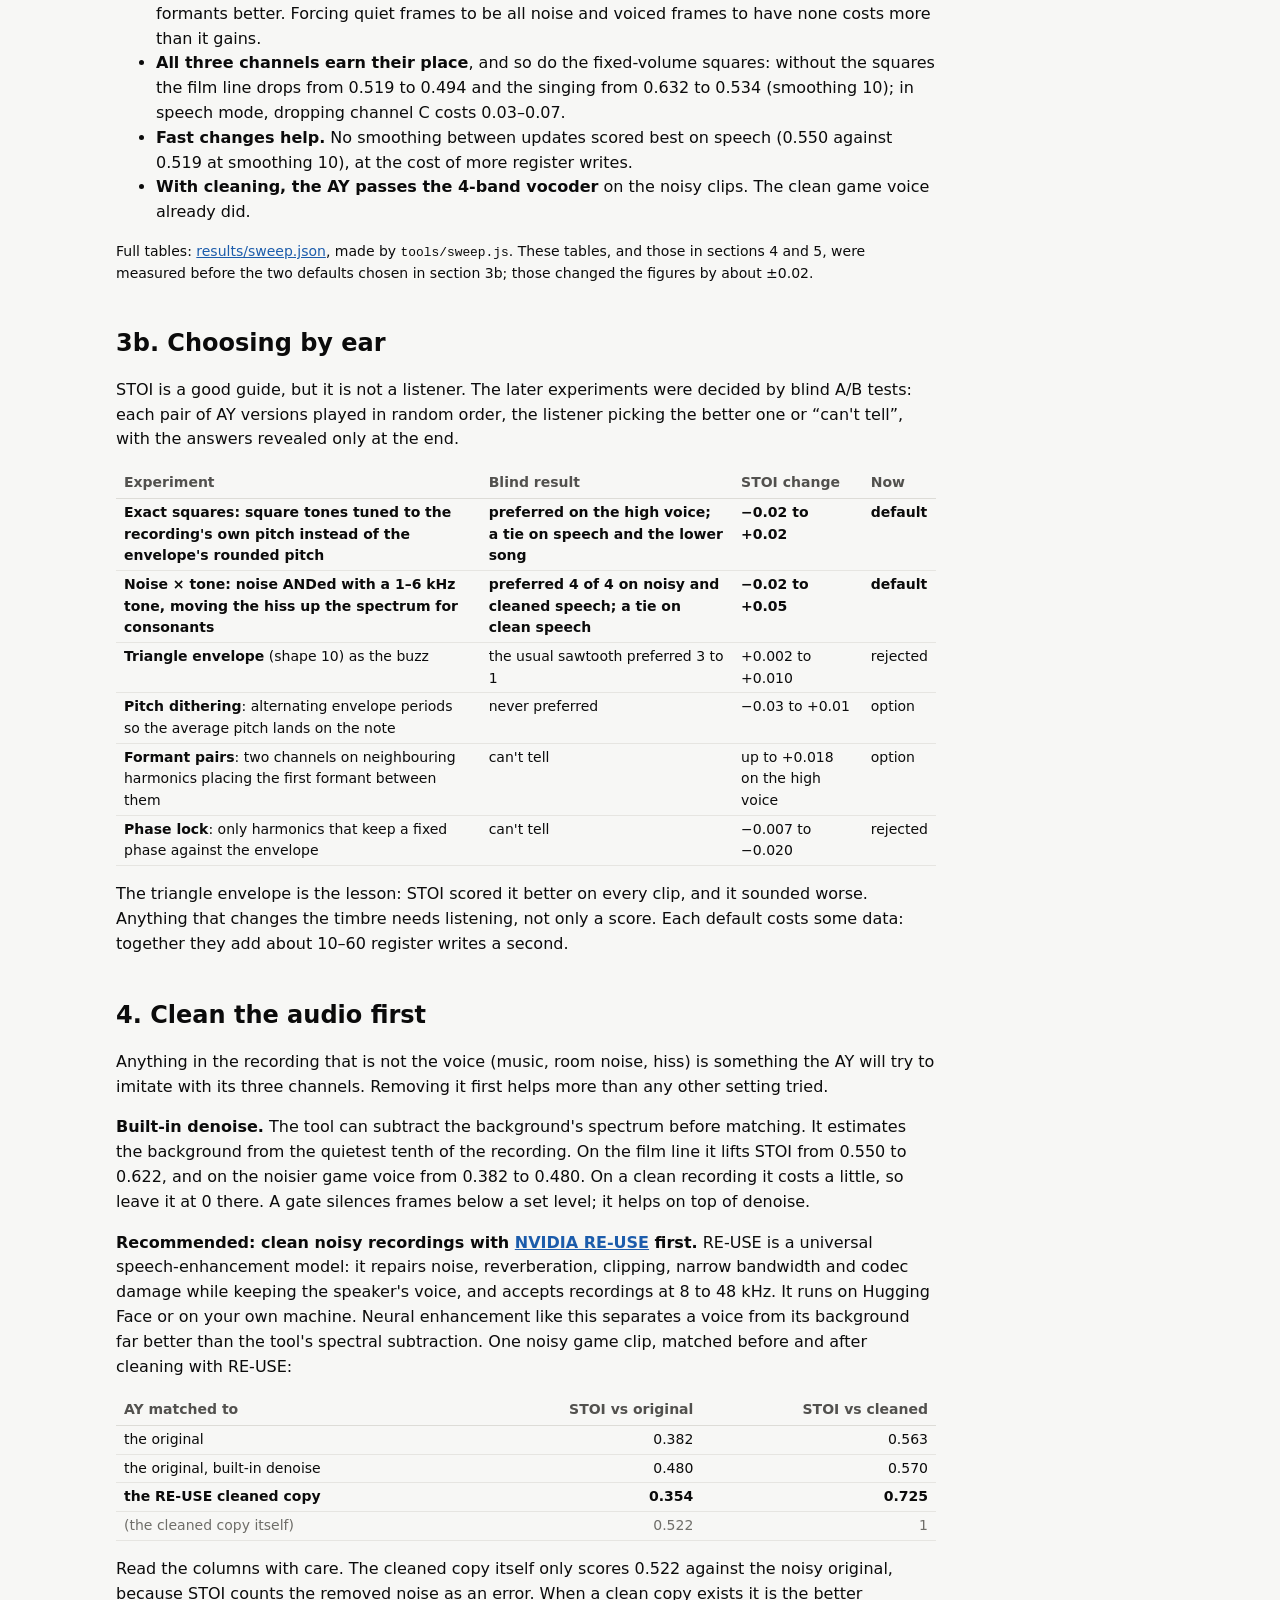
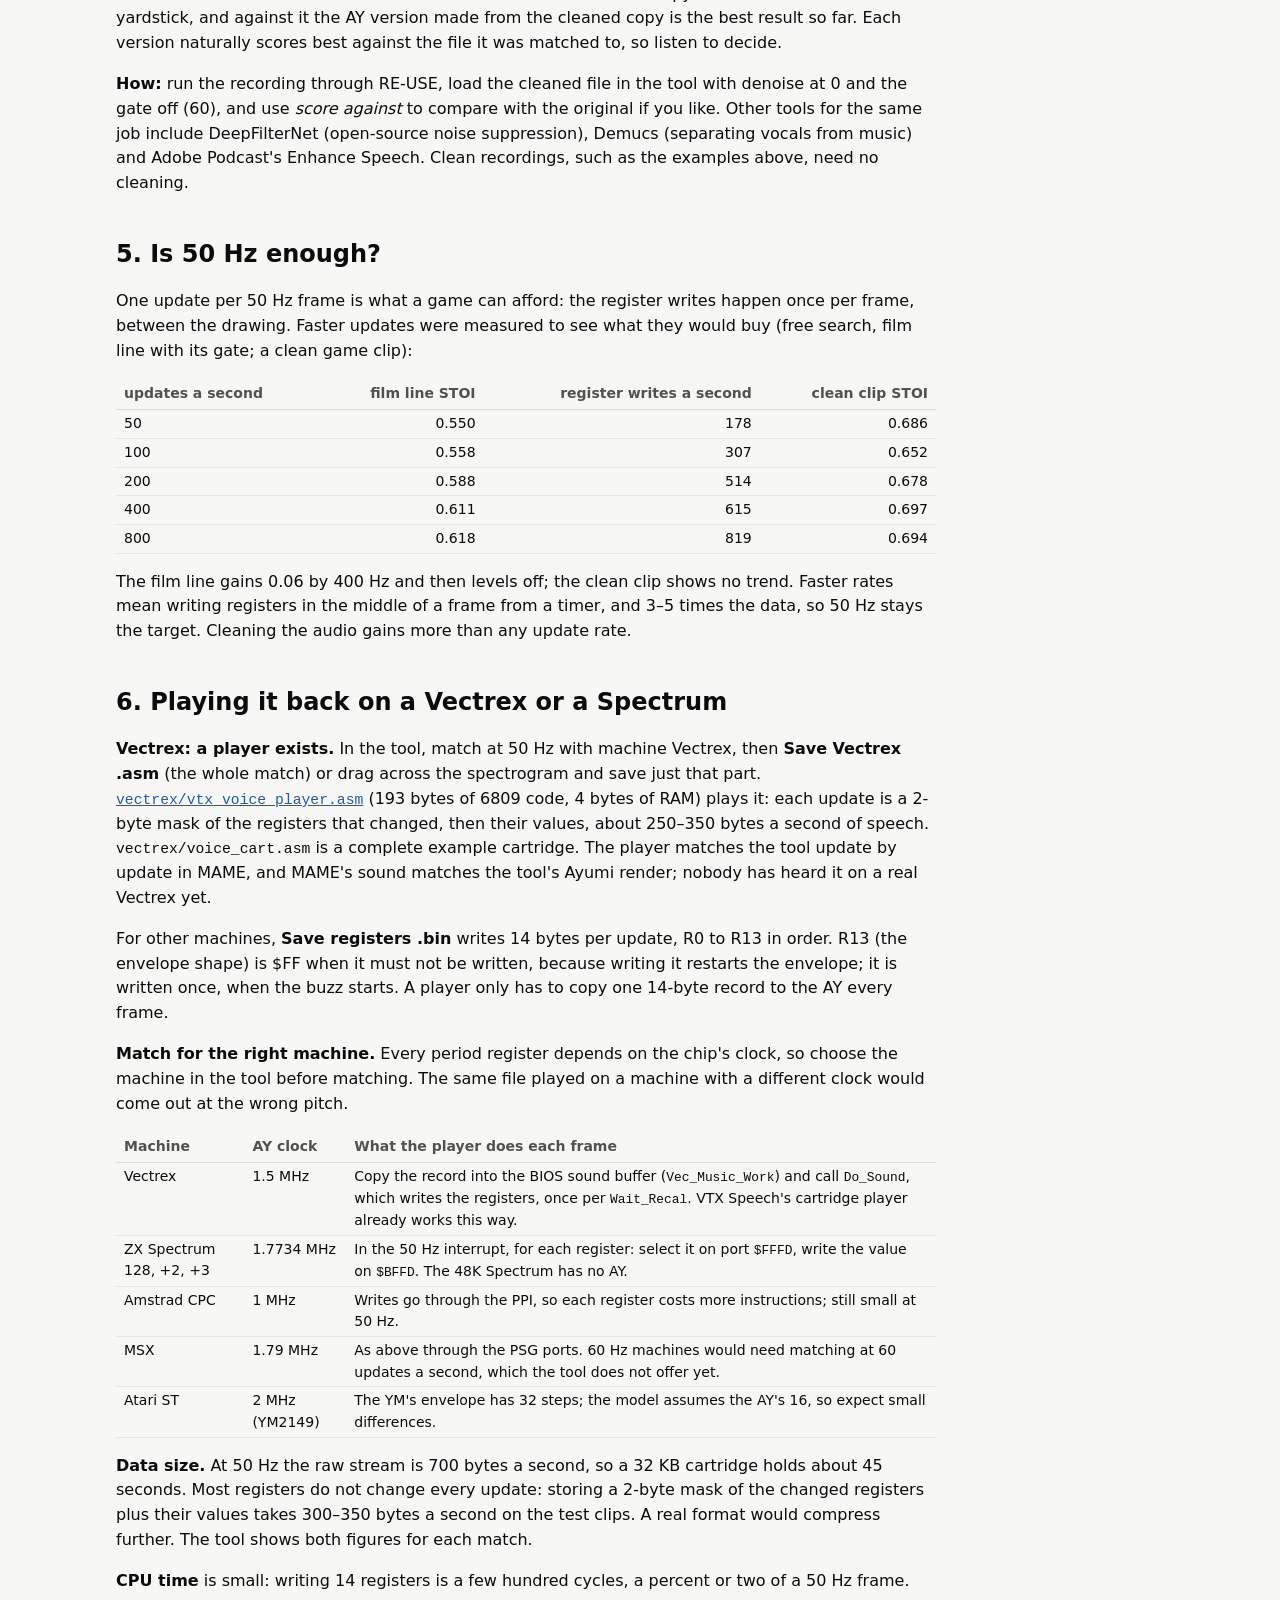
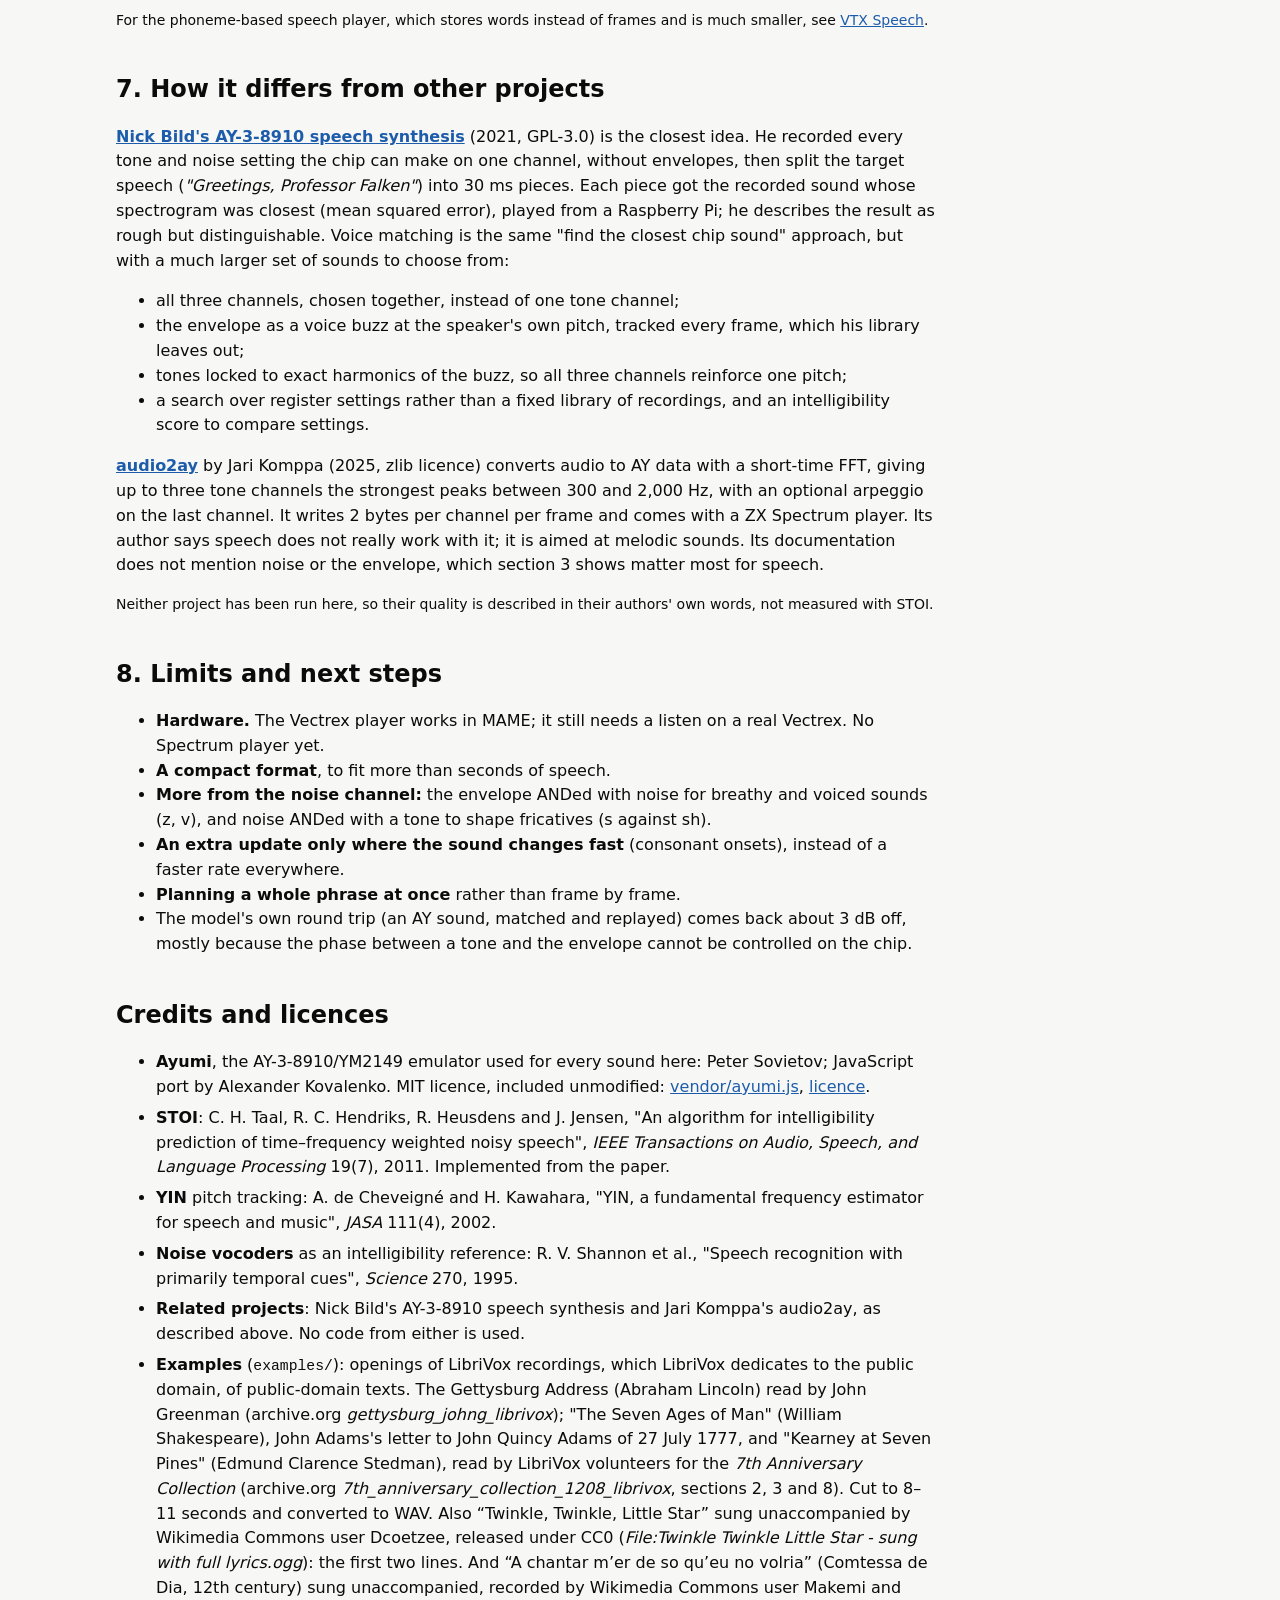
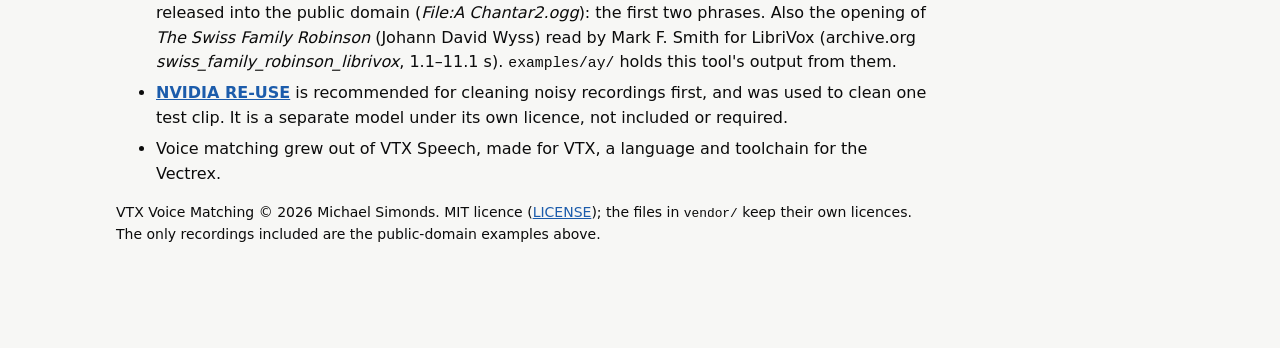
==== commit a8700e5e: "Select a part to replay or save; Vectrex player and example cartridge Drag across a spectrogram or t" ====
--- a/index.html
+++ b/index.html
@@ -163,7 +163,8 @@
 
 <section id="playback" class="prose">
   <h2>6. Playing it back on a Vectrex or a Spectrum</h2>
-  <p>No player exists yet; this section is what one needs. The tool's output is a register stream: <b>Save registers .bin</b> writes 14 bytes per update, R0 to R13 in order. R13 (the envelope shape) is $FF when it must not be written, because writing it restarts the envelope; it is written once, when the buzz starts. A player only has to copy one 14-byte record to the AY every frame.</p>
+  <p><b>Vectrex: a player exists.</b> In the tool, match at 50 Hz with machine Vectrex, then <b>Save Vectrex .asm</b> (the whole match) or drag across the spectrogram and save just that part. <a href="https://github.com/mikiex/vtx-voice-matching/tree/main/vectrex"><code>vectrex/vtx_voice_player.asm</code></a> (193 bytes of 6809 code, 4 bytes of RAM) plays it: each update is a 2-byte mask of the registers that changed, then their values, about 250–350 bytes a second of speech. <code>vectrex/voice_cart.asm</code> is a complete example cartridge. The player matches the tool update by update in MAME, and MAME's sound matches the tool's Ayumi render; nobody has heard it on a real Vectrex yet.</p>
+  <p>For other machines, <b>Save registers .bin</b> writes 14 bytes per update, R0 to R13 in order. R13 (the envelope shape) is $FF when it must not be written, because writing it restarts the envelope; it is written once, when the buzz starts. A player only has to copy one 14-byte record to the AY every frame.</p>
   <p><b>Match for the right machine.</b> Every period register depends on the chip's clock, so choose the machine in the tool before matching. The same file played on a machine with a different clock would come out at the wrong pitch.</p>
   <div class="tablewrap">
   <table>
@@ -196,7 +197,7 @@
 <section id="next" class="prose">
   <h2>8. Limits and next steps</h2>
   <ul>
-    <li><b>No player yet.</b> A Vectrex cartridge or a Spectrum program that streams the registers, then a check that the hardware sounds like Ayumi.</li>
+    <li><b>Hardware.</b> The Vectrex player works in MAME; it still needs a listen on a real Vectrex. No Spectrum player yet.</li>
     <li><b>A compact format</b>, to fit more than seconds of speech.</li>
     <li><b>More from the noise channel:</b> the envelope ANDed with noise for breathy and voiced sounds (z, v), and noise ANDed with a tone to shape fricatives (s against sh).</li>
     <li><b>An extra update only where the sound changes fast</b> (consonant onsets), instead of a faster rate everywhere.</li>
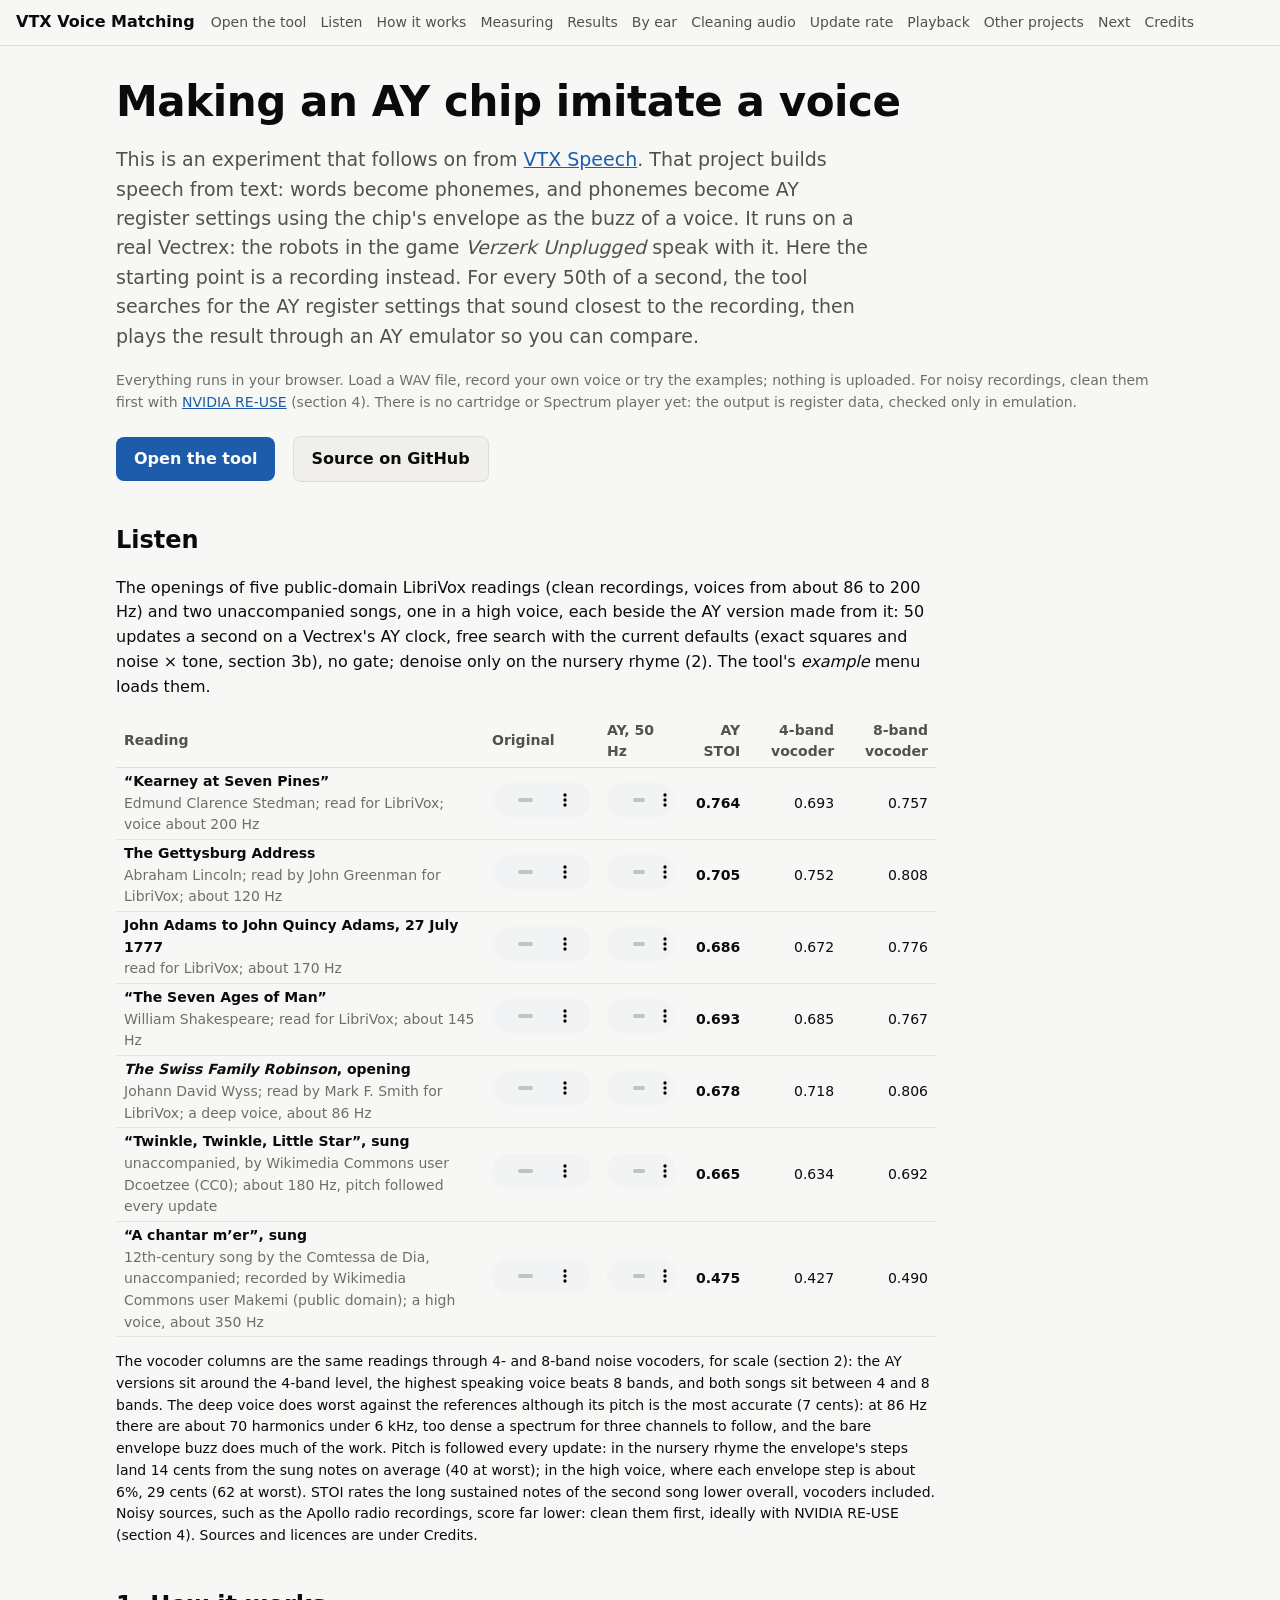
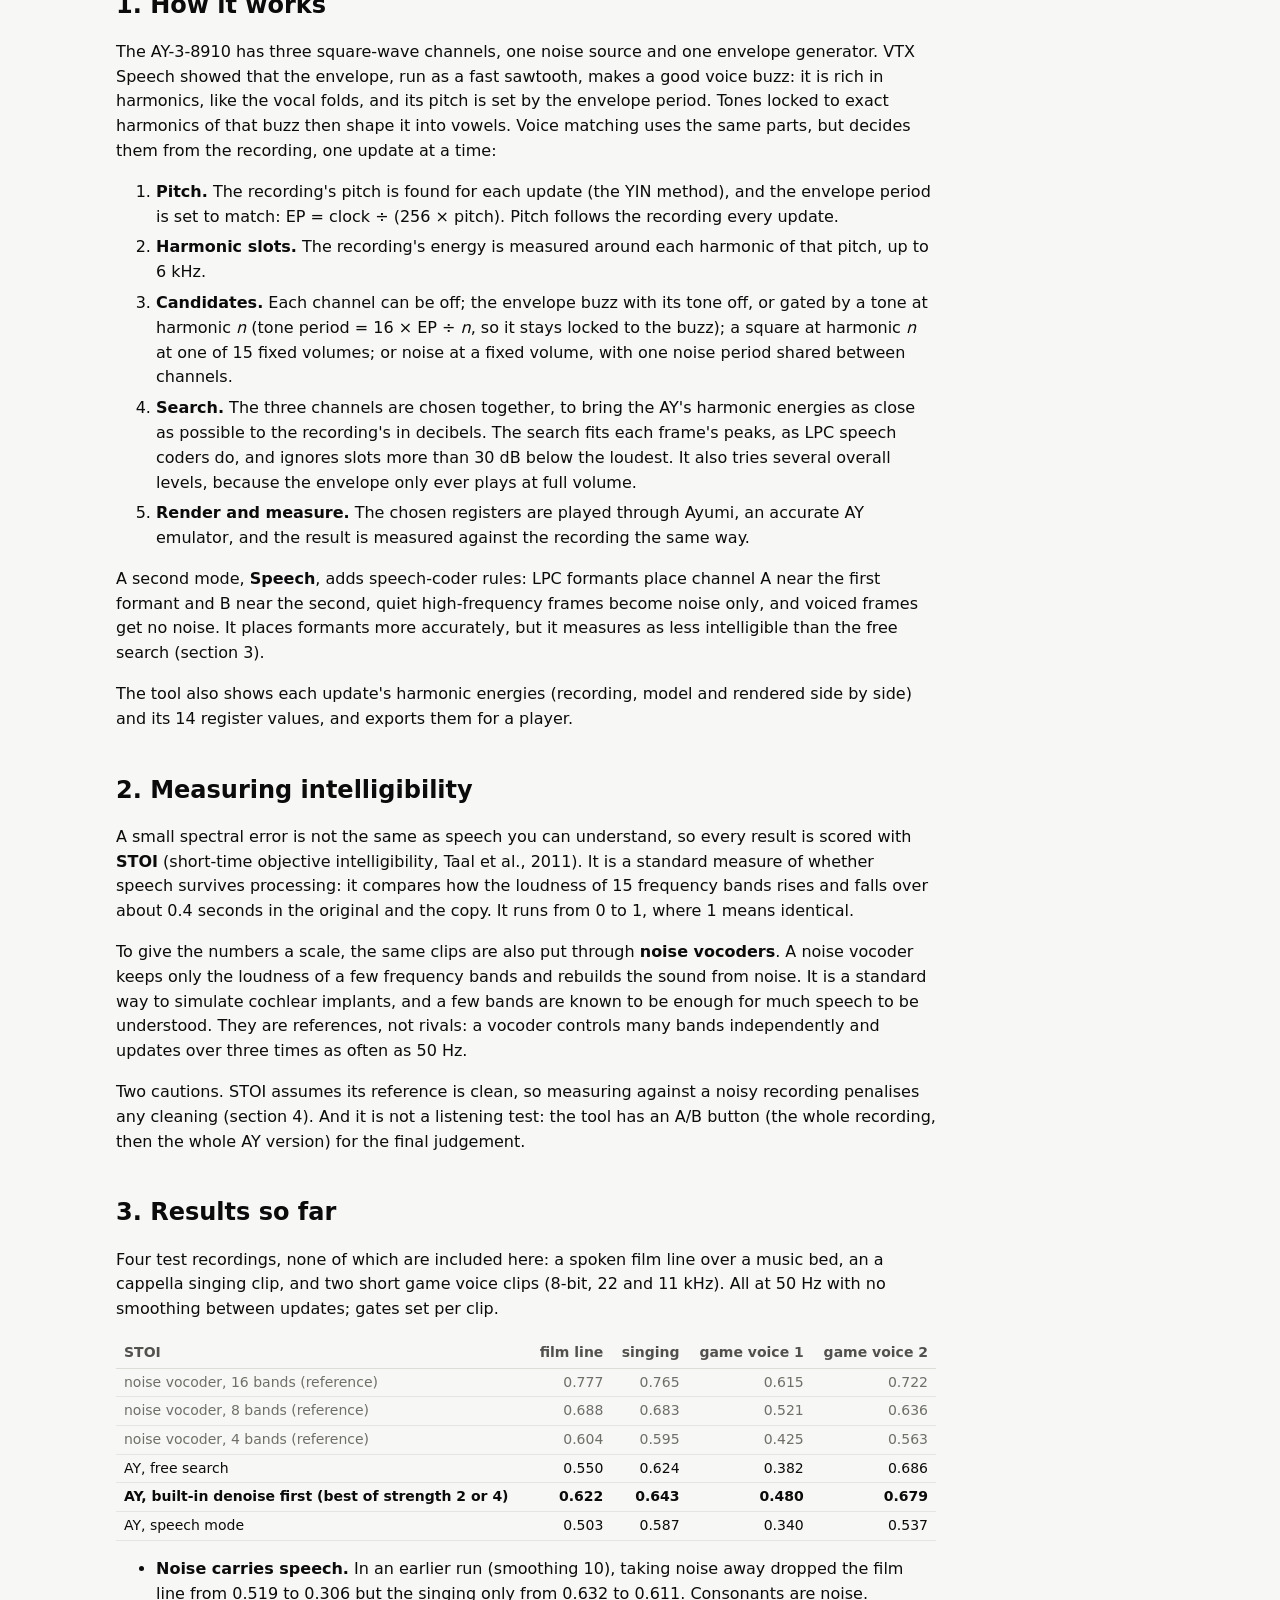
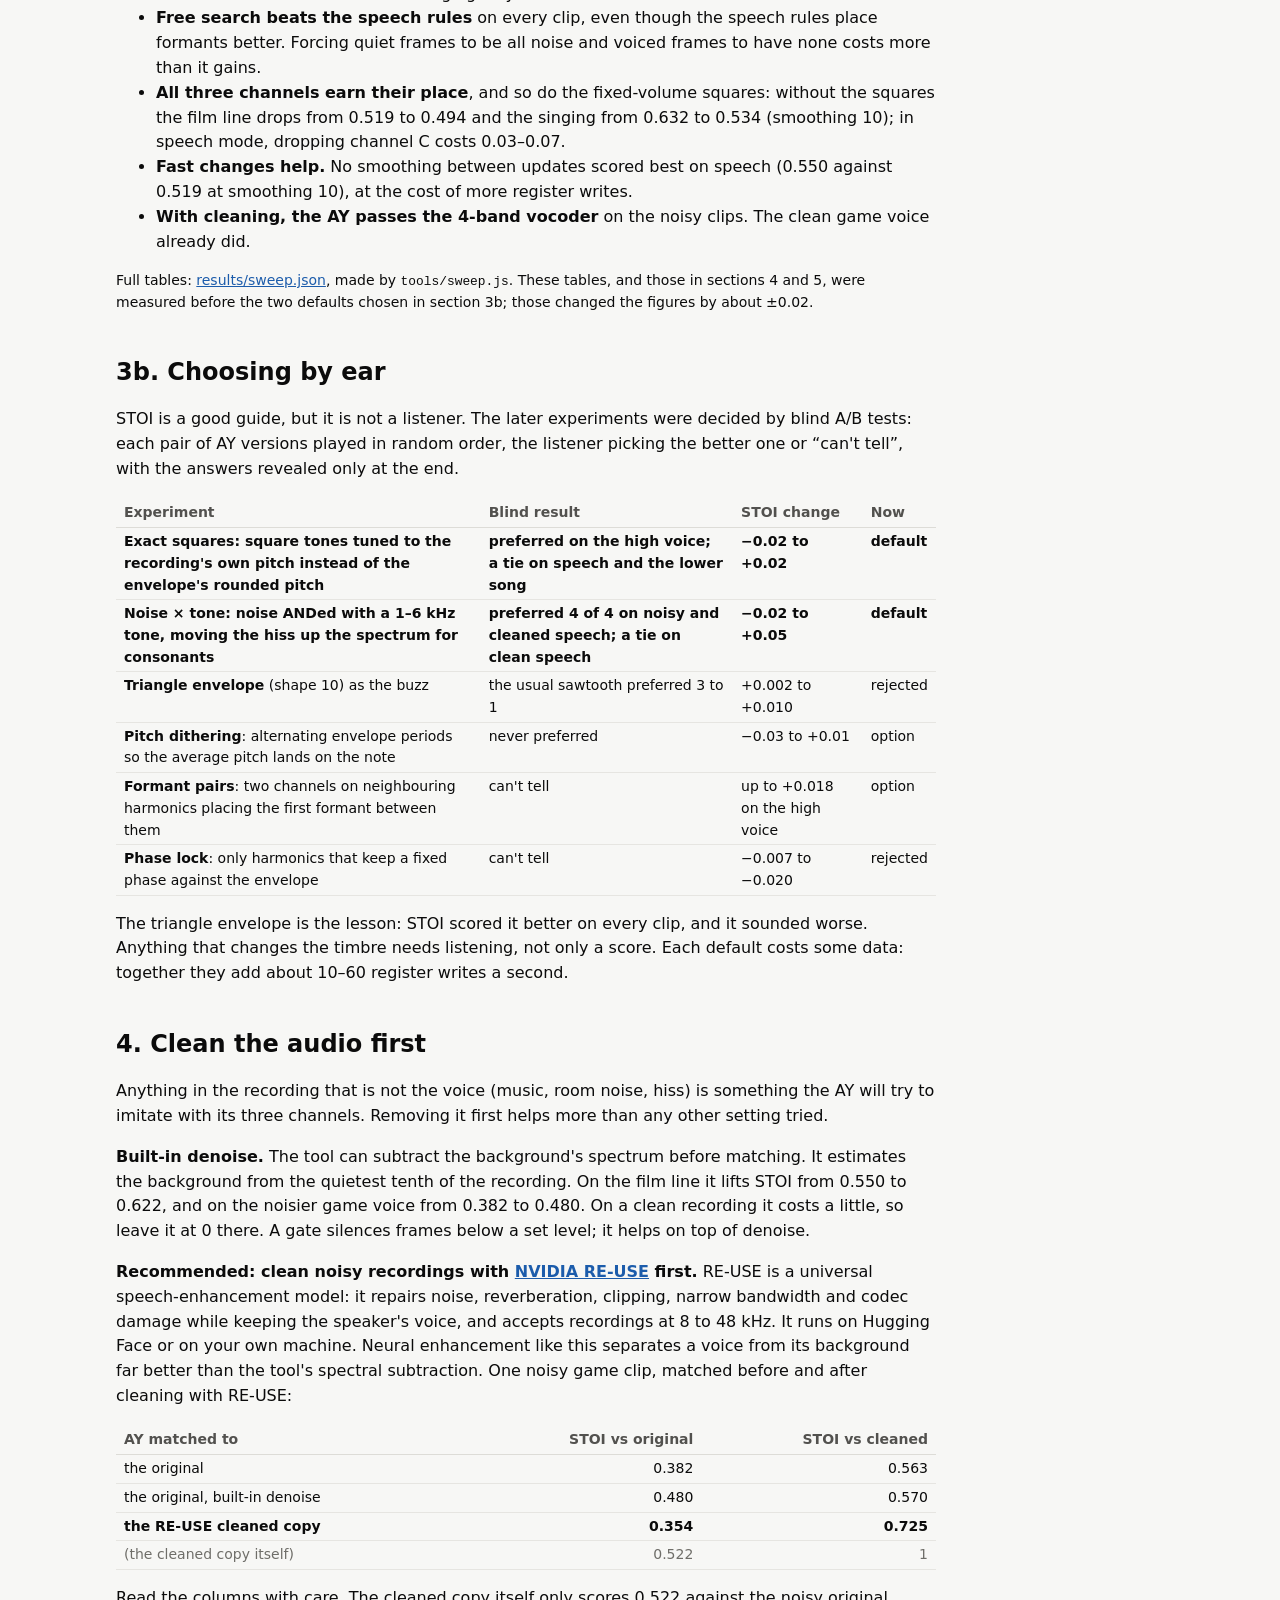
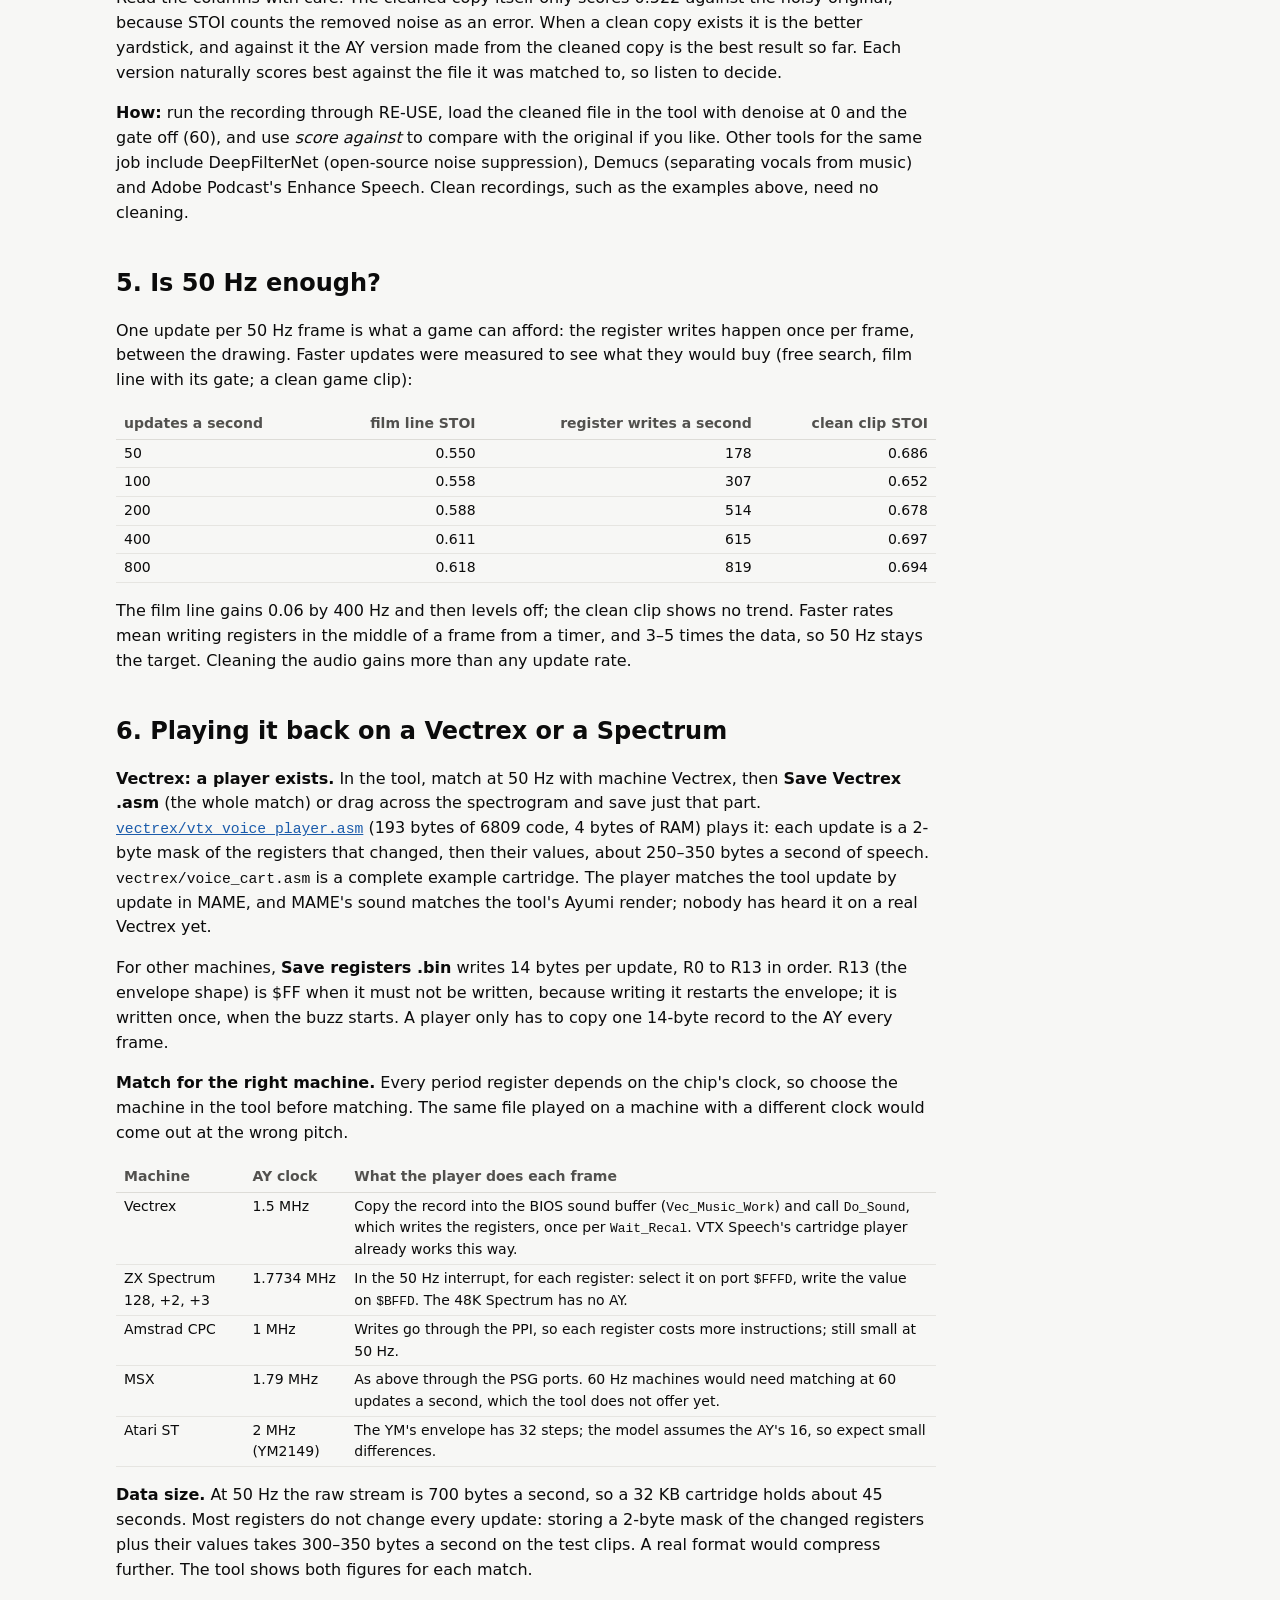
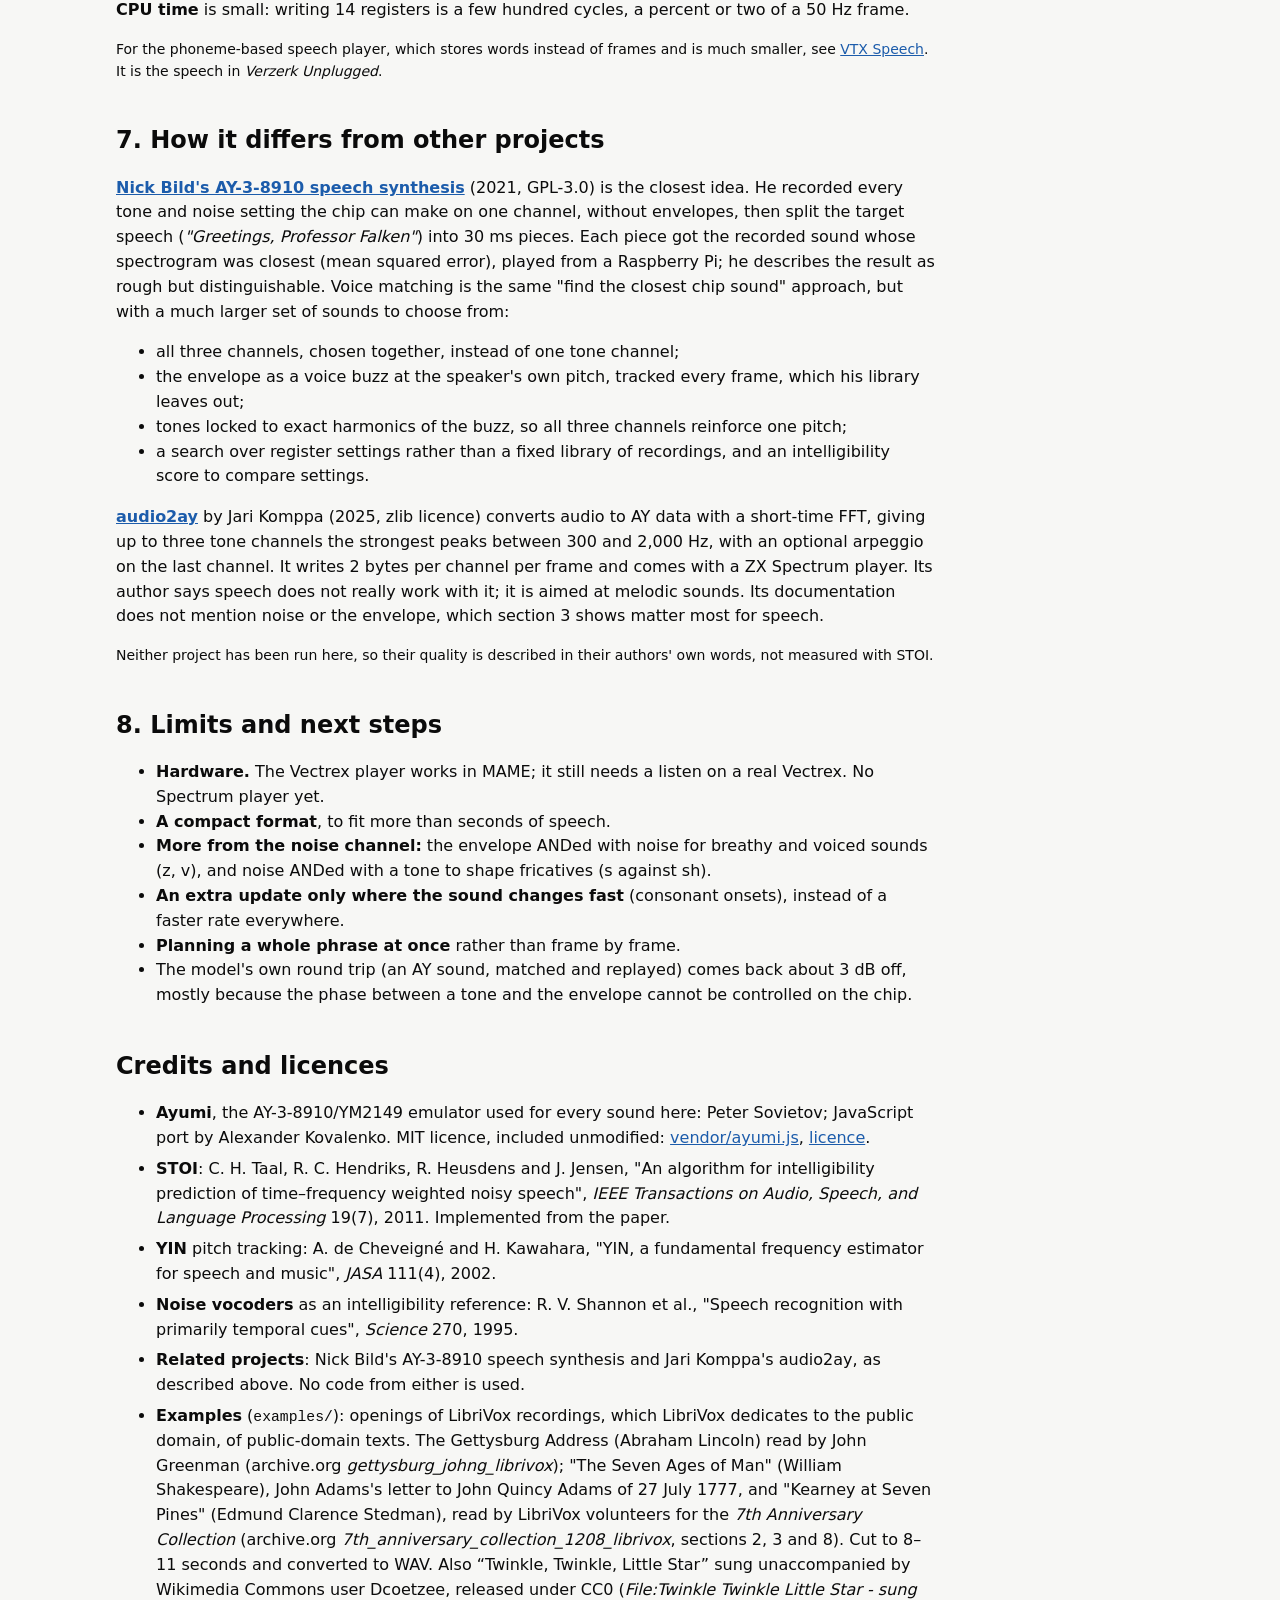
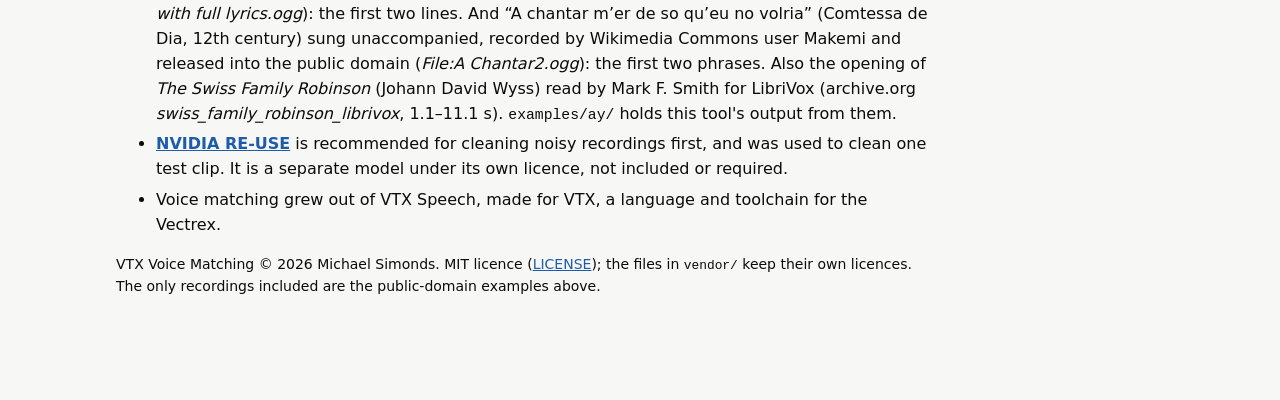
==== commit 7a149122: "Explainer: mention Verzerk Unplugged VTX Speech, which this experiment follows on from, is the speec" ====
--- a/index.html
+++ b/index.html
@@ -41,7 +41,7 @@
 <main>
 <section class="hero">
   <h1>Making an AY chip imitate a voice</h1>
-  <p class="lede">This is an experiment that follows on from <a href="https://mikiex.github.io/vtx-speech/">VTX Speech</a>. That project builds speech from text: words become phonemes, and phonemes become AY register settings using the chip's envelope as the buzz of a voice. Here the starting point is a recording instead. For every 50th of a second, the tool searches for the AY register settings that sound closest to the recording, then plays the result through an AY emulator so you can compare.</p>
+  <p class="lede">This is an experiment that follows on from <a href="https://mikiex.github.io/vtx-speech/">VTX Speech</a>. That project builds speech from text: words become phonemes, and phonemes become AY register settings using the chip's envelope as the buzz of a voice. It runs on a real Vectrex: the robots in the game <i>Verzerk Unplugged</i> speak with it. Here the starting point is a recording instead. For every 50th of a second, the tool searches for the AY register settings that sound closest to the recording, then plays the result through an AY emulator so you can compare.</p>
   <p class="dim">Everything runs in your browser. Load a WAV file, record your own voice or try the examples; nothing is uploaded. For noisy recordings, clean them first with <a href="https://huggingface.co/nvidia/RE-USE">NVIDIA RE-USE</a> (section 4). There is no cartridge or Spectrum player yet: the output is register data, checked only in emulation.</p>
   <a class="cta" href="tool.html">Open the tool</a>
   <a class="cta secondary" href="https://github.com/mikiex/vtx-voice-matching">Source on GitHub</a>
@@ -178,7 +178,7 @@
   </div>
   <p><b>Data size.</b> At 50 Hz the raw stream is 700 bytes a second, so a 32 KB cartridge holds about 45 seconds. Most registers do not change every update: storing a 2-byte mask of the changed registers plus their values takes 300–350 bytes a second on the test clips. A real format would compress further. The tool shows both figures for each match.</p>
   <p><b>CPU time</b> is small: writing 14 registers is a few hundred cycles, a percent or two of a 50 Hz frame.</p>
-  <p class="dim">For the phoneme-based speech player, which stores words instead of frames and is much smaller, see <a href="https://mikiex.github.io/vtx-speech/">VTX Speech</a>.</p>
+  <p class="dim">For the phoneme-based speech player, which stores words instead of frames and is much smaller, see <a href="https://mikiex.github.io/vtx-speech/">VTX Speech</a>. It is the speech in <i>Verzerk Unplugged</i>.</p>
 </section>
 
 <section id="others" class="prose">
